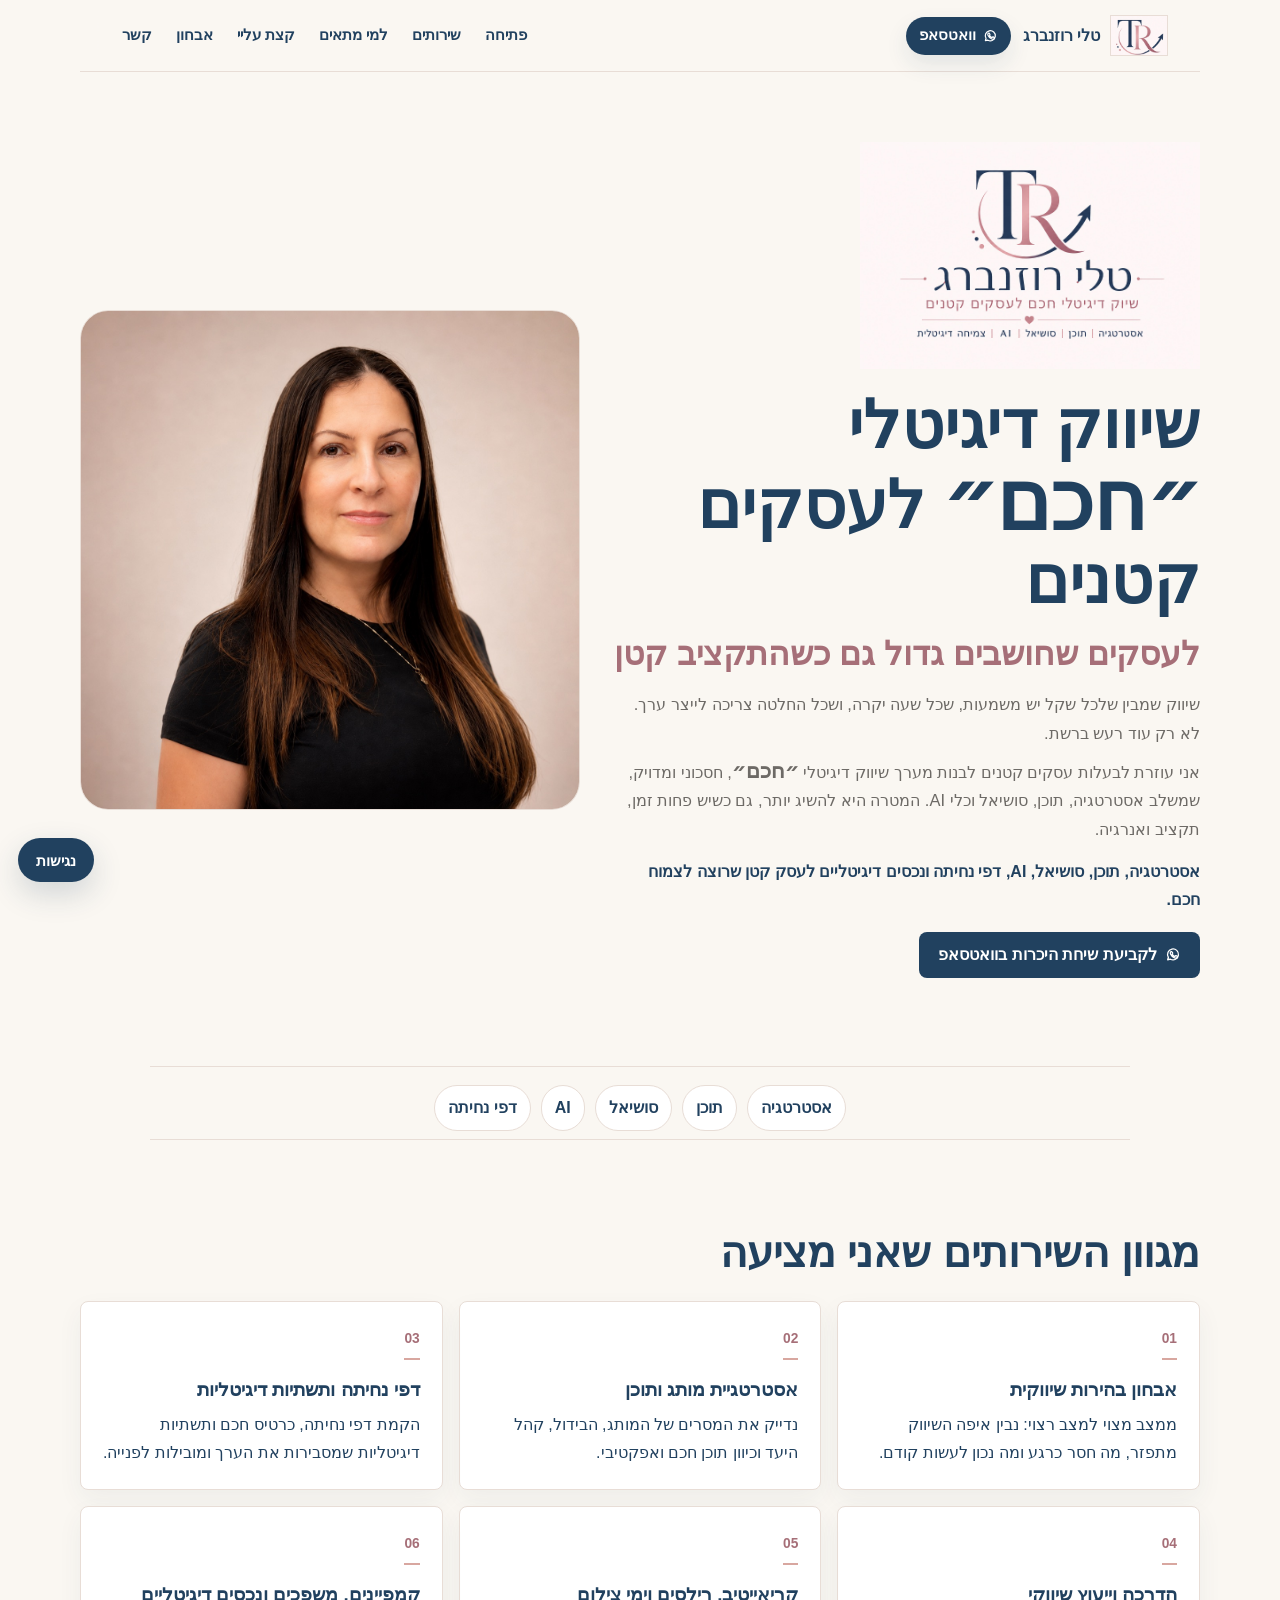
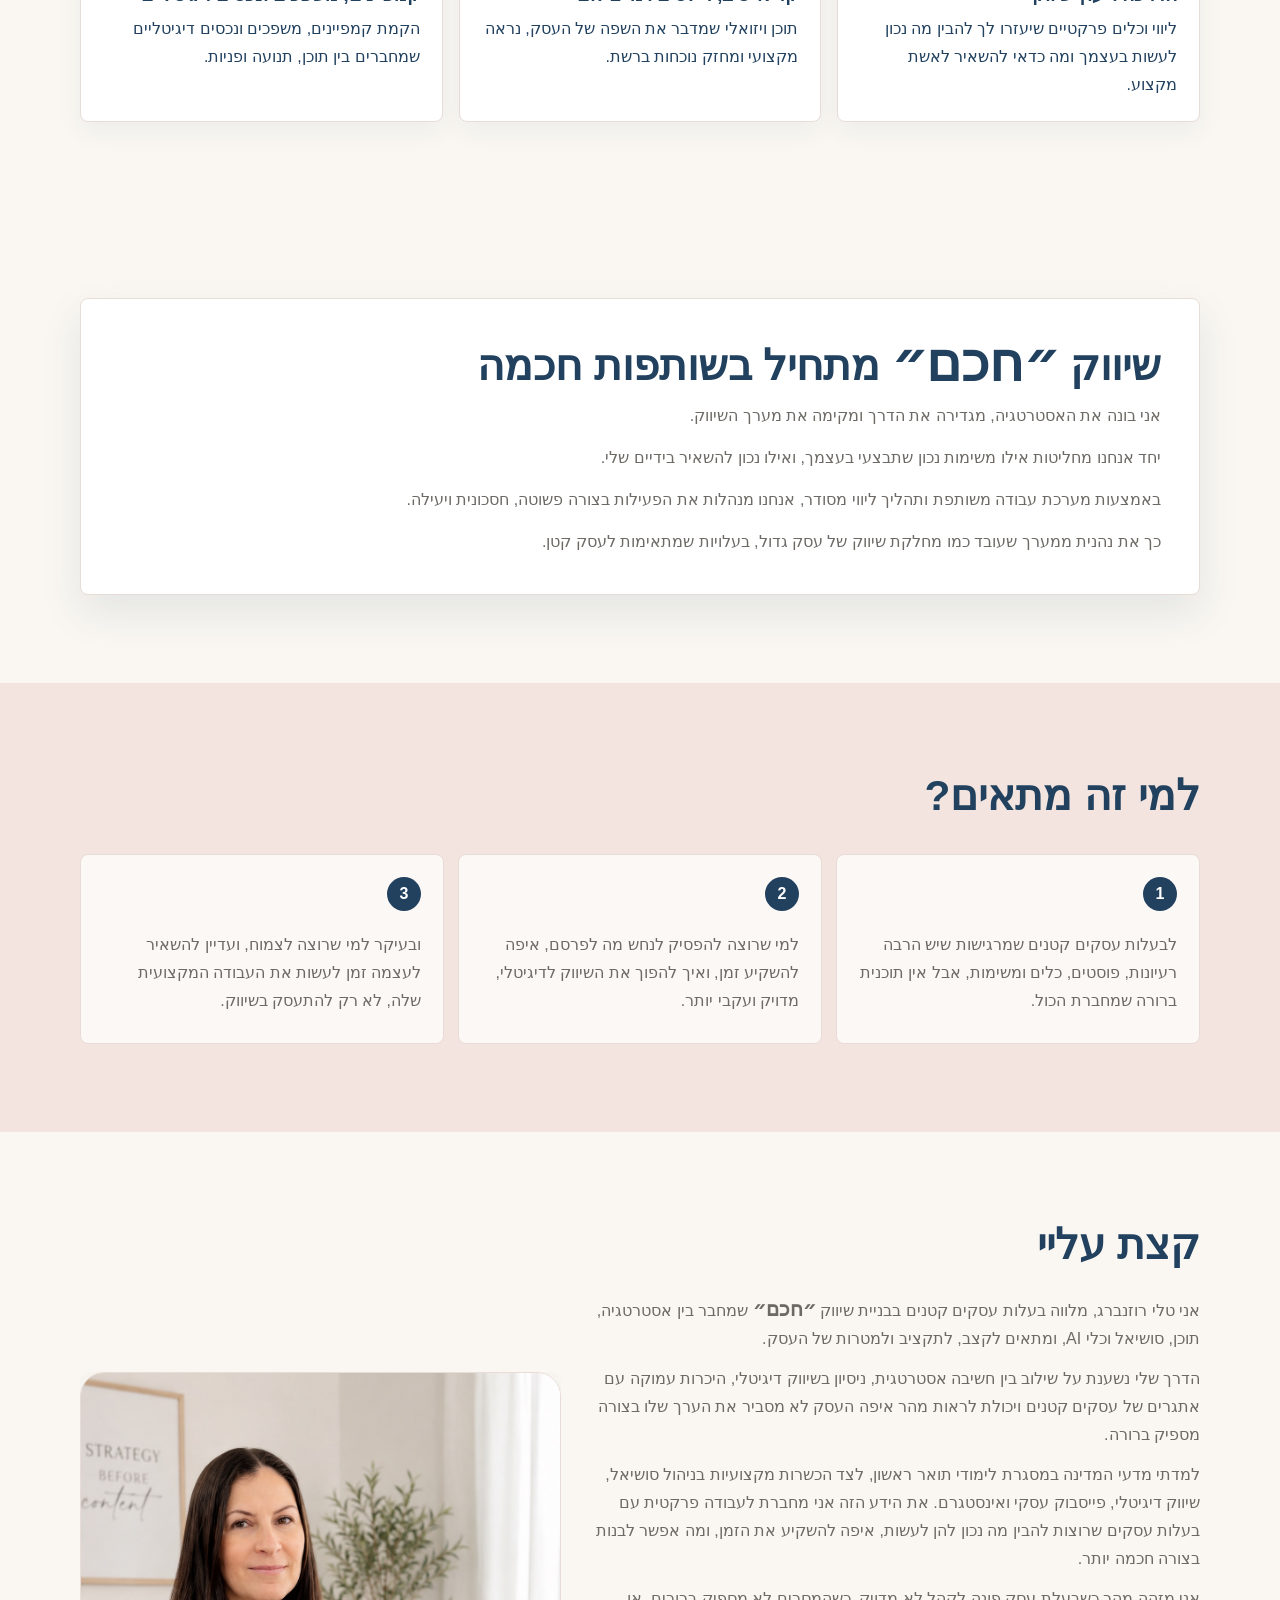
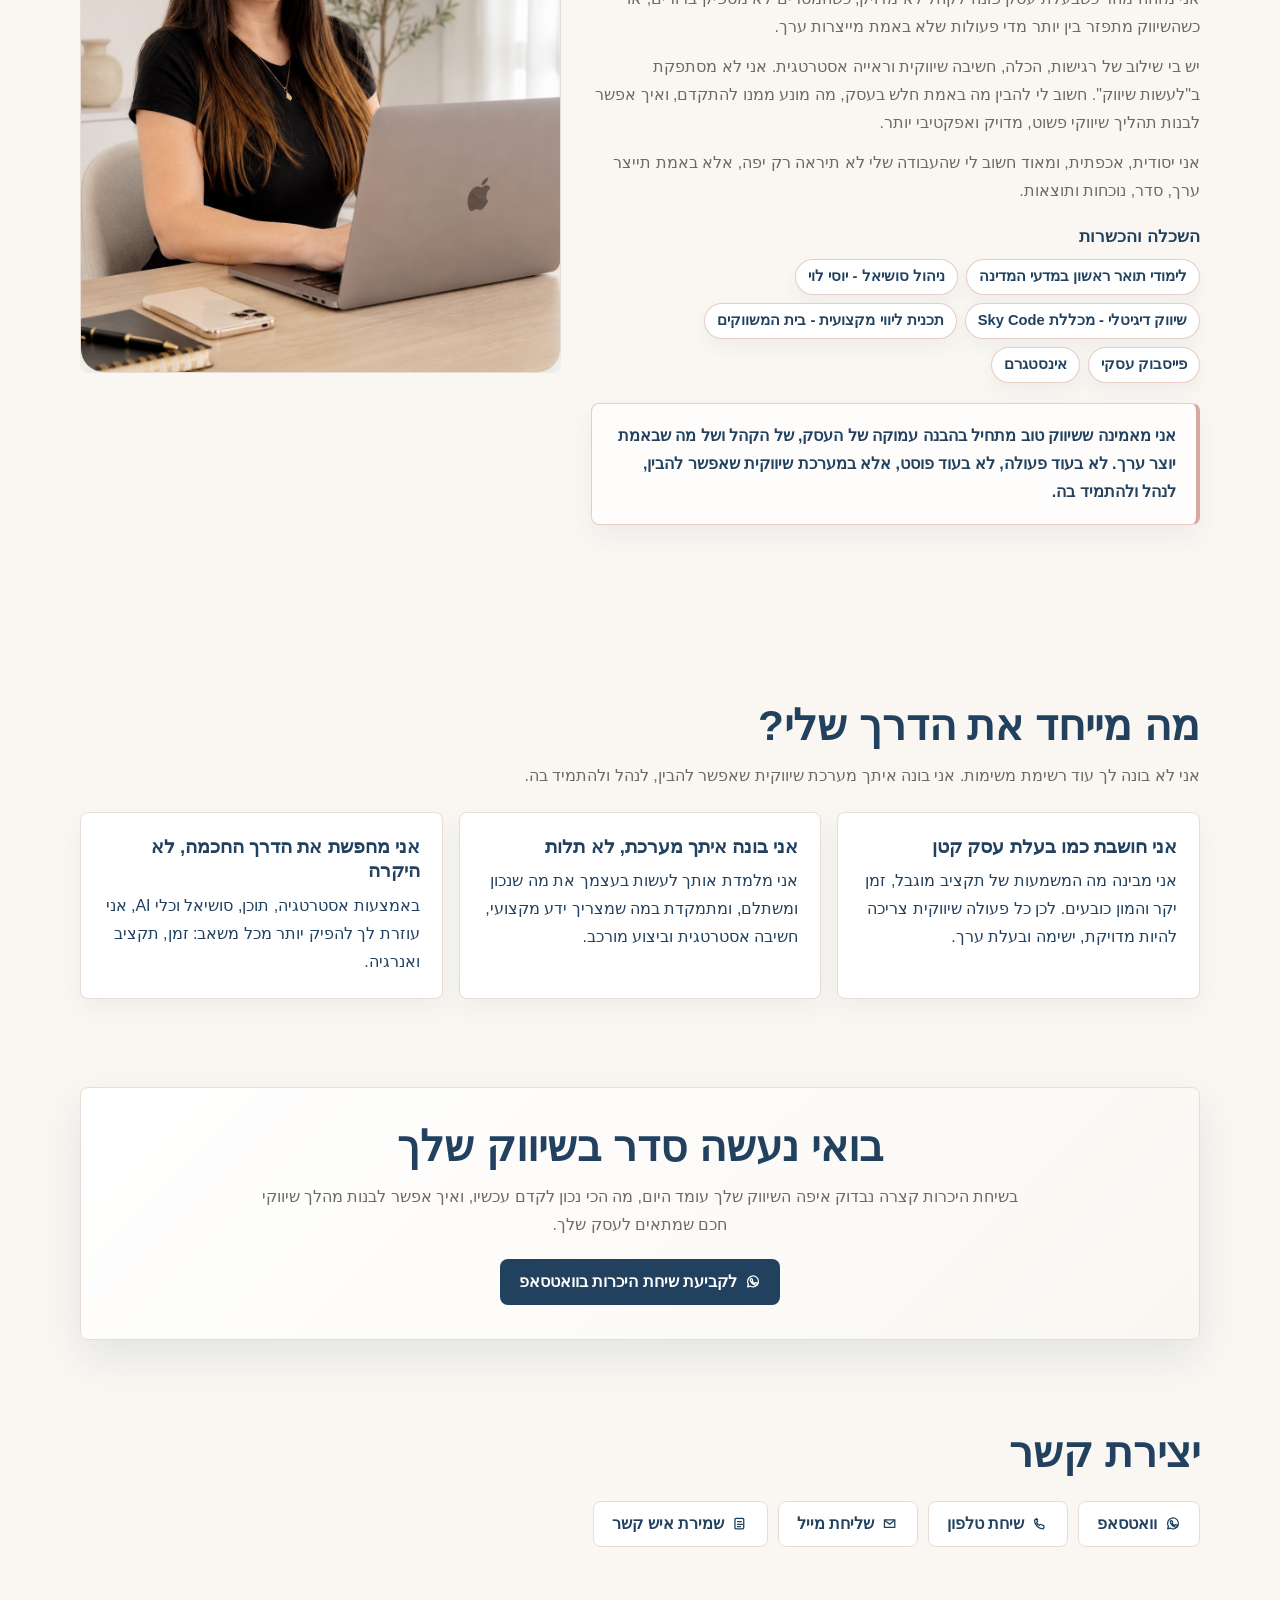
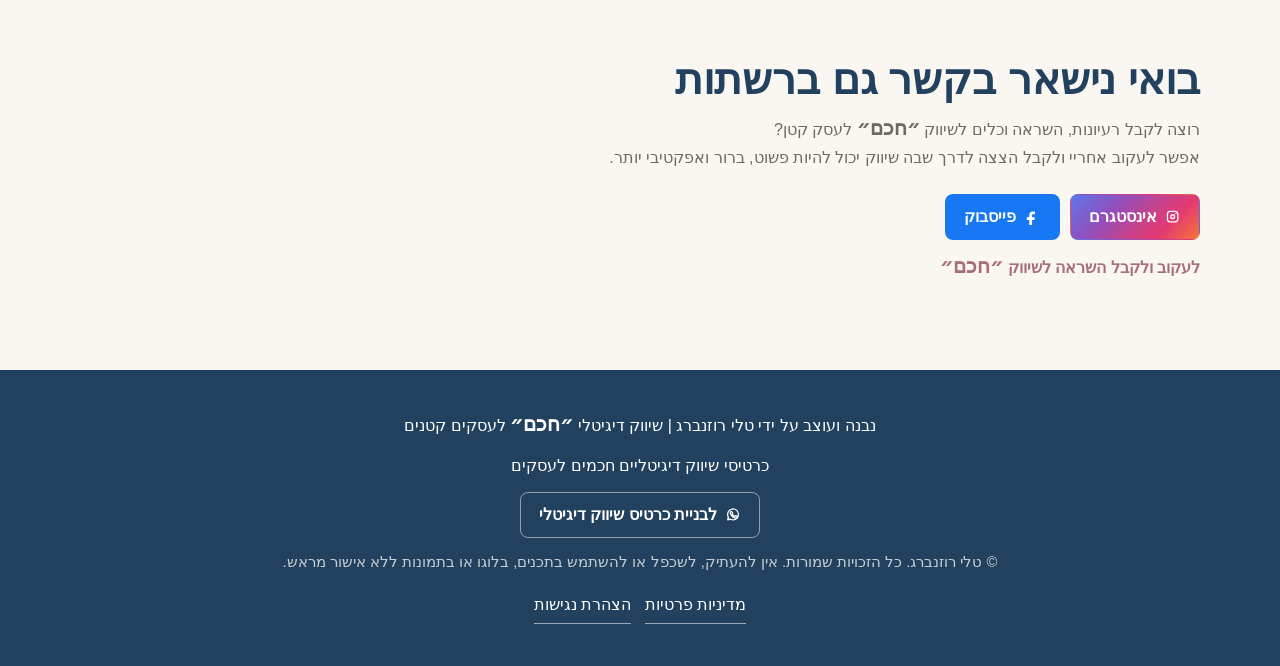
==== index.html @ 2913ed6e "Add files via upload" ====
<!doctype html>
<html lang="he" dir="rtl">
  <head>
    <meta charset="utf-8">
    <meta name="viewport" content="width=device-width, initial-scale=1">
    <title>טלי רוזנברג | שיווק דיגיטלי חכם לעסקים קטנים</title>
    <meta name="description" content="טלי רוזנברג מלווה בעלות עסקים קטנים בבניית שיווק דיגיטלי חכם, חסכוני ומדויק, שמשלב אסטרטגיה, תוכן, סושיאל, AI, דפי נחיתה ונכסים דיגיטליים. לעסקים שחושבים גדול גם כשהתקציב קטן.">
    <link rel="canonical" href="https://tali-digital-card.vercel.app">
    <link rel="icon" href="assets/symbol.jpeg" type="image/jpeg">
    <link rel="apple-touch-icon" href="assets/symbol.jpeg">
    <meta name="robots" content="index, follow">

    <meta property="og:title" content="טלי רוזנברג | שיווק דיגיטלי חכם לעסקים קטנים">
    <meta property="og:description" content="שיווק דיגיטלי חכם, חסכוני ומדויק לעסקים שחושבים גדול גם כשהתקציב קטן. אסטרטגיה, תוכן, סושיאל, AI ונכסים דיגיטליים.">
    <meta property="og:image" content="https://tali-digital-card.vercel.app/assets/workspace.jpeg">
    <meta property="og:url" content="https://tali-digital-card.vercel.app">
    <meta property="og:type" content="website">
    <meta property="og:locale" content="he_IL">

    <meta name="twitter:card" content="summary_large_image">
    <meta name="twitter:title" content="טלי רוזנברג | שיווק דיגיטלי חכם לעסקים קטנים">
    <meta name="twitter:description" content="שיווק דיגיטלי חכם, חסכוני ומדויק לעסקים שחושבים גדול גם כשהתקציב קטן. אסטרטגיה, תוכן, סושיאל, AI ונכסים דיגיטליים.">
    <meta name="twitter:image" content="https://tali-digital-card.vercel.app/assets/workspace.jpeg">

    <link rel="preload" as="image" href="assets/profile.jpeg">
    <link rel="stylesheet" href="style.css?v=20260707-about-smart-v6">

    <script type="application/ld+json">
      {
        "@context": "https://schema.org",
        "@type": "ProfessionalService",
        "name": "טלי רוזנברג",
        "description": "ליווי בעלות עסקים קטנים בבניית שיווק דיגיטלי חכם, חסכוני ומדויק, שמשלב אסטרטגיה, תוכן, סושיאל, AI, דפי נחיתה ונכסים דיגיטליים.",
        "url": "https://tali-digital-card.vercel.app",
        "telephone": "+972586287333",
        "email": "rozdigitalm@gmail.com",
        "areaServed": "ישראל",
        "serviceType": [
          "אבחון בהירות שיווקית",
          "אסטרטגיית מותג ותוכן",
          "תוכנית תוכן וניהול סושיאל",
          "דפי נחיתה ונכסים דיגיטליים",
          "הדרכה וייעוץ שיווקי",
          "קמפיינים ומשפכים שיווקיים"
        ],
        "sameAs": [
          "https://www.instagram.com/tali_digitali/",
          "https://www.facebook.com/profile.php?id=61583277183396&locale=he_IL"
        ]
      }
    </script>
  </head>
  <body>
    <svg class="icon-sprite" aria-hidden="true" focusable="false">
      <symbol id="icon-whatsapp" viewBox="0 0 24 24">
        <path d="M5.1 19.1l1-3.4A7.6 7.6 0 1 1 9 18.4l-3.9.7Z"></path>
        <path d="M9.4 8.2c.2-.5.4-.5.7-.5h.5c.2 0 .5 0 .7.5l.7 1.6c.1.3 0 .5-.1.7l-.4.5c-.1.2-.2.3 0 .6.3.5.8 1.2 1.4 1.7.7.6 1.3.9 1.8 1.1.3.1.4.1.6-.1l.7-.8c.2-.2.4-.2.7-.1l1.6.8c.3.1.5.3.5.5 0 .6-.3 1.4-.8 1.8-.5.4-1.5.8-3.3.1a9.8 9.8 0 0 1-5.5-5.1c-.8-1.7-.4-2.7-.1-3.2Z"></path>
      </symbol>
      <symbol id="icon-phone" viewBox="0 0 24 24">
        <path d="M7.4 4.8 9 8.3c.2.5.1 1-.2 1.3l-1 1c.8 1.7 2.1 3 3.8 3.8l1-1c.4-.4.9-.4 1.3-.2l3.5 1.6c.5.2.8.8.7 1.3l-.5 2.2c-.1.5-.6.9-1.1.9A12.6 12.6 0 0 1 4.8 7.5c0-.5.4-1 .9-1.1l2.2-.5c.6-.1 1.1.2 1.3.7Z"></path>
      </symbol>
      <symbol id="icon-mail" viewBox="0 0 24 24">
        <path d="M4.8 6.8h14.4v10.4H4.8z"></path>
        <path d="m5.2 7.3 6.8 5.4 6.8-5.4"></path>
      </symbol>
      <symbol id="icon-contact" viewBox="0 0 24 24">
        <path d="M7 4.8h9.2c.8 0 1.5.7 1.5 1.5v11.4c0 .8-.7 1.5-1.5 1.5H7c-.8 0-1.5-.7-1.5-1.5V6.3c0-.8.7-1.5 1.5-1.5Z"></path>
        <path d="M9 9.2h5.3M9 13h6.8M9 16.2h4.2"></path>
      </symbol>
      <symbol id="icon-instagram" viewBox="0 0 24 24">
        <path d="M8.2 4.8h7.6a3.4 3.4 0 0 1 3.4 3.4v7.6a3.4 3.4 0 0 1-3.4 3.4H8.2a3.4 3.4 0 0 1-3.4-3.4V8.2a3.4 3.4 0 0 1 3.4-3.4Z"></path>
        <path d="M9.4 12a2.6 2.6 0 1 0 5.2 0 2.6 2.6 0 0 0-5.2 0Z"></path>
        <path d="M16.6 7.6h.1"></path>
      </symbol>
      <symbol id="icon-facebook" viewBox="0 0 24 24">
        <path d="M14.5 8.3h2.1V5.1c-.4-.1-1.6-.2-3-.2-3 0-5 1.8-5 5.2v2.9H5.3v3.6h3.3v7h4v-7h3.3l.5-3.6h-3.8v-2.5c0-1 .3-1.7 1.9-1.7Z"></path>
      </symbol>
    </svg>

    <header class="site-header">
      <div class="header-brand-actions">
        <a class="brand" href="#home" aria-label="מעבר לפתיחה">
          <img src="assets/symbol.jpeg" alt="סמל המותג של טלי רוזנברג" width="64" height="45">
          <span>טלי רוזנברג</span>
        </a>
        <a class="header-whatsapp" href="https://wa.me/972586287333?text=היי%20טלי,%20אשמח%20לתאם%20אבחון%20בהירות%20שיווקית%20לעסק%20שלי" target="_blank" rel="noopener noreferrer" aria-label="שליחת הודעת וואטסאפ לטלי רוזנברג">
          <svg class="button-icon" aria-hidden="true"><use href="#icon-whatsapp"></use></svg>
          <span>וואטסאפ</span>
        </a>
      </div>
      <button class="menu-toggle" type="button" aria-expanded="false" aria-controls="main-nav">
        <span></span>
        <span></span>
        <span></span>
        <span class="sr-only">פתיחת תפריט</span>
      </button>
      <nav id="main-nav" class="main-nav" aria-label="ניווט ראשי">
        <a href="#home">פתיחה</a>
        <a href="#services">שירותים</a>
        <a href="#approach">למי מתאים</a>
        <a href="#fit">קצת עליי</a>
        <a href="#diagnosis">אבחון</a>
        <a href="#contact">קשר</a>
      </nav>
    </header>

    <main id="home">
      <section class="hero section">
        <div class="hero-content">
          <img class="hero-logo" src="assets/logo.jpeg" alt="לוגו טלי רוזנברג - שיווק דיגיטלי חכם לעסקים קטנים" width="900" height="600">
          <h1 class="sr-only">טלי רוזנברג | שיווק דיגיטלי חכם לעסקים קטנים</h1>
          <p class="hero-title" aria-hidden="true">שיווק דיגיטלי <span class="smart-word">״חכם״</span> לעסקים קטנים</p>
          <p class="hero-line">לעסקים שחושבים גדול גם כשהתקציב קטן</p>
          <div class="hero-text">
            <p>שיווק שמבין שלכל שקל יש משמעות, שכל שעה יקרה, ושכל החלטה צריכה לייצר ערך. לא רק עוד רעש ברשת.</p>
            <p>אני עוזרת לבעלות עסקים קטנים לבנות מערך שיווק דיגיטלי <span class="smart-word">״חכם״</span>, חסכוני ומדויק, שמשלב אסטרטגיה, תוכן, סושיאל וכלי AI. המטרה היא להשיג יותר, גם כשיש פחות זמן, תקציב ואנרגיה.</p>
          </div>
          <p class="hero-clarity">אסטרטגיה, תוכן, סושיאל, AI, דפי נחיתה ונכסים דיגיטליים לעסק קטן שרוצה לצמוח חכם.</p>
          <a class="button button-primary" href="https://wa.me/972586287333?text=היי%20טלי,%20אשמח%20לתאם%20אבחון%20בהירות%20שיווקית%20לעסק%20שלי" target="_blank" rel="noopener noreferrer" aria-label="לקביעת שיחת היכרות בוואטסאפ עם טלי רוזנברג">
            <svg class="button-icon" aria-hidden="true"><use href="#icon-whatsapp"></use></svg>
            <span>לקביעת שיחת היכרות בוואטסאפ</span>
          </a>
        </div>
        <figure class="hero-media">
          <img src="assets/profile.jpeg" alt="טלי רוזנברג, שיווק דיגיטלי חכם לעסקים קטנים" width="1254" height="1254">
        </figure>
      </section>

      <section class="expertise-strip" aria-label="תחומי מומחיות">
        <button type="button" class="tip" data-tip="מפת דרכים, אפיון ומיקוד לקהל היעד, למסרים ולמיתוג של העסק.">אסטרטגיה</button>
        <button type="button" class="tip" data-tip="רעיונות, כתיבה ותכנון תוכן שמחבר בין העסק לבין הלקוחות הנכונים.">תוכן</button>
        <button type="button" class="tip" data-tip="הקמה, ניהול, הדרכה ובניית נוכחות מקצועית ברשתות החברתיות.">סושיאל</button>
        <button type="button" class="tip" data-tip="שימוש בכלים חכמים לחיסכון בזמן, יצירת רעיונות וייעול תהליכי שיווק.">AI</button>
        <button type="button" class="tip" data-tip="הקמת עמודים ממוקדים שמסבירים את הערך ומובילים לפנייה.">דפי נחיתה</button>
      </section>

      <section id="services" class="section">
        <div class="section-heading">
          <h2>מגוון השירותים שאני מציעה</h2>
        </div>
        <div class="cards-grid services-grid">
          <article class="card">
            <span class="card-number">01</span>
            <h3>אבחון בהירות שיווקית</h3>
            <p>ממצב מצוי למצב רצוי: נבין איפה השיווק מתפזר, מה חסר כרגע ומה נכון לעשות קודם.</p>
          </article>
          <article class="card">
            <span class="card-number">02</span>
            <h3>אסטרטגיית מותג ותוכן</h3>
            <p>נדייק את המסרים של המותג, הבידול, קהל היעד וכיוון תוכן חכם ואפקטיבי.</p>
          </article>
          <article class="card">
            <span class="card-number">03</span>
            <h3>דפי נחיתה ותשתיות דיגיטליות</h3>
            <p>הקמת דפי נחיתה, כרטיס חכם ותשתיות דיגיטליות שמסבירות את הערך ומובילות לפנייה.</p>
          </article>
          <article class="card">
            <span class="card-number">04</span>
            <h3>הדרכה וייעוץ שיווקי</h3>
            <p>ליווי וכלים פרקטיים שיעזרו לך להבין מה נכון לעשות בעצמך ומה כדאי להשאיר לאשת מקצוע.</p>
          </article>
          <article class="card">
            <span class="card-number">05</span>
            <h3>קריאייטיב, רילסים וימי צילום</h3>
            <p>תוכן ויזואלי שמדבר את השפה של העסק, נראה מקצועי ומחזק נוכחות ברשת.</p>
          </article>
          <article class="card">
            <span class="card-number">06</span>
            <h3>קמפיינים, משפכים ונכסים דיגיטליים</h3>
            <p>הקמת קמפיינים, משפכים ונכסים דיגיטליים שמחברים בין תוכן, תנועה ופניות.</p>
          </article>
        </div>
      </section>

      <section id="digital-assets" class="section asset-section">
        <div class="asset-panel">
          <h2>שיווק <span class="smart-word">״חכם״</span> מתחיל בשותפות חכמה</h2>
          <div class="text-stack">
            <p>אני בונה את האסטרטגיה, מגדירה את הדרך ומקימה את מערך השיווק.</p>
            <p>יחד אנחנו מחליטות אילו משימות נכון שתבצעי בעצמך, ואילו נכון להשאיר בידיים שלי.</p>
            <p>באמצעות מערכת עבודה משותפת ותהליך ליווי מסודר, אנחנו מנהלות את הפעילות בצורה פשוטה, חסכונית ויעילה.</p>
            <p>כך את נהנית ממערך שעובד כמו מחלקת שיווק של עסק גדול, בעלויות שמתאימות לעסק קטן.</p>
          </div>
        </div>
      </section>

      <section id="approach" class="section muted-section">
        <div class="approach-intro">
          <h2>למי זה מתאים?</h2>
        </div>
        <div class="process-list">
          <article>
            <span>1</span>
            <p>לבעלות עסקים קטנים שמרגישות שיש הרבה רעיונות, פוסטים, כלים ומשימות, אבל אין תוכנית ברורה שמחברת הכול.</p>
          </article>
          <article>
            <span>2</span>
            <p>למי שרוצה להפסיק לנחש מה לפרסם, איפה להשקיע זמן, ואיך להפוך את השיווק לדיגיטלי, מדויק ועקבי יותר.</p>
          </article>
          <article>
            <span>3</span>
            <p>ובעיקר למי שרוצה לצמוח, ועדיין להשאיר לעצמה זמן לעשות את העבודה המקצועית שלה, לא רק להתעסק בשיווק.</p>
          </article>
        </div>
      </section>

      <section id="fit" class="section split-section">
        <div class="split-copy">
          <h2>קצת עליי</h2>
          <div class="about-copy">
            <p>אני טלי רוזנברג, מלווה בעלות עסקים קטנים בבניית שיווק <span class="smart-word">״חכם״</span> שמחבר בין אסטרטגיה, תוכן, סושיאל וכלי AI, ומתאים לקצב, לתקציב ולמטרות של העסק.</p>
            <p>הדרך שלי נשענת על שילוב בין חשיבה אסטרטגית, ניסיון בשיווק דיגיטלי, היכרות עמוקה עם אתגרים של עסקים קטנים ויכולת לראות מהר איפה העסק לא מסביר את הערך שלו בצורה מספיק ברורה.</p>
            <p>למדתי מדעי המדינה במסגרת לימודי תואר ראשון, לצד הכשרות מקצועיות בניהול סושיאל, שיווק דיגיטלי, פייסבוק עסקי ואינסטגרם. את הידע הזה אני מחברת לעבודה פרקטית עם בעלות עסקים שרוצות להבין מה נכון להן לעשות, איפה להשקיע את הזמן, ומה אפשר לבנות בצורה חכמה יותר.</p>
            <p>אני מזהה מהר כשבעלת עסק פונה לקהל לא מדויק, כשהמסרים לא מספיק ברורים, או כשהשיווק מתפזר בין יותר מדי פעולות שלא באמת מייצרות ערך.</p>
            <p>יש בי שילוב של רגישות, הכלה, חשיבה שיווקית וראייה אסטרטגית. אני לא מסתפקת ב"לעשות שיווק". חשוב לי להבין מה באמת חלש בעסק, מה מונע ממנו להתקדם, ואיך אפשר לבנות תהליך שיווקי פשוט, מדויק ואפקטיבי יותר.</p>
            <p>אני יסודית, אכפתית, ומאוד חשוב לי שהעבודה שלי לא תיראה רק יפה, אלא באמת תייצר ערך, סדר, נוכחות ותוצאות.</p>
          </div>
          <div class="education-block" aria-label="השכלה והכשרות">
            <h3>השכלה והכשרות</h3>
            <div class="education-badges">
              <span>לימודי תואר ראשון במדעי המדינה</span>
              <span>ניהול סושיאל - יוסי לוי</span>
              <span>שיווק דיגיטלי - מכללת Sky Code</span>
              <span>תכנית ליווי מקצועית - בית המשווקים</span>
              <span>פייסבוק עסקי</span>
              <span>אינסטגרם</span>
            </div>
          </div>
          <blockquote class="quote-box">
            <p>אני מאמינה ששיווק טוב מתחיל בהבנה עמוקה של העסק, של הקהל ושל מה שבאמת יוצר ערך. לא בעוד פעולה, לא בעוד פוסט, אלא במערכת שיווקית שאפשר להבין, לנהל ולהתמיד בה.</p>
          </blockquote>
        </div>
        <figure class="workspace-media">
          <img src="assets/workspace.jpeg" alt="טלי רוזנברג בעבודה על שיווק דיגיטלי חכם לעסקים קטנים" width="1086" height="1448">
        </figure>
      </section>

      <section id="difference" class="section">
        <div class="section-heading">
          <h2>מה מייחד את הדרך שלי?</h2>
          <p>אני לא בונה לך עוד רשימת משימות. אני בונה איתך מערכת שיווקית שאפשר להבין, לנהל ולהתמיד בה.</p>
        </div>
        <div class="cards-grid">
          <article class="card">
            <h3>אני חושבת כמו בעלת עסק קטן</h3>
            <p>אני מבינה מה המשמעות של תקציב מוגבל, זמן יקר והמון כובעים. לכן כל פעולה שיווקית צריכה להיות מדויקת, ישימה ובעלת ערך.</p>
          </article>
          <article class="card">
            <h3>אני בונה איתך מערכת, לא תלות</h3>
            <p>אני מלמדת אותך לעשות בעצמך את מה שנכון ומשתלם, ומתמקדת במה שמצריך ידע מקצועי, חשיבה אסטרטגית וביצוע מורכב.</p>
          </article>
          <article class="card">
            <h3>אני מחפשת את הדרך החכמה, לא היקרה</h3>
            <p>באמצעות אסטרטגיה, תוכן, סושיאל וכלי AI, אני עוזרת לך להפיק יותר מכל משאב: זמן, תקציב ואנרגיה.</p>
          </article>
        </div>
      </section>

      <section id="diagnosis" class="section cta-section">
        <div>
          <h2>בואי נעשה סדר בשיווק שלך</h2>
          <p>בשיחת היכרות קצרה נבדוק איפה השיווק שלך עומד היום, מה הכי נכון לקדם עכשיו, ואיך אפשר לבנות מהלך שיווקי חכם שמתאים לעסק שלך.</p>
        </div>
        <a class="button button-primary" href="https://wa.me/972586287333?text=היי%20טלי,%20אשמח%20לתאם%20אבחון%20בהירות%20שיווקית%20לעסק%20שלי" target="_blank" rel="noopener noreferrer" aria-label="לקביעת שיחת היכרות בוואטסאפ עם טלי רוזנברג">
          <svg class="button-icon" aria-hidden="true"><use href="#icon-whatsapp"></use></svg>
          <span>לקביעת שיחת היכרות בוואטסאפ</span>
        </a>
      </section>

      <section id="contact" class="section contact-section">
        <div class="section-heading">
          <h2>יצירת קשר</h2>
        </div>
        <div class="contact-actions">
          <a class="button button-secondary" href="https://wa.me/972586287333?text=היי%20טלי,%20אשמח%20לתאם%20אבחון%20בהירות%20שיווקית%20לעסק%20שלי" target="_blank" rel="noopener noreferrer" aria-label="שליחת הודעת וואטסאפ לטלי רוזנברג">
            <svg class="button-icon" aria-hidden="true"><use href="#icon-whatsapp"></use></svg>
            <span>וואטסאפ</span>
          </a>
          <a class="button button-secondary" href="tel:+972586287333" aria-label="שיחת טלפון עם טלי רוזנברג">
            <svg class="button-icon" aria-hidden="true"><use href="#icon-phone"></use></svg>
            <span>שיחת טלפון</span>
          </a>
          <a class="button button-secondary" href="mailto:rozdigitalm@gmail.com" aria-label="שליחת מייל לטלי רוזנברג">
            <svg class="button-icon" aria-hidden="true"><use href="#icon-mail"></use></svg>
            <span>שליחת מייל</span>
          </a>
          <a class="button button-secondary" href="assets/contact.vcf" download aria-label="שמירת איש הקשר של טלי רוזנברג">
            <svg class="button-icon" aria-hidden="true"><use href="#icon-contact"></use></svg>
            <span>שמירת איש קשר</span>
          </a>
        </div>
      </section>

      <section id="social" class="section social-section">
        <div class="section-heading">
          <h2>בואי נישאר בקשר גם ברשתות</h2>
          <p>רוצה לקבל רעיונות, השראה וכלים לשיווק <span class="smart-word">״חכם״</span> לעסק קטן?</p>
          <p>אפשר לעקוב אחריי ולקבל הצצה לדרך שבה שיווק יכול להיות פשוט, ברור ואפקטיבי יותר.</p>
        </div>
        <div class="contact-actions">
          <a class="button button-social button-instagram" href="https://www.instagram.com/tali_digitali/" target="_blank" rel="noopener noreferrer" aria-label="פתיחת עמוד האינסטגרם של טלי רוזנברג">
            <svg class="button-icon" aria-hidden="true"><use href="#icon-instagram"></use></svg>
            <span>אינסטגרם</span>
          </a>
          <a class="button button-social button-facebook" href="https://www.facebook.com/profile.php?id=61583277183396&locale=he_IL" target="_blank" rel="noopener noreferrer" aria-label="פתיחת עמוד הפייסבוק של טלי רוזנברג">
            <svg class="button-icon" aria-hidden="true"><use href="#icon-facebook"></use></svg>
            <span>פייסבוק</span>
          </a>
        </div>
        <p class="social-note">לעקוב ולקבל השראה לשיווק <span class="smart-word">״חכם״</span></p>
      </section>
    </main>

    <footer class="site-footer">
      <div class="footer-inner">
        <p>נבנה ועוצב על ידי טלי רוזנברג | שיווק דיגיטלי <span class="smart-word">״חכם״</span> לעסקים קטנים</p>
        <p>כרטיסי שיווק דיגיטליים חכמים לעסקים</p>
        <a class="button button-outline" href="https://wa.me/message/R774GIXF2DOGP1" target="_blank" rel="noopener noreferrer" aria-label="פנייה בוואטסאפ לבניית כרטיס שיווק דיגיטלי">
          <svg class="button-icon" aria-hidden="true"><use href="#icon-whatsapp"></use></svg>
          <span>לבניית כרטיס שיווק דיגיטלי</span>
        </a>
        <p class="rights">© טלי רוזנברג. כל הזכויות שמורות. אין להעתיק, לשכפל או להשתמש בתכנים, בלוגו או בתמונות ללא אישור מראש.</p>
        <div class="footer-links">
          <button type="button" data-modal="privacy">מדיניות פרטיות</button>
          <button type="button" data-modal="accessibility">הצהרת נגישות</button>
        </div>
      </div>
    </footer>

    <button class="accessibility-floating-button" type="button" data-modal="accessibility" aria-label="פתיחת אפשרויות נגישות">נגישות</button>

    <dialog id="privacy" class="info-dialog">
      <button type="button" class="dialog-close" aria-label="סגירה">×</button>
      <h2>מדיניות פרטיות</h2>
      <p>העמוד אינו אוסף פרטים אישיים ואינו מפעיל טפסים. יצירת קשר מתבצעת דרך קישורים חיצוניים כגון וואטסאפ, בכפוף למדיניות הפרטיות של השירותים האלה.</p>
    </dialog>

    <dialog id="accessibility" class="info-dialog">
      <button type="button" class="dialog-close" aria-label="סגירה">×</button>
      <h2>הצהרת נגישות</h2>
      <p>העמוד נבנה עם מבנה סמנטי, טקסט חלופי לתמונות, ניגודיות צבעים, ניווט מקלדת ותצוגה מותאמת למובייל. אם נדרשת התאמה נוספת, ניתן לפנות דרך וואטסאפ.</p>
    </dialog>

    <script src="script.js?v=20260707-about-smart-v6" defer></script>
  </body>
</html>
---- style.css ----
:root {
  --color-bg: #faf7f2;
  --color-surface: #ffffff;
  --color-primary: #21415f;
  --color-primary-dark: #18324a;
  --color-primary-soft: #2f5878;
  --color-accent: #d8a7a0;
  --color-accent-soft: #f3e4df;
  --color-text: #21415f;
  --color-muted: #6d6a66;
  --color-border: #e8ddd6;
  --color-gold: #c7a76c;
  --shadow: 0 18px 42px rgba(33, 65, 95, 0.1);
  --radius: 8px;
}

@font-face {
  font-family: "Cafe";
  src: local("Cafe"), local("Cafe Regular"), local("Cafe-Regular");
  font-display: swap;
}

* {
  box-sizing: border-box;
}

html {
  scroll-behavior: smooth;
  scroll-padding-top: 94px;
}

body {
  margin: 0;
  background: var(--color-bg);
  color: var(--color-text);
  font-family: Arial, "Helvetica Neue", sans-serif;
  font-size: 16px;
  line-height: 1.75;
  overflow-x: clip;
}

img {
  display: block;
  max-width: 100%;
  height: auto;
}

a {
  color: inherit;
}

button,
a {
  -webkit-tap-highlight-color: transparent;
}

.sr-only {
  position: absolute;
  width: 1px;
  height: 1px;
  padding: 0;
  margin: -1px;
  overflow: hidden;
  clip: rect(0, 0, 0, 0);
  white-space: nowrap;
  border: 0;
}

.icon-sprite {
  position: absolute;
  width: 0;
  height: 0;
  overflow: hidden;
}

.site-header {
  position: sticky;
  top: 0;
  z-index: 9999;
  display: flex;
  align-items: center;
  justify-content: space-between;
  min-height: 72px;
  width: min(1120px, 100%);
  margin-inline: auto;
  padding: 12px clamp(16px, 4vw, 32px);
  background: rgba(250, 247, 242, 0.92);
  border-bottom: 1px solid var(--color-border);
  -webkit-backdrop-filter: blur(14px);
  backdrop-filter: blur(14px);
  transition: background-color 0.24s ease, box-shadow 0.24s ease, border-color 0.24s ease;
}

.site-header.is-scrolled {
  background: rgba(250, 247, 242, 0.97);
  border-color: rgba(216, 167, 160, 0.58);
  box-shadow: 0 10px 28px rgba(33, 65, 95, 0.08);
}

#home,
section {
  scroll-margin-top: 94px;
}

.header-brand-actions {
  display: inline-flex;
  align-items: center;
  gap: 12px;
  min-width: 0;
}

.brand {
  display: inline-flex;
  align-items: center;
  gap: 10px;
  color: var(--color-primary);
  font-weight: 700;
  text-decoration: none;
  transition: transform 0.24s ease;
}

.brand:hover,
.brand:focus-visible {
  transform: scale(1.02);
  outline: none;
}

.brand img {
  width: 58px;
  aspect-ratio: 64 / 45;
  border: 1px solid var(--color-border);
  object-fit: cover;
}

.header-whatsapp {
  display: inline-flex;
  align-items: center;
  justify-content: center;
  min-height: 38px;
  padding: 8px 12px;
  background: var(--color-primary);
  color: var(--color-surface);
  border: 1px solid rgba(33, 65, 95, 0.12);
  border-radius: 999px;
  box-shadow: 0 10px 22px rgba(33, 65, 95, 0.1);
  font-size: 0.92rem;
  font-weight: 700;
  line-height: 1;
  text-decoration: none;
  transition: transform 0.2s ease, box-shadow 0.2s ease, background-color 0.2s ease;
}

.header-whatsapp:hover,
.header-whatsapp:focus-visible {
  transform: translateY(-1px);
  box-shadow: 0 14px 28px rgba(33, 65, 95, 0.14);
  outline: 2px solid var(--color-accent);
  outline-offset: 3px;
}

.header-whatsapp .button-icon {
  margin-inline-end: 0.36em;
}

.menu-toggle {
  display: inline-grid;
  gap: 5px;
  width: 44px;
  height: 44px;
  place-content: center;
  background: var(--color-surface);
  border: 1px solid var(--color-border);
  border-radius: var(--radius);
  color: var(--color-primary);
  cursor: pointer;
}

.menu-toggle span:not(.sr-only) {
  display: block;
  width: 20px;
  height: 2px;
  background: var(--color-primary);
}

.main-nav {
  position: absolute;
  inset: 72px 16px auto 16px;
  display: none;
  padding: 12px;
  background: var(--color-surface);
  border: 1px solid var(--color-border);
  box-shadow: var(--shadow);
}

.main-nav.is-open {
  display: grid;
}

.main-nav a {
  padding: 12px;
  color: var(--color-primary);
  font-weight: 700;
  text-decoration: none;
  border-radius: var(--radius);
  transition: background-color 0.2s ease, color 0.2s ease;
}

.main-nav a:hover,
.main-nav a:focus-visible,
.main-nav a.is-active {
  background: var(--color-accent-soft);
  outline: none;
}

.section {
  width: min(1120px, calc(100% - 32px));
  margin-inline: auto;
  padding: clamp(52px, 8vw, 88px) 0;
}

.hero {
  display: grid;
  gap: 34px;
  align-items: center;
  padding-top: clamp(32px, 6vw, 70px);
}

.hero-content {
  display: grid;
  gap: 14px;
}

.hero-logo {
  width: min(340px, 82vw);
  margin-bottom: 6px;
}

h1,
h2,
h3,
p {
  margin-top: 0;
}

h1 {
  max-width: 760px;
  margin-bottom: 0;
  color: var(--color-primary);
  font-size: clamp(2rem, 6vw, 4.1rem);
  line-height: 1.12;
  letter-spacing: 0;
}

.hero-title {
  max-width: 760px;
  margin-bottom: 0;
  color: var(--color-primary);
  font-size: clamp(2rem, 6vw, 4.1rem);
  font-weight: 700;
  line-height: 1.12;
  letter-spacing: 0;
}

h2 {
  margin-bottom: 10px;
  color: var(--color-primary);
  font-size: clamp(1.65rem, 3.8vw, 2.65rem);
  line-height: 1.2;
  letter-spacing: 0;
}

h3 {
  margin-bottom: 8px;
  color: var(--color-primary);
  font-size: 1.16rem;
  line-height: 1.32;
  letter-spacing: 0;
}

.smart-word {
  display: inline-block;
  font-family: "Cafe", Georgia, "Times New Roman", serif;
  font-size: 1.25em;
  font-weight: 700;
  line-height: 1;
  color: inherit;
  vertical-align: -0.02em;
  white-space: nowrap;
}

.hero-line {
  margin-bottom: 0;
  color: #a66f78;
  font-size: clamp(1.32rem, 4vw, 2.05rem);
  font-weight: 700;
  line-height: 1.35;
}

.hero-text {
  display: grid;
  gap: 10px;
  max-width: 690px;
  color: var(--color-muted);
  font-size: 1.03rem;
}

.hero-text p {
  margin-bottom: 0;
}

.hero-clarity {
  max-width: 690px;
  margin-bottom: 4px;
  color: var(--color-primary);
  font-weight: 700;
}

.hero-media {
  margin: 0;
  overflow: hidden;
  border-radius: 28px;
}

.hero-media img,
.workspace-media img {
  width: 100%;
  border: 1px solid var(--color-border);
  box-shadow: var(--shadow);
  object-fit: cover;
  transition: transform 0.55s cubic-bezier(0.22, 1, 0.36, 1), box-shadow 0.3s ease;
}

.hero-media img {
  aspect-ratio: 1;
  border-radius: 28px;
  object-position: center center;
}

.workspace-media img {
  border-radius: 24px;
  object-position: center center;
}

.button {
  position: relative;
  overflow: hidden;
  display: inline-flex;
  align-items: center;
  justify-content: center;
  min-height: 46px;
  width: fit-content;
  max-width: 100%;
  padding: 10px 18px;
  border: 1px solid transparent;
  border-radius: var(--radius);
  font-weight: 700;
  line-height: 1.35;
  text-align: center;
  text-decoration: none;
  transition: transform 0.2s ease, box-shadow 0.2s ease, background-color 0.2s ease, border-color 0.2s ease;
}

.button > * {
  position: relative;
  z-index: 1;
}

.button-icon {
  width: 1.08em;
  height: 1.08em;
  flex: 0 0 auto;
  margin-inline-start: 0;
  margin-inline-end: 0.45em;
  fill: none;
  stroke: currentColor;
  stroke-width: 1.8;
  stroke-linecap: round;
  stroke-linejoin: round;
}

.button-icon use {
  pointer-events: none;
}

.button:hover,
.button:focus-visible {
  transform: translateY(-2px);
  box-shadow: 0 12px 24px rgba(33, 65, 95, 0.14);
  outline: none;
}

.button:active {
  transform: scale(0.98);
}

.button-primary {
  background: var(--color-primary);
  color: var(--color-surface);
}

.button-primary::after {
  content: "";
  position: absolute;
  inset: -40% auto -40% -55%;
  width: 42%;
  background: linear-gradient(90deg, transparent, rgba(255, 255, 255, 0.22), transparent);
  transform: skewX(-18deg);
  animation: button-shimmer 6s ease-in-out infinite;
  pointer-events: none;
}

.button-secondary {
  background: var(--color-surface);
  color: var(--color-primary);
  border-color: var(--color-border);
}

.button-social {
  color: var(--color-surface);
  border-color: transparent;
}

.button-instagram {
  background:
    linear-gradient(135deg, rgba(255, 255, 255, 0.16), rgba(255, 255, 255, 0)),
    linear-gradient(135deg, #405de6 0%, #833ab4 32%, #c13584 56%, #e1306c 74%, #f77737 100%);
}

.button-facebook {
  background: #1877f2;
}

.button-social:hover,
.button-social:focus-visible {
  box-shadow: 0 14px 30px rgba(33, 65, 95, 0.18);
}

.button-facebook .button-icon {
  fill: currentColor;
  stroke: none;
}

.button-outline {
  color: var(--color-surface);
  border-color: rgba(255, 255, 255, 0.5);
}

.expertise-strip {
  position: relative;
  display: flex;
  flex-wrap: wrap;
  justify-content: center;
  gap: 10px;
  width: min(980px, calc(100% - 32px));
  margin: 0 auto;
  padding: 18px 0 8px;
  border-block: 1px solid var(--color-border);
}

.tip {
  position: relative;
  min-height: 42px;
  padding: 8px 13px;
  background: var(--color-surface);
  color: var(--color-primary);
  border: 1px solid var(--color-border);
  border-radius: 999px;
  font: inherit;
  font-weight: 700;
  cursor: pointer;
  transition: transform 0.2s ease, background-color 0.2s ease, border-color 0.2s ease, box-shadow 0.2s ease;
}

.tip::after {
  content: attr(data-tip);
  position: absolute;
  right: 50%;
  bottom: calc(100% + 10px);
  z-index: 5;
  width: min(280px, 76vw);
  padding: 10px 12px;
  background: var(--color-primary);
  color: var(--color-surface);
  border-radius: var(--radius);
  box-shadow: var(--shadow);
  font-size: 0.9rem;
  font-weight: 400;
  line-height: 1.5;
  opacity: 0;
  pointer-events: none;
  transform: translateX(50%) translateY(6px);
  transition: opacity 0.18s ease, transform 0.18s ease;
}

.tip:hover::after,
.tip:focus-visible::after,
.tip.is-active::after {
  opacity: 1;
  transform: translateX(50%) translateY(0);
}

.tip:hover,
.tip:focus-visible,
.tip.is-active {
  transform: translateY(-2px);
  background: var(--color-accent-soft);
  border-color: rgba(216, 167, 160, 0.72);
  box-shadow: 0 10px 22px rgba(33, 65, 95, 0.08);
  outline: none;
}

.section-heading,
.approach-intro {
  max-width: 780px;
  margin-bottom: 22px;
}

.section-heading p,
.approach-intro p,
.split-copy p,
.cta-section p,
.social-note {
  color: var(--color-muted);
}

.section-lead {
  color: var(--color-primary);
  font-size: 1.18rem;
  font-weight: 700;
}

.cards-grid {
  display: grid;
  gap: 16px;
}

.card {
  min-height: 176px;
  padding: 22px;
  background: var(--color-surface);
  border: 1px solid var(--color-border);
  border-radius: var(--radius);
  box-shadow: 0 10px 26px rgba(33, 65, 95, 0.055);
  transition: transform 0.24s ease, border-color 0.24s ease, box-shadow 0.24s ease;
}

.card p,
.section-heading p,
.split-copy p,
.cta-section p,
.asset-panel p,
.social-note {
  margin-bottom: 0;
}

.card-number {
  display: inline-block;
  margin-bottom: 18px;
  padding-bottom: 7px;
  color: #a66f78;
  border-bottom: 2px solid var(--color-accent);
  font-size: 0.86rem;
  font-weight: 700;
  transition: color 0.24s ease, border-color 0.24s ease;
}

.asset-panel {
  padding: clamp(24px, 5vw, 38px);
  background: var(--color-surface);
  border: 1px solid var(--color-border);
  border-radius: var(--radius);
  box-shadow: var(--shadow);
}

.asset-panel p {
  max-width: 900px;
  color: var(--color-muted);
}

.text-stack {
  display: grid;
  gap: 14px;
  max-width: 860px;
  color: var(--color-muted);
}

.text-stack p {
  margin-bottom: 0;
}

.muted-section {
  width: 100%;
  max-width: none;
  padding-inline: max(16px, calc((100vw - 1120px) / 2));
  background: var(--color-accent-soft);
}

.approach-intro {
  display: grid;
  gap: 10px;
  max-width: 720px;
}

.process-list {
  display: grid;
  gap: 14px;
}

.process-list article {
  display: grid;
  align-content: start;
  gap: 10px;
  min-height: 190px;
  padding: 22px;
  background: rgba(255, 255, 255, 0.74);
  border: 1px solid var(--color-border);
  border-radius: var(--radius);
}

.process-list span {
  display: inline-grid;
  width: 34px;
  height: 34px;
  place-content: center;
  margin-bottom: 10px;
  background: var(--color-primary);
  color: var(--color-surface);
  border-radius: 50%;
  font-weight: 700;
}

.process-list p {
  margin-bottom: 0;
  color: var(--color-muted);
}

.split-section {
  display: grid;
  gap: 30px;
  align-items: center;
}

.split-copy {
  display: grid;
  gap: 16px;
  max-width: 720px;
}

.about-copy {
  display: grid;
  gap: 12px;
}

.about-copy p {
  margin-bottom: 0;
}

.education-block {
  display: grid;
  gap: 12px;
  margin-top: 4px;
}

.education-block h3 {
  margin-bottom: 0;
  font-size: 1.08rem;
}

.education-badges {
  display: flex;
  flex-wrap: wrap;
  gap: 8px;
}

.education-badges span {
  display: inline-flex;
  align-items: center;
  min-height: 34px;
  padding: 7px 12px;
  background: var(--color-surface);
  color: var(--color-primary);
  border: 1px solid rgba(216, 167, 160, 0.58);
  border-radius: 999px;
  box-shadow: 0 8px 18px rgba(33, 65, 95, 0.05);
  font-size: 0.92rem;
  font-weight: 700;
  line-height: 1.35;
}

.quote-box {
  margin: 4px 0 0;
  padding: 18px 20px;
  background: rgba(255, 255, 255, 0.72);
  border: 1px solid rgba(216, 167, 160, 0.58);
  border-inline-start: 4px solid var(--color-accent);
  border-radius: var(--radius);
  box-shadow: 0 12px 26px rgba(33, 65, 95, 0.06);
}

.quote-box p {
  margin-bottom: 0;
  color: var(--color-primary);
  font-weight: 700;
}

.workspace-media {
  margin: 0;
  overflow: hidden;
  border-radius: var(--radius);
}

.workspace-media img {
  aspect-ratio: 4 / 5;
}

.cta-section {
  display: grid;
  gap: 20px;
  align-items: center;
  justify-items: center;
  padding-inline: 24px;
  background: linear-gradient(135deg, var(--color-surface), var(--color-bg));
  border: 1px solid var(--color-border);
  border-radius: var(--radius);
  box-shadow: var(--shadow);
  text-align: center;
}

.cta-section > div {
  max-width: 780px;
}

.contact-actions {
  display: flex;
  flex-wrap: wrap;
  gap: 10px;
}

.social-section {
  padding-top: 20px;
}

.social-note {
  margin-top: 14px;
  color: #a66f78;
  font-weight: 700;
}

.site-footer {
  padding: 42px 16px;
  background: var(--color-primary);
  color: var(--color-surface);
  text-align: center;
}

.footer-inner {
  width: min(900px, 100%);
  margin-inline: auto;
  display: grid;
  justify-items: center;
  gap: 12px;
}

.footer-inner p {
  margin-bottom: 0;
}

.rights {
  max-width: 760px;
  color: rgba(255, 255, 255, 0.74);
  font-size: 0.92rem;
}

.footer-links {
  display: flex;
  flex-wrap: wrap;
  justify-content: center;
  gap: 14px;
}

.footer-links button {
  padding: 4px 0;
  background: none;
  color: var(--color-surface);
  border: 0;
  border-bottom: 1px solid rgba(255, 255, 255, 0.55);
  font: inherit;
  cursor: pointer;
  transition: color 0.2s ease, border-color 0.2s ease;
}

.footer-links button:hover,
.footer-links button:focus-visible {
  color: var(--color-accent-soft);
  border-color: var(--color-accent-soft);
  outline: none;
}

.accessibility-floating-button {
  position: fixed;
  left: max(18px, env(safe-area-inset-left));
  bottom: max(18px, env(safe-area-inset-bottom));
  z-index: 99999;
  min-height: 44px;
  padding: 12px 18px;
  background: var(--color-primary);
  color: var(--color-surface);
  border: 0;
  border-radius: 999px;
  box-shadow: 0 12px 30px rgba(33, 65, 95, 0.18);
  font: inherit;
  font-size: 15px;
  font-weight: 700;
  line-height: 1;
  cursor: pointer;
  transition: transform 0.2s ease, box-shadow 0.2s ease, background-color 0.2s ease;
}

.accessibility-floating-button:hover,
.accessibility-floating-button:focus-visible {
  transform: translateY(-2px);
  box-shadow: 0 16px 36px rgba(33, 65, 95, 0.22);
  outline: 2px solid var(--color-accent);
  outline-offset: 3px;
}

.reveal {
  opacity: 0;
  transform: translateY(22px);
  transition:
    opacity 0.65s cubic-bezier(0.22, 1, 0.36, 1),
    transform 0.65s cubic-bezier(0.22, 1, 0.36, 1);
}

.reveal.reveal-visible {
  opacity: 1;
  transform: translateY(0);
}

.stagger-item {
  --stagger-delay: 0ms;
}

.reveal.stagger-item:not(.reveal-visible) {
  transition-delay: var(--stagger-delay);
}

.hero-media.reveal {
  transform: scale(0.98);
}

.hero-media.reveal.reveal-visible {
  transform: scale(1);
}

@keyframes button-shimmer {
  0%,
  68% {
    transform: translateX(0) skewX(-18deg);
  }

  82%,
  100% {
    transform: translateX(360%) skewX(-18deg);
  }
}

.info-dialog {
  width: min(560px, calc(100% - 32px));
  padding: 28px;
  color: var(--color-primary);
  background: var(--color-surface);
  border: 1px solid var(--color-border);
  border-radius: var(--radius);
  box-shadow: var(--shadow);
}

.info-dialog::backdrop {
  background: rgba(33, 65, 95, 0.42);
}

.dialog-close {
  position: absolute;
  top: 10px;
  left: 10px;
  width: 38px;
  height: 38px;
  background: var(--color-bg);
  color: var(--color-primary);
  border: 1px solid var(--color-border);
  border-radius: 50%;
  font-size: 1.4rem;
  cursor: pointer;
}

@media (min-width: 720px) {
  .menu-toggle {
    display: none;
  }

  .main-nav {
    position: static;
    display: flex;
    align-items: center;
    gap: 4px;
    padding: 0;
    background: transparent;
    border: 0;
    box-shadow: none;
  }

  .main-nav a {
    padding: 8px 10px;
    font-size: 0.95rem;
  }

  .hero {
    grid-template-columns: minmax(0, 1.08fr) minmax(280px, 0.92fr);
  }

  .cards-grid {
    grid-template-columns: repeat(3, minmax(0, 1fr));
  }

  .process-list {
    grid-template-columns: repeat(3, minmax(0, 1fr));
  }

  .split-section {
    grid-template-columns: minmax(0, 0.95fr) minmax(300px, 0.75fr);
  }

  .cta-section {
    padding: 34px;
  }
}

@media (max-width: 420px) {
  .brand span {
    font-size: 0.95rem;
  }

  .button {
    width: 100%;
  }

  .contact-actions {
    display: grid;
  }
}

@media (max-width: 480px) {
  .accessibility-floating-button {
    left: max(12px, env(safe-area-inset-left));
    bottom: max(12px, env(safe-area-inset-bottom));
    min-height: 42px;
    padding: 11px 15px;
    font-size: 14px;
  }
}

@media (max-width: 719px) {
  .site-header {
    position: sticky;
    justify-content: center;
    padding-inline: 64px;
  }

  .header-brand-actions {
    justify-content: center;
    gap: 8px;
  }

  .brand {
    justify-content: center;
    text-align: center;
  }

  .brand img {
    width: 58px;
  }

  .header-whatsapp {
    width: 38px;
    min-height: 38px;
    padding: 0;
  }

  .header-whatsapp span {
    display: none;
  }

  .header-whatsapp .button-icon {
    margin: 0;
  }

  .menu-toggle {
    position: absolute;
    left: 16px;
    top: 50%;
    transform: translateY(-50%);
  }

  .tip::after {
    position: fixed;
    top: 86px;
    right: 50%;
    bottom: auto;
    width: min(320px, calc(100vw - 32px));
    transform: translateX(50%) translateY(-6px);
  }

  .tip:hover::after,
  .tip:focus-visible::after,
  .tip.is-active::after {
    transform: translateX(50%) translateY(0);
  }
}

@media (hover: hover) {
  .card:hover {
    transform: translateY(-4px);
    border-color: rgba(216, 167, 160, 0.82);
    box-shadow: 0 16px 34px rgba(33, 65, 95, 0.1);
  }

  .card:hover .card-number {
    color: var(--color-primary);
    border-color: var(--color-primary);
  }

  .hero-media:hover img,
  .workspace-media:hover img {
    transform: scale(1.015);
    box-shadow: 0 22px 48px rgba(33, 65, 95, 0.14);
  }
}

@media (prefers-reduced-motion: reduce) {
  * {
    animation-duration: 0.01ms !important;
    animation-iteration-count: 1 !important;
    scroll-behavior: auto !important;
    transition-duration: 0.01ms !important;
  }

  .reveal {
    opacity: 1;
    transform: none;
  }
}
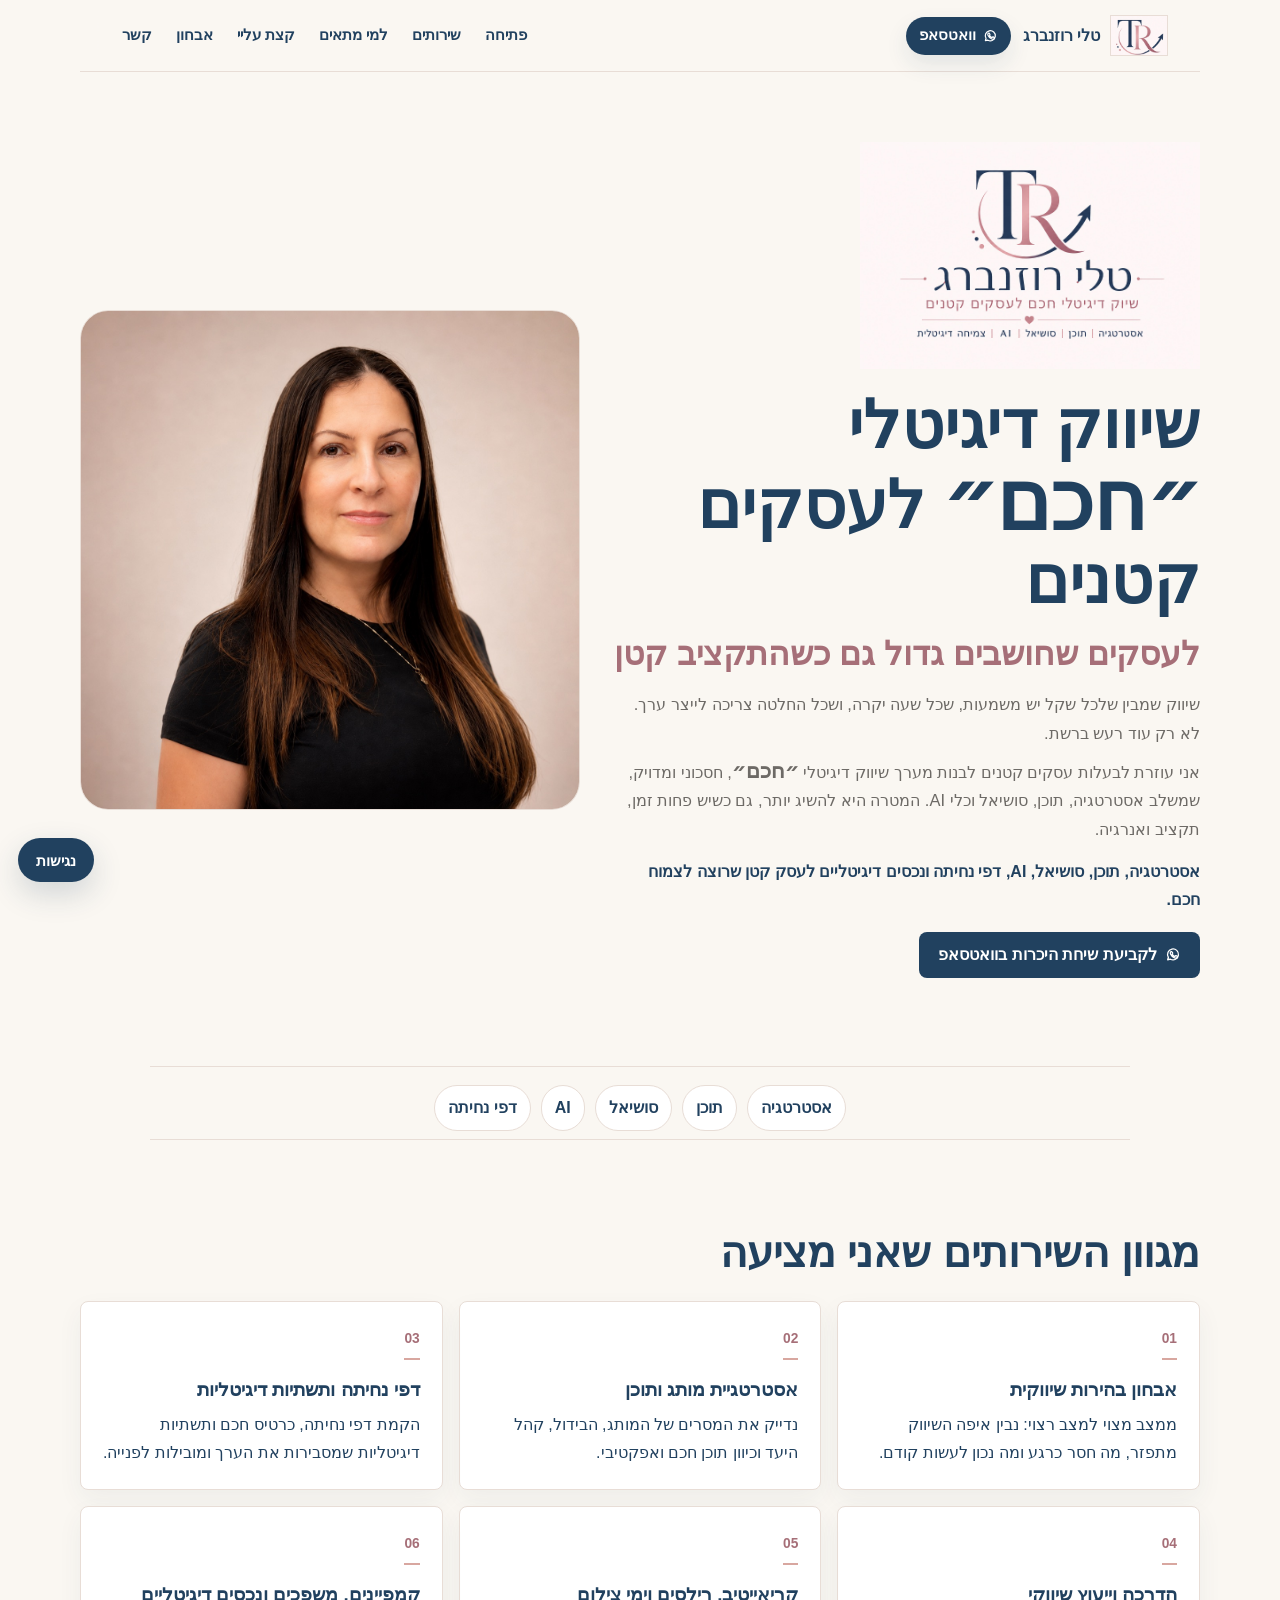
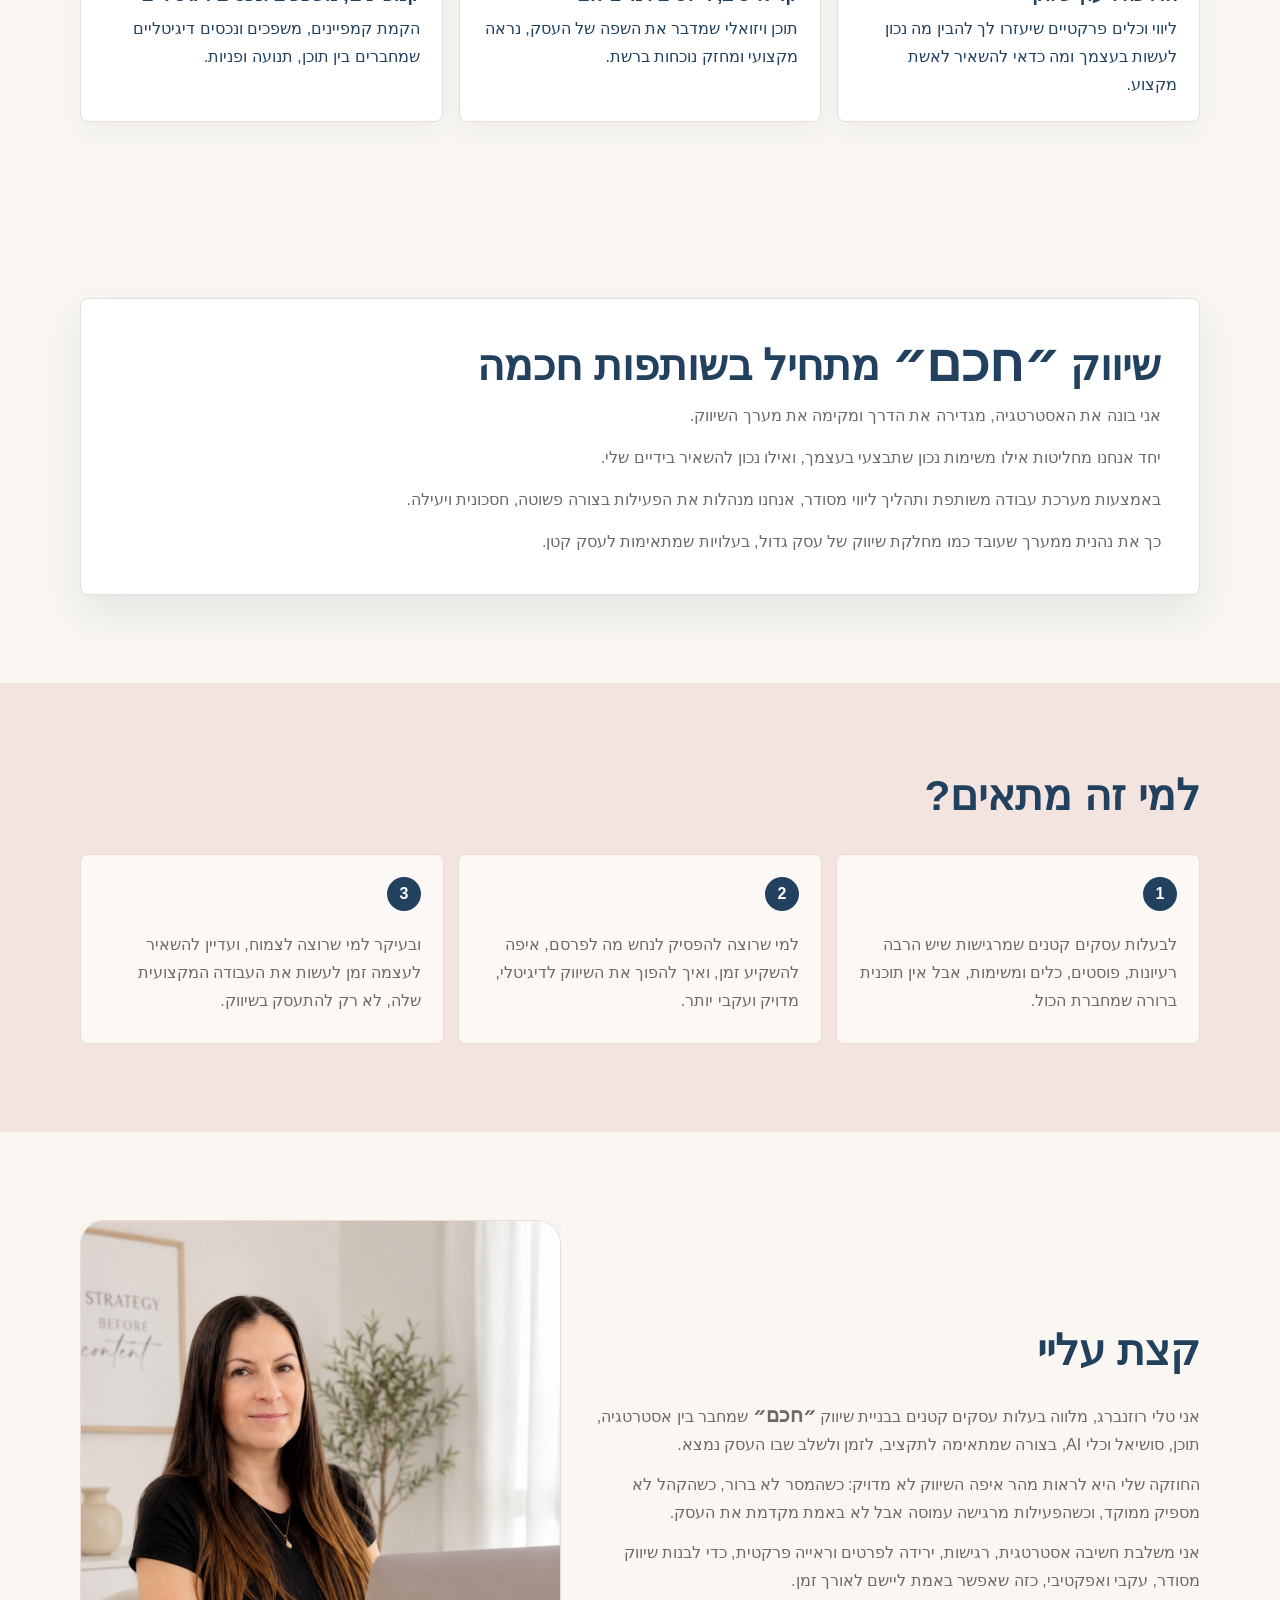
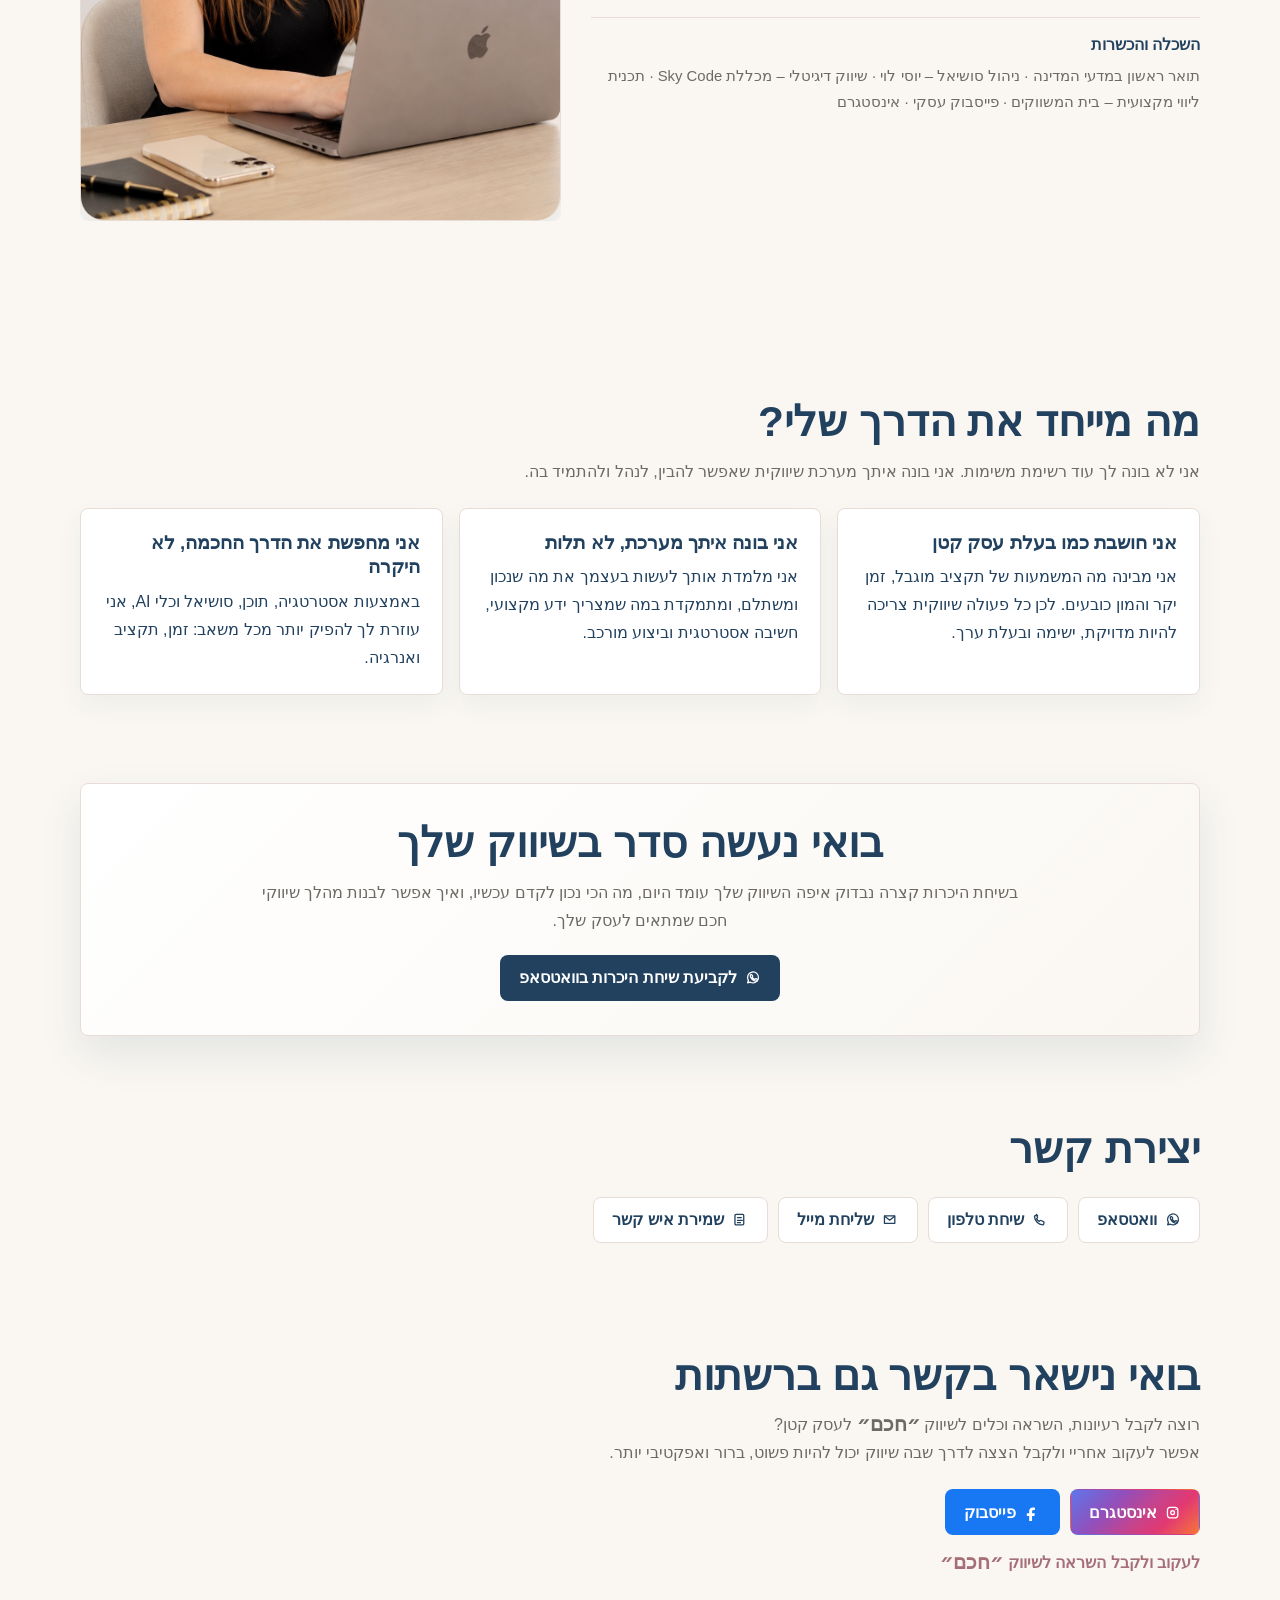
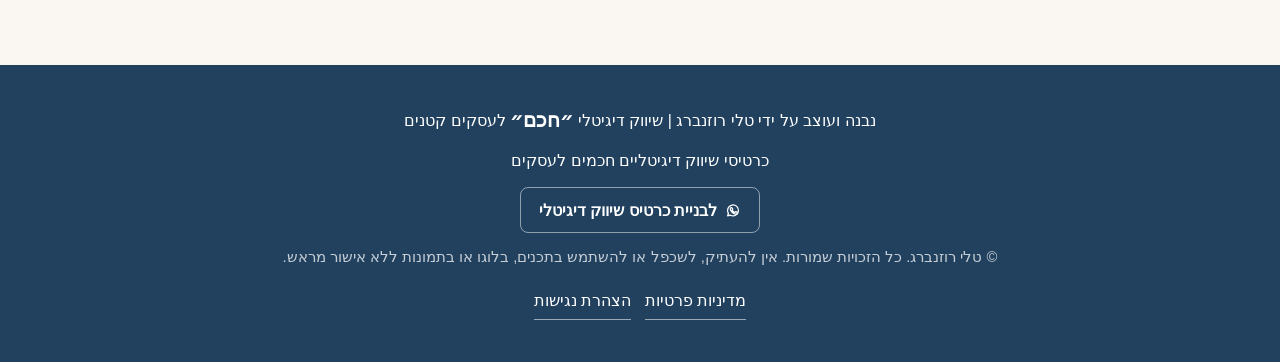
==== commit 23c9d3eb: "Add files via upload" ====
--- a/index.html
+++ b/index.html
@@ -208,27 +208,14 @@
         <div class="split-copy">
           <h2>קצת עליי</h2>
           <div class="about-copy">
-            <p>אני טלי רוזנברג, מלווה בעלות עסקים קטנים בבניית שיווק <span class="smart-word">״חכם״</span> שמחבר בין אסטרטגיה, תוכן, סושיאל וכלי AI, ומתאים לקצב, לתקציב ולמטרות של העסק.</p>
-            <p>הדרך שלי נשענת על שילוב בין חשיבה אסטרטגית, ניסיון בשיווק דיגיטלי, היכרות עמוקה עם אתגרים של עסקים קטנים ויכולת לראות מהר איפה העסק לא מסביר את הערך שלו בצורה מספיק ברורה.</p>
-            <p>למדתי מדעי המדינה במסגרת לימודי תואר ראשון, לצד הכשרות מקצועיות בניהול סושיאל, שיווק דיגיטלי, פייסבוק עסקי ואינסטגרם. את הידע הזה אני מחברת לעבודה פרקטית עם בעלות עסקים שרוצות להבין מה נכון להן לעשות, איפה להשקיע את הזמן, ומה אפשר לבנות בצורה חכמה יותר.</p>
-            <p>אני מזהה מהר כשבעלת עסק פונה לקהל לא מדויק, כשהמסרים לא מספיק ברורים, או כשהשיווק מתפזר בין יותר מדי פעולות שלא באמת מייצרות ערך.</p>
-            <p>יש בי שילוב של רגישות, הכלה, חשיבה שיווקית וראייה אסטרטגית. אני לא מסתפקת ב"לעשות שיווק". חשוב לי להבין מה באמת חלש בעסק, מה מונע ממנו להתקדם, ואיך אפשר לבנות תהליך שיווקי פשוט, מדויק ואפקטיבי יותר.</p>
-            <p>אני יסודית, אכפתית, ומאוד חשוב לי שהעבודה שלי לא תיראה רק יפה, אלא באמת תייצר ערך, סדר, נוכחות ותוצאות.</p>
+            <p>אני טלי רוזנברג, מלווה בעלות עסקים קטנים בבניית שיווק <span class="smart-word">״חכם״</span> שמחבר בין אסטרטגיה, תוכן, סושיאל וכלי AI, בצורה שמתאימה לתקציב, לזמן ולשלב שבו העסק נמצא.</p>
+            <p>החוזקה שלי היא לראות מהר איפה השיווק לא מדויק: כשהמסר לא ברור, כשהקהל לא מספיק ממוקד, וכשהפעילות מרגישה עמוסה אבל לא באמת מקדמת את העסק.</p>
+            <p>אני משלבת חשיבה אסטרטגית, רגישות, ירידה לפרטים וראייה פרקטית, כדי לבנות שיווק מסודר, עקבי ואפקטיבי, כזה שאפשר באמת ליישם לאורך זמן.</p>
           </div>
           <div class="education-block" aria-label="השכלה והכשרות">
             <h3>השכלה והכשרות</h3>
-            <div class="education-badges">
-              <span>לימודי תואר ראשון במדעי המדינה</span>
-              <span>ניהול סושיאל - יוסי לוי</span>
-              <span>שיווק דיגיטלי - מכללת Sky Code</span>
-              <span>תכנית ליווי מקצועית - בית המשווקים</span>
-              <span>פייסבוק עסקי</span>
-              <span>אינסטגרם</span>
-            </div>
+            <p class="education-line">תואר ראשון במדעי המדינה · ניהול סושיאל – יוסי לוי · שיווק דיגיטלי – מכללת Sky Code · תכנית ליווי מקצועית – בית המשווקים · פייסבוק עסקי · אינסטגרם</p>
           </div>
-          <blockquote class="quote-box">
-            <p>אני מאמינה ששיווק טוב מתחיל בהבנה עמוקה של העסק, של הקהל ושל מה שבאמת יוצר ערך. לא בעוד פעולה, לא בעוד פוסט, אלא במערכת שיווקית שאפשר להבין, לנהל ולהתמיד בה.</p>
-          </blockquote>
         </div>
         <figure class="workspace-media">
           <img src="assets/workspace.jpeg" alt="טלי רוזנברג בעבודה על שיווק דיגיטלי חכם לעסקים קטנים" width="1086" height="1448">
--- a/style.css
+++ b/style.css
@@ -657,50 +657,24 @@
 
 .education-block {
   display: grid;
-  gap: 12px;
-  margin-top: 4px;
+  gap: 8px;
+  margin-top: 6px;
+  padding-top: 16px;
+  border-top: 1px solid var(--color-border);
 }
 
 .education-block h3 {
   margin-bottom: 0;
-  font-size: 1.08rem;
-}
-
-.education-badges {
-  display: flex;
-  flex-wrap: wrap;
-  gap: 8px;
-}
-
-.education-badges span {
-  display: inline-flex;
-  align-items: center;
-  min-height: 34px;
-  padding: 7px 12px;
-  background: var(--color-surface);
-  color: var(--color-primary);
-  border: 1px solid rgba(216, 167, 160, 0.58);
-  border-radius: 999px;
-  box-shadow: 0 8px 18px rgba(33, 65, 95, 0.05);
-  font-size: 0.92rem;
-  font-weight: 700;
+  color: var(--color-primary);
+  font-size: 0.98rem;
   line-height: 1.35;
 }
 
-.quote-box {
-  margin: 4px 0 0;
-  padding: 18px 20px;
-  background: rgba(255, 255, 255, 0.72);
-  border: 1px solid rgba(216, 167, 160, 0.58);
-  border-inline-start: 4px solid var(--color-accent);
-  border-radius: var(--radius);
-  box-shadow: 0 12px 26px rgba(33, 65, 95, 0.06);
-}
-
-.quote-box p {
+.education-line {
   margin-bottom: 0;
-  color: var(--color-primary);
-  font-weight: 700;
+  color: var(--color-muted);
+  font-size: 0.93rem;
+  line-height: 1.75;
 }
 
 .workspace-media {
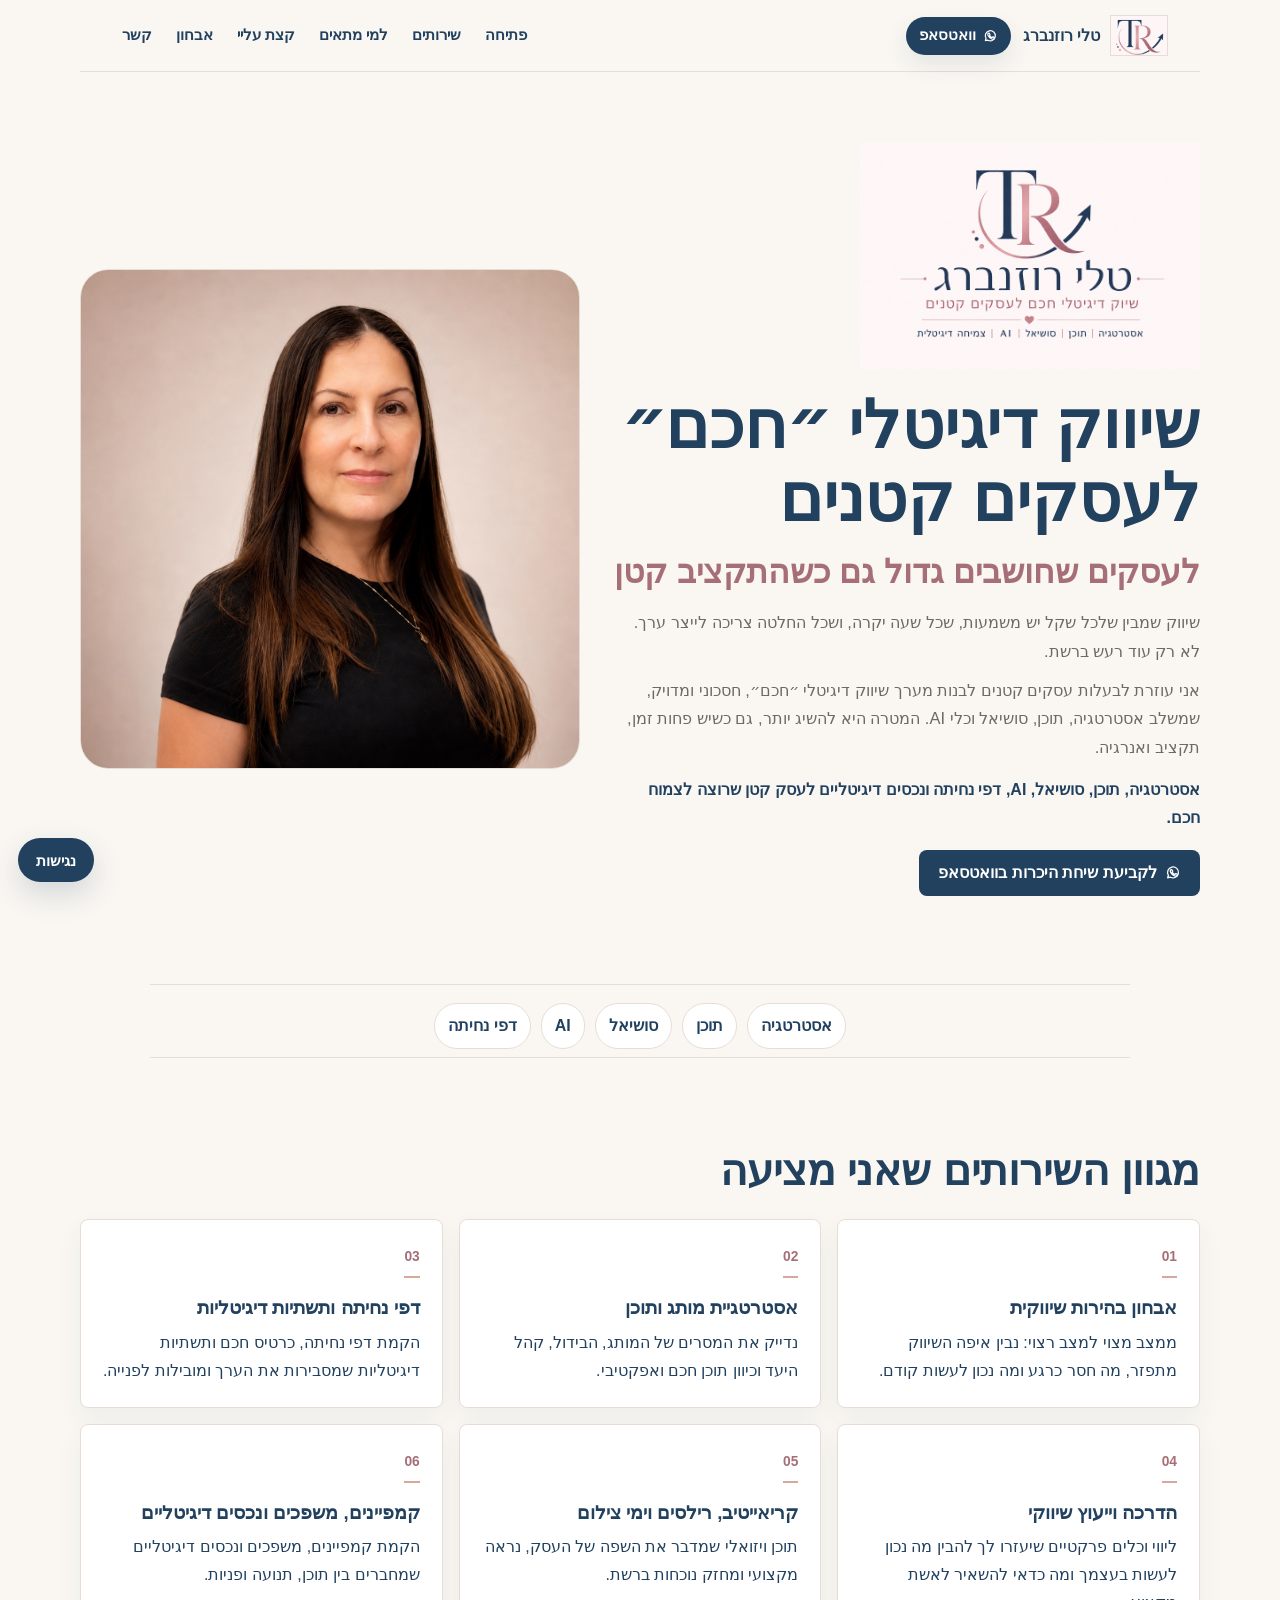
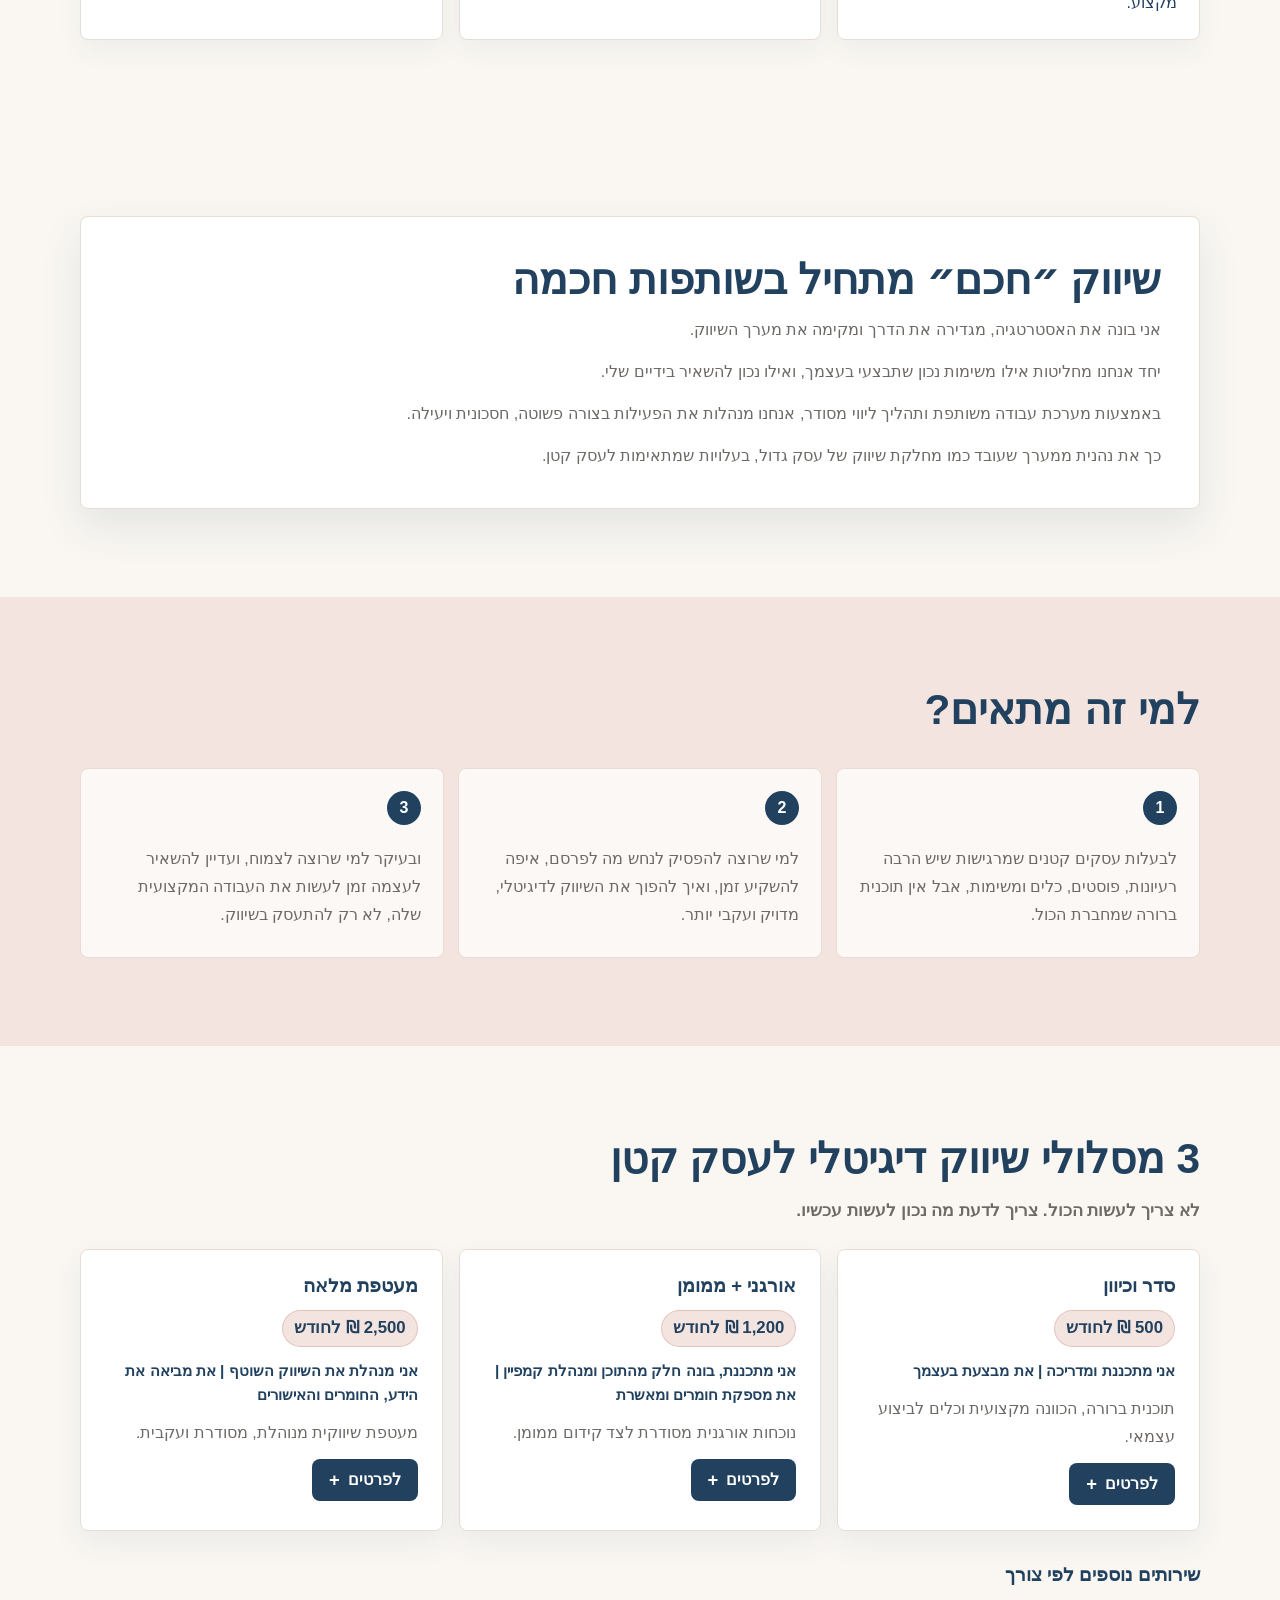
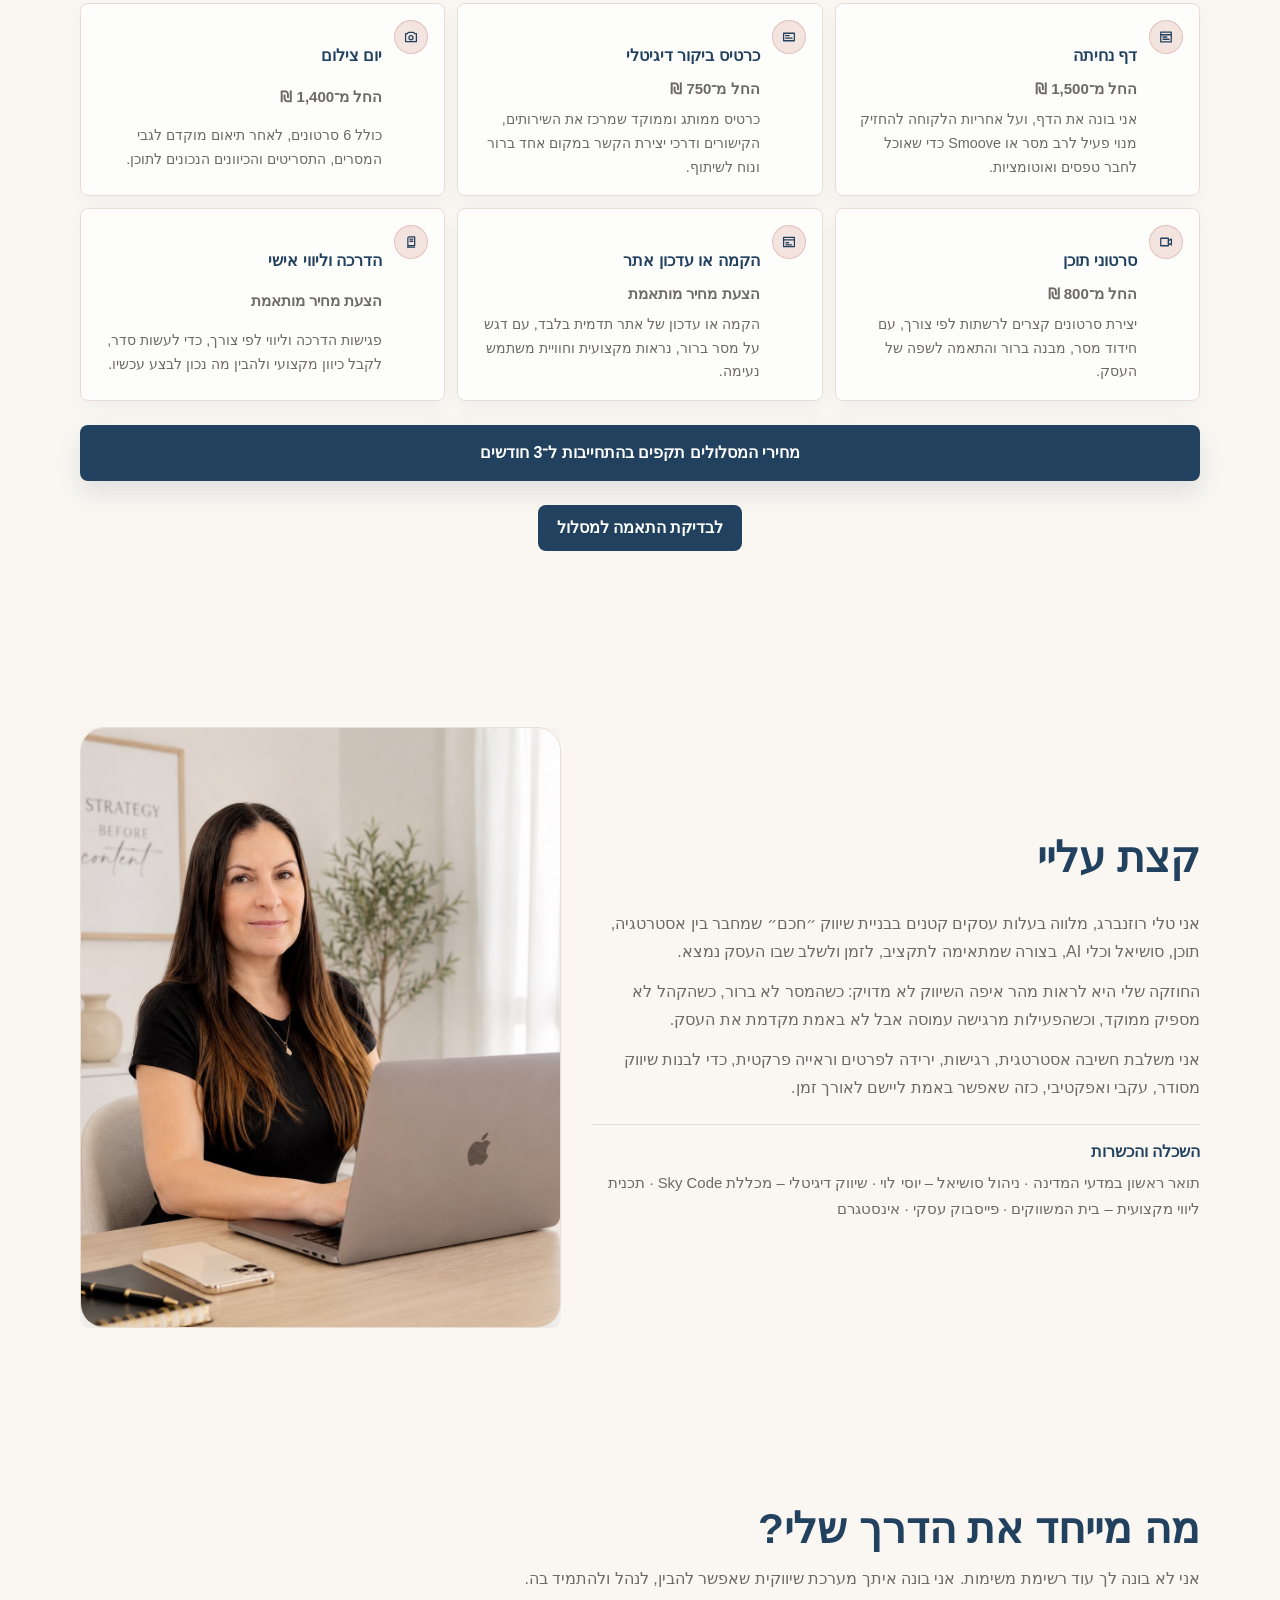
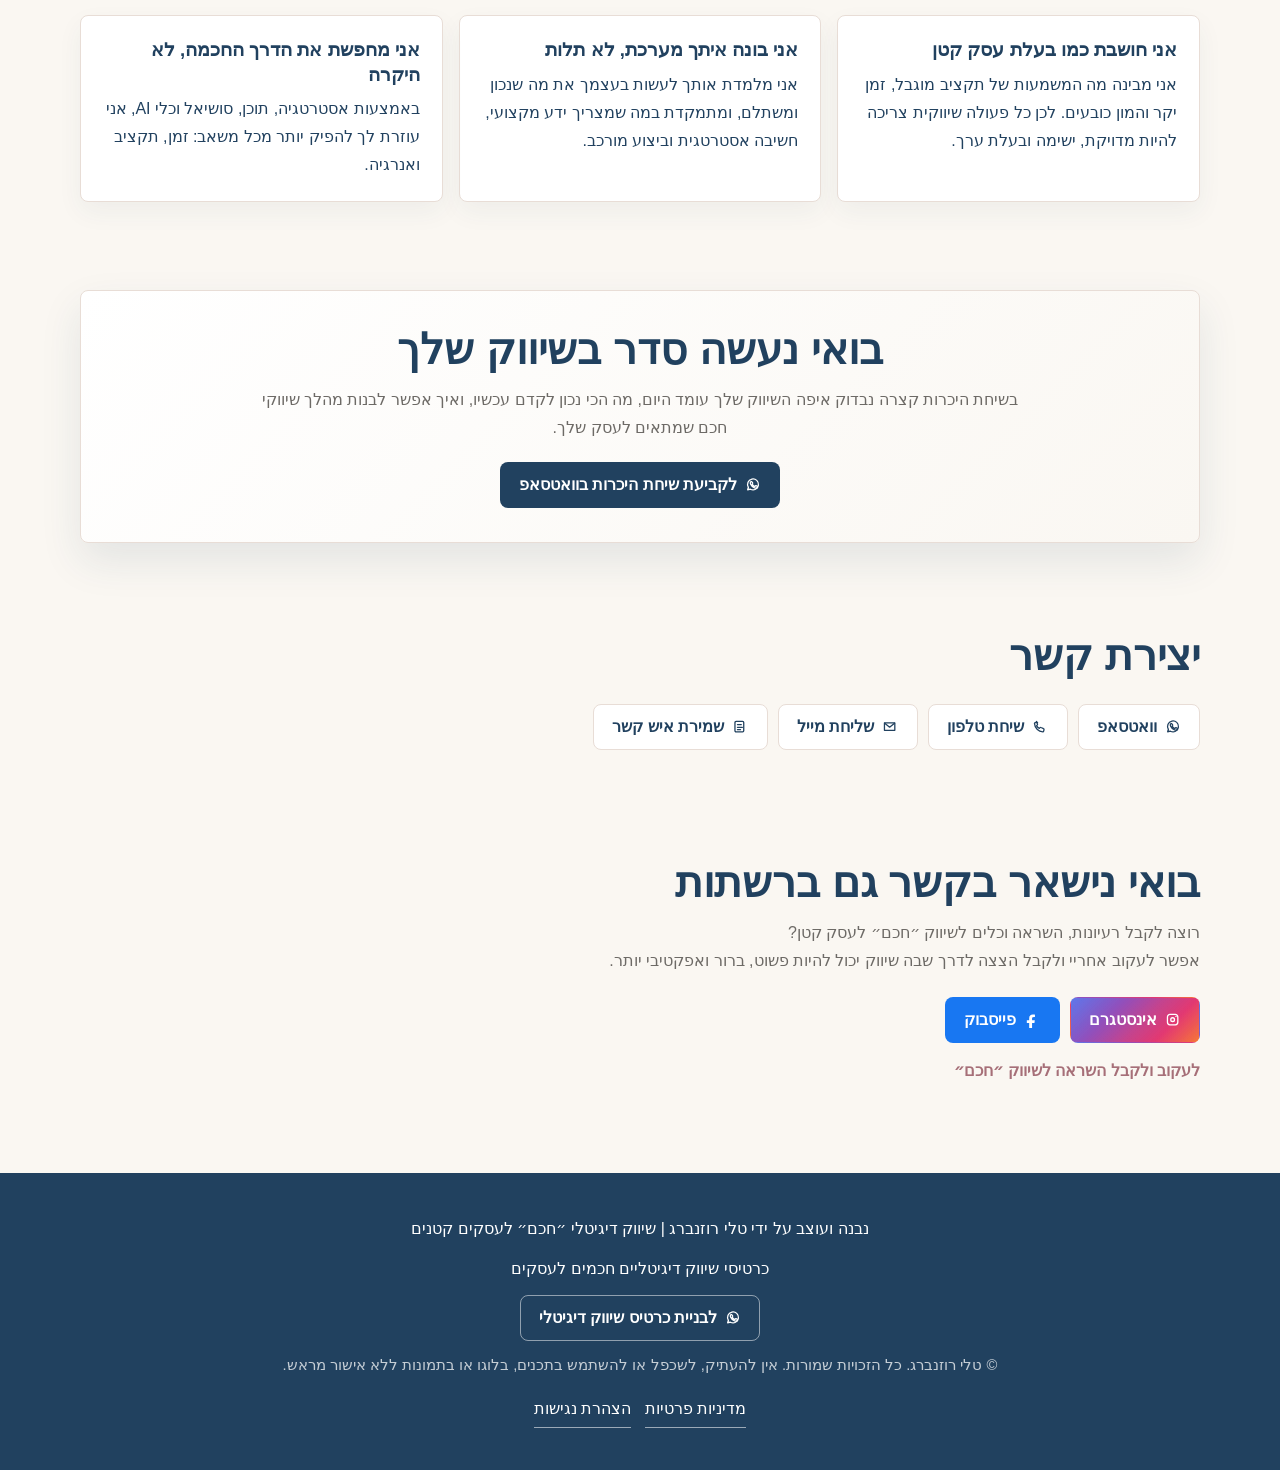
==== commit 7168dcdf: "feat: update digital card marketing plans" ====
--- a/index.html
+++ b/index.html
@@ -23,7 +23,7 @@
     <meta name="twitter:image" content="https://tali-digital-card.vercel.app/assets/workspace.jpeg">
 
     <link rel="preload" as="image" href="assets/profile.jpeg">
-    <link rel="stylesheet" href="style.css?v=20260707-about-smart-v6">
+    <link rel="stylesheet" href="style.css?v=20260802-plans-position-v8">
 
     <script type="application/ld+json">
       {
@@ -75,6 +75,30 @@
       <symbol id="icon-facebook" viewBox="0 0 24 24">
         <path d="M14.5 8.3h2.1V5.1c-.4-.1-1.6-.2-3-.2-3 0-5 1.8-5 5.2v2.9H5.3v3.6h3.3v7h4v-7h3.3l.5-3.6h-3.8v-2.5c0-1 .3-1.7 1.9-1.7Z"></path>
       </symbol>
+      <symbol id="icon-landing" viewBox="0 0 24 24">
+        <path d="M5 5.5h14v13H5z"></path>
+        <path d="M5 9h14M8 12h5M8 15h8"></path>
+      </symbol>
+      <symbol id="icon-card" viewBox="0 0 24 24">
+        <path d="M4.8 7h14.4v10H4.8z"></path>
+        <path d="M7.4 10.3h4.8M7.4 13.5h8.7"></path>
+      </symbol>
+      <symbol id="icon-camera" viewBox="0 0 24 24">
+        <path d="M7.2 7.5 8.4 5.8h7.2l1.2 1.7h2.4v10.7H4.8V7.5z"></path>
+        <path d="M9.3 13a2.7 2.7 0 1 0 5.4 0 2.7 2.7 0 0 0-5.4 0Z"></path>
+      </symbol>
+      <symbol id="icon-video" viewBox="0 0 24 24">
+        <path d="M5 7h10.2v10H5z"></path>
+        <path d="m15.2 10.2 4-2.1v7.8l-4-2.1z"></path>
+      </symbol>
+      <symbol id="icon-site" viewBox="0 0 24 24">
+        <path d="M4.8 5.8h14.4v12.4H4.8z"></path>
+        <path d="M4.8 9.2h14.4M8 13h3.5M8 15.8h7.4"></path>
+      </symbol>
+      <symbol id="icon-guide" viewBox="0 0 24 24">
+        <path d="M7.8 18.8V7.1a2 2 0 0 1 2-2h7.1v11.7H9.8a2 2 0 0 0-2 2Z"></path>
+        <path d="M7.8 18.8h9.1M10.6 8.3h3.8M10.6 11h3.8"></path>
+      </symbol>
     </svg>
 
     <header class="site-header">
@@ -204,6 +228,144 @@
         </div>
       </section>
 
+      <section id="plans" class="section plans-section" aria-labelledby="plans-title">
+        <div class="section-heading plans-heading">
+          <h2 id="plans-title">3 מסלולי שיווק דיגיטלי לעסק קטן</h2>
+          <p>לא צריך לעשות הכול. צריך לדעת מה נכון לעשות עכשיו.</p>
+        </div>
+
+        <div class="plans-grid">
+          <article class="marketing-plan-card">
+            <div class="plan-card-main">
+              <h3>סדר וכיוון</h3>
+              <p class="plan-price">500 ₪ לחודש</p>
+              <p class="plan-responsibility">אני מתכננת ומדריכה | את מבצעת בעצמך</p>
+              <p class="plan-summary">תוכנית ברורה, הכוונה מקצועית וכלים לביצוע עצמאי.</p>
+              <button class="plan-toggle" type="button" aria-expanded="false" aria-controls="plan-details-1">
+                <span>לפרטים</span>
+              </button>
+            </div>
+            <div id="plan-details-1" class="plan-details" aria-hidden="true">
+              <ul>
+                <li>תוכנית תוכן חודשית</li>
+                <li>כיווני תוכן מפורטים לפוסטים, רילסים וסטוריז</li>
+                <li>הדרכת 1:1 חודשית</li>
+                <li>משוב על תכנים נבחרים</li>
+                <li>פגישת מעקב חודשית</li>
+                <li>שילוב כלי AI לחיסכון בזמן</li>
+              </ul>
+              <div class="plan-fit">
+                <h4>מתאים למי?</h4>
+                <p>לבעלת עסק שרוצה תוכנית ברורה, הכוונה מקצועית וכלים לביצוע עצמאי.</p>
+              </div>
+            </div>
+          </article>
+
+          <article class="marketing-plan-card">
+            <div class="plan-card-main">
+              <h3>אורגני + ממומן</h3>
+              <p class="plan-price">1,200 ₪ לחודש</p>
+              <p class="plan-responsibility">אני מתכננת, בונה חלק מהתוכן ומנהלת קמפיין | את מספקת חומרים ומאשרת</p>
+              <p class="plan-summary">נוכחות אורגנית מסודרת לצד קידום ממומן.</p>
+              <button class="plan-toggle" type="button" aria-expanded="false" aria-controls="plan-details-2">
+                <span>לפרטים</span>
+              </button>
+            </div>
+            <div id="plan-details-2" class="plan-details" aria-hidden="true">
+              <ul>
+                <li>תוכנית תוכן חודשית</li>
+                <li>2 פוסטים בחודש</li>
+                <li>2 רילסים בחודש</li>
+                <li>8 סטוריז בחודש</li>
+                <li>הקמה וניהול קמפיין ממומן</li>
+                <li>מעקב ביצועים ושיפור</li>
+                <li>פגישת ליווי חודשית</li>
+              </ul>
+              <div class="plan-fit">
+                <h4>מתאים למי?</h4>
+                <p>לבעלת עסק שרוצה לשלב בין פעילות אורגנית מסודרת לבין קידום ממומן.</p>
+              </div>
+            </div>
+          </article>
+
+          <article class="marketing-plan-card">
+            <div class="plan-card-main">
+              <h3>מעטפת מלאה</h3>
+              <p class="plan-price">2,500 ₪ לחודש</p>
+              <p class="plan-responsibility">אני מנהלת את השיווק השוטף | את מביאה את הידע, החומרים והאישורים</p>
+              <p class="plan-summary">מעטפת שיווקית מנוהלת, מסודרת ועקבית.</p>
+              <button class="plan-toggle" type="button" aria-expanded="false" aria-controls="plan-details-3">
+                <span>לפרטים</span>
+              </button>
+            </div>
+            <div id="plan-details-3" class="plan-details" aria-hidden="true">
+              <ul>
+                <li>תוכנית שיווק ואסטרטגיה חודשית</li>
+                <li>4 פוסטים בחודש</li>
+                <li>4 רילסים בחודש</li>
+                <li>12 סטוריז בחודש</li>
+                <li>הקמה וניהול קמפיין ממומן</li>
+                <li>מעקב, ניתוח ושיפור מתמיד</li>
+                <li>דוח חודשי</li>
+                <li>פגישת ליווי חודשית</li>
+                <li>ליווי שוטף בוואטסאפ</li>
+              </ul>
+              <div class="plan-fit">
+                <h4>מתאים למי?</h4>
+                <p>לבעלת עסק שרוצה מעטפת שיווקית מנוהלת, מסודרת ועקבית.</p>
+              </div>
+            </div>
+          </article>
+        </div>
+
+        <div class="extra-services">
+          <h3>שירותים נוספים לפי צורך</h3>
+          <div class="extra-services-grid">
+            <article class="extra-service-card">
+              <svg class="extra-service-icon" aria-hidden="true"><use href="#icon-landing"></use></svg>
+              <h4>דף נחיתה</h4>
+              <p class="extra-service-price">החל מ־1,500 ₪</p>
+              <p class="extra-service-detail">אני בונה את הדף, ועל אחריות הלקוחה להחזיק מנוי פעיל לרב מסר או Smoove כדי שאוכל לחבר טפסים ואוטומציות.</p>
+            </article>
+            <article class="extra-service-card">
+              <svg class="extra-service-icon" aria-hidden="true"><use href="#icon-card"></use></svg>
+              <h4>כרטיס ביקור דיגיטלי</h4>
+              <p class="extra-service-price">החל מ־750 ₪</p>
+              <p class="extra-service-detail">כרטיס ממותג וממוקד שמרכז את השירותים, הקישורים ודרכי יצירת הקשר במקום אחד ברור ונוח לשיתוף.</p>
+            </article>
+            <article class="extra-service-card">
+              <svg class="extra-service-icon" aria-hidden="true"><use href="#icon-camera"></use></svg>
+              <h4>יום צילום</h4>
+              <p class="extra-service-price">החל מ־1,400 ₪</p>
+              <p class="extra-service-detail">כולל 6 סרטונים, לאחר תיאום מוקדם לגבי המסרים, התסריטים והכיוונים הנכונים לתוכן.</p>
+            </article>
+            <article class="extra-service-card">
+              <svg class="extra-service-icon" aria-hidden="true"><use href="#icon-video"></use></svg>
+              <h4>סרטוני תוכן</h4>
+              <p class="extra-service-price">החל מ־800 ₪</p>
+              <p class="extra-service-detail">יצירת סרטונים קצרים לרשתות לפי צורך, עם חידוד מסר, מבנה ברור והתאמה לשפה של העסק.</p>
+            </article>
+            <article class="extra-service-card">
+              <svg class="extra-service-icon" aria-hidden="true"><use href="#icon-site"></use></svg>
+              <h4>הקמה או עדכון אתר</h4>
+              <p class="extra-service-price">הצעת מחיר מותאמת</p>
+              <p class="extra-service-detail">הקמה או עדכון של אתר תדמית בלבד, עם דגש על מסר ברור, נראות מקצועית וחוויית משתמש נעימה.</p>
+            </article>
+            <article class="extra-service-card">
+              <svg class="extra-service-icon" aria-hidden="true"><use href="#icon-guide"></use></svg>
+              <h4>הדרכה וליווי אישי</h4>
+              <p class="extra-service-price">הצעת מחיר מותאמת</p>
+              <p class="extra-service-detail">פגישות הדרכה וליווי לפי צורך, כדי לעשות סדר, לקבל כיוון מקצועי ולהבין מה נכון לבצע עכשיו.</p>
+            </article>
+          </div>
+        </div>
+
+        <p class="plans-note">מחירי המסלולים תקפים בהתחייבות ל־3 חודשים</p>
+        <div class="plans-cta">
+          <a class="button button-primary" href="#contact">לבדיקת התאמה למסלול</a>
+        </div>
+      </section>
+
       <section id="fit" class="section split-section">
         <div class="split-copy">
           <h2>קצת עליי</h2>
@@ -328,6 +490,6 @@
       <p>העמוד נבנה עם מבנה סמנטי, טקסט חלופי לתמונות, ניגודיות צבעים, ניווט מקלדת ותצוגה מותאמת למובייל. אם נדרשת התאמה נוספת, ניתן לפנות דרך וואטסאפ.</p>
     </dialog>
 
-    <script src="script.js?v=20260707-about-smart-v6" defer></script>
+    <script src="script.js?v=20260802-plans-position-v8" defer></script>
   </body>
 </html>
--- a/style.css
+++ b/style.css
@@ -12,12 +12,6 @@
   --color-gold: #c7a76c;
   --shadow: 0 18px 42px rgba(33, 65, 95, 0.1);
   --radius: 8px;
-}
-
-@font-face {
-  font-family: "Cafe";
-  src: local("Cafe"), local("Cafe Regular"), local("Cafe-Regular");
-  font-display: swap;
 }
 
 * {
@@ -278,13 +272,13 @@
 }
 
 .smart-word {
-  display: inline-block;
-  font-family: "Cafe", Georgia, "Times New Roman", serif;
-  font-size: 1.25em;
-  font-weight: 700;
-  line-height: 1;
+  display: inline;
+  font-family: inherit;
+  font-size: inherit;
+  font-weight: inherit;
+  line-height: inherit;
   color: inherit;
-  vertical-align: -0.02em;
+  vertical-align: baseline;
   white-space: nowrap;
 }
 
@@ -562,6 +556,231 @@
   font-size: 0.86rem;
   font-weight: 700;
   transition: color 0.24s ease, border-color 0.24s ease;
+}
+
+.plans-section {
+  display: grid;
+  gap: 24px;
+}
+
+.plans-heading {
+  margin-bottom: 0;
+}
+
+.plans-heading p {
+  color: var(--color-muted);
+  font-size: 1.08rem;
+  font-weight: 700;
+}
+
+.plans-grid {
+  display: grid;
+  gap: 16px;
+}
+
+.marketing-plan-card {
+  display: flex;
+  flex-direction: column;
+  min-height: 100%;
+  background: var(--color-surface);
+  border: 1px solid var(--color-border);
+  border-radius: var(--radius);
+  box-shadow: 0 12px 30px rgba(33, 65, 95, 0.07);
+  overflow: hidden;
+  transition: transform 0.24s ease, border-color 0.24s ease, box-shadow 0.24s ease;
+}
+
+.plan-card-main {
+  display: grid;
+  gap: 12px;
+  padding: 24px;
+}
+
+.marketing-plan-card h3,
+.extra-services h3,
+.extra-service-card h4,
+.plan-fit h4 {
+  margin-bottom: 0;
+}
+
+.plan-price {
+  width: fit-content;
+  margin-bottom: 0;
+  padding: 6px 11px;
+  background: var(--color-accent-soft);
+  color: var(--color-primary);
+  border: 1px solid rgba(216, 167, 160, 0.54);
+  border-radius: 999px;
+  font-size: 1.05rem;
+  font-weight: 700;
+  line-height: 1.35;
+}
+
+.plan-responsibility {
+  margin-bottom: 0;
+  color: var(--color-primary);
+  font-size: 0.96rem;
+  font-weight: 700;
+  line-height: 1.55;
+}
+
+.plan-summary,
+.plan-details,
+.extra-service-card p {
+  color: var(--color-muted);
+}
+
+.plan-summary {
+  margin-bottom: 0;
+}
+
+.plan-toggle {
+  display: inline-flex;
+  align-items: center;
+  justify-content: center;
+  justify-self: start;
+  min-height: 42px;
+  margin-top: auto;
+  padding: 9px 16px;
+  background: var(--color-primary);
+  color: var(--color-surface);
+  border: 1px solid transparent;
+  border-radius: var(--radius);
+  font: inherit;
+  font-weight: 700;
+  line-height: 1.35;
+  cursor: pointer;
+  transition: transform 0.2s ease, box-shadow 0.2s ease, background-color 0.2s ease;
+}
+
+.plan-toggle::after {
+  content: "+";
+  margin-inline-start: 8px;
+  font-size: 1.15rem;
+  line-height: 1;
+}
+
+.marketing-plan-card.is-open .plan-toggle::after {
+  content: "−";
+}
+
+.plan-toggle:hover,
+.plan-toggle:focus-visible {
+  transform: translateY(-2px);
+  box-shadow: 0 12px 24px rgba(33, 65, 95, 0.14);
+  outline: 2px solid var(--color-accent);
+  outline-offset: 3px;
+}
+
+.plan-details {
+  max-height: 0;
+  overflow: hidden;
+  border-top: 1px solid transparent;
+  opacity: 0;
+  transition:
+    max-height 0.34s cubic-bezier(0.22, 1, 0.36, 1),
+    opacity 0.24s ease,
+    border-color 0.24s ease;
+}
+
+.marketing-plan-card.is-open .plan-details {
+  border-color: var(--color-border);
+  opacity: 1;
+}
+
+.plan-details ul {
+  display: grid;
+  gap: 7px;
+  margin: 0;
+  padding: 18px 24px 0 0;
+}
+
+.plan-details li {
+  padding-inline-start: 4px;
+}
+
+.plan-fit {
+  display: grid;
+  gap: 6px;
+  margin: 18px 24px 24px;
+  padding: 14px;
+  background: var(--color-bg);
+  border: 1px solid var(--color-border);
+  border-radius: var(--radius);
+}
+
+.plan-fit p {
+  margin-bottom: 0;
+}
+
+.extra-services {
+  display: grid;
+  gap: 16px;
+  margin-top: 8px;
+}
+
+.extra-services-grid {
+  display: grid;
+  gap: 12px;
+}
+
+.extra-service-card {
+  display: grid;
+  grid-template-columns: auto minmax(0, 1fr);
+  gap: 6px 12px;
+  align-items: start;
+  padding: 16px;
+  background: rgba(255, 255, 255, 0.74);
+  border: 1px solid var(--color-border);
+  border-radius: var(--radius);
+  box-shadow: 0 8px 18px rgba(33, 65, 95, 0.045);
+}
+
+.extra-service-icon {
+  grid-row: span 3;
+  width: 34px;
+  height: 34px;
+  padding: 7px;
+  background: var(--color-accent-soft);
+  color: var(--color-primary);
+  border: 1px solid rgba(216, 167, 160, 0.58);
+  border-radius: 50%;
+  fill: none;
+  stroke: currentColor;
+  stroke-width: 1.7;
+  stroke-linecap: round;
+  stroke-linejoin: round;
+}
+
+.extra-service-price {
+  margin-bottom: 0;
+  font-size: 0.94rem;
+  font-weight: 700;
+}
+
+.extra-service-detail {
+  grid-column: 2;
+  margin-bottom: 0;
+  color: var(--color-muted);
+  font-size: 0.9rem;
+  font-weight: 400;
+  line-height: 1.65;
+}
+
+.plans-note {
+  margin-bottom: 0;
+  padding: 14px 18px;
+  background: var(--color-primary);
+  color: var(--color-surface);
+  border-radius: var(--radius);
+  box-shadow: 0 12px 26px rgba(33, 65, 95, 0.12);
+  font-weight: 700;
+  text-align: center;
+}
+
+.plans-cta {
+  display: flex;
+  justify-content: center;
 }
 
 .asset-panel {
@@ -896,6 +1115,15 @@
     grid-template-columns: repeat(3, minmax(0, 1fr));
   }
 
+  .plans-grid {
+    grid-template-columns: repeat(3, minmax(0, 1fr));
+    align-items: stretch;
+  }
+
+  .extra-services-grid {
+    grid-template-columns: repeat(3, minmax(0, 1fr));
+  }
+
   .process-list {
     grid-template-columns: repeat(3, minmax(0, 1fr));
   }
@@ -920,6 +1148,15 @@
 
   .contact-actions {
     display: grid;
+  }
+
+  .plan-toggle,
+  .plans-cta .button {
+    width: 100%;
+  }
+
+  .extra-service-card {
+    grid-template-columns: auto minmax(0, 1fr);
   }
 }
 
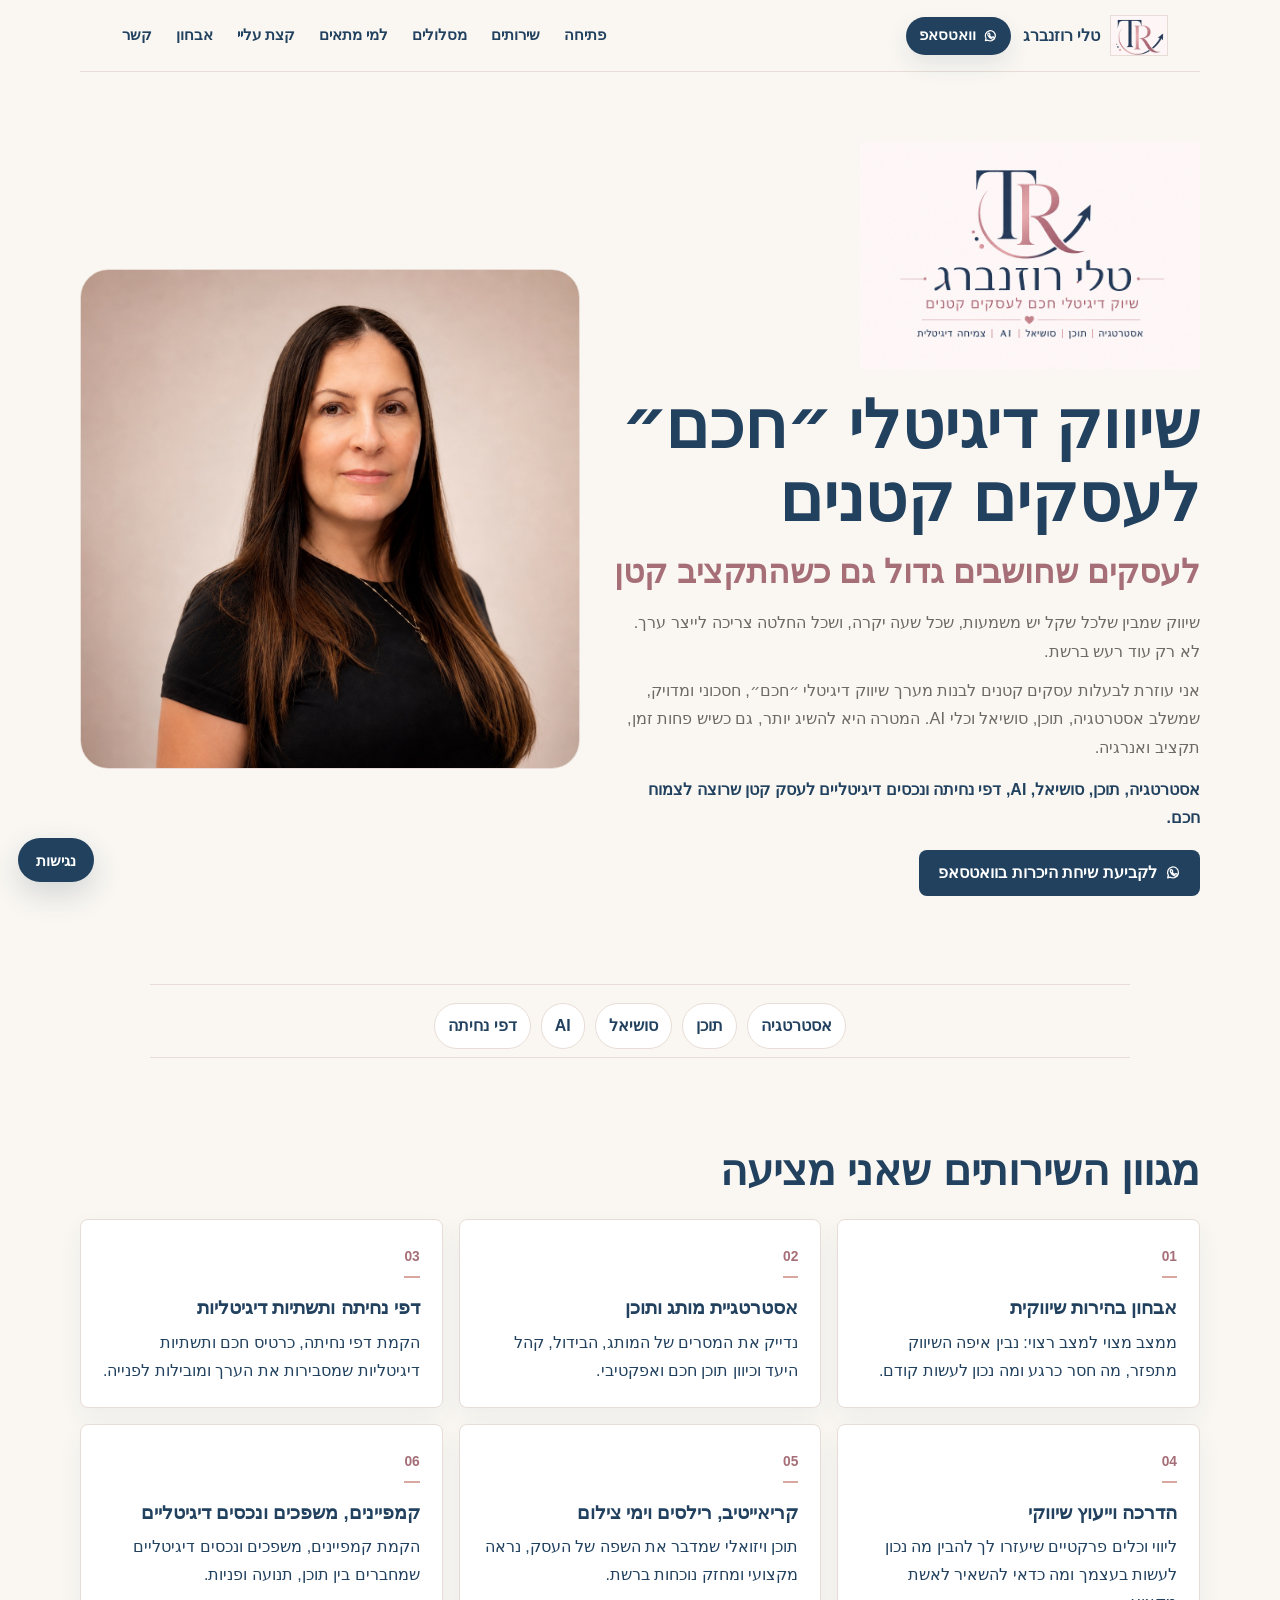
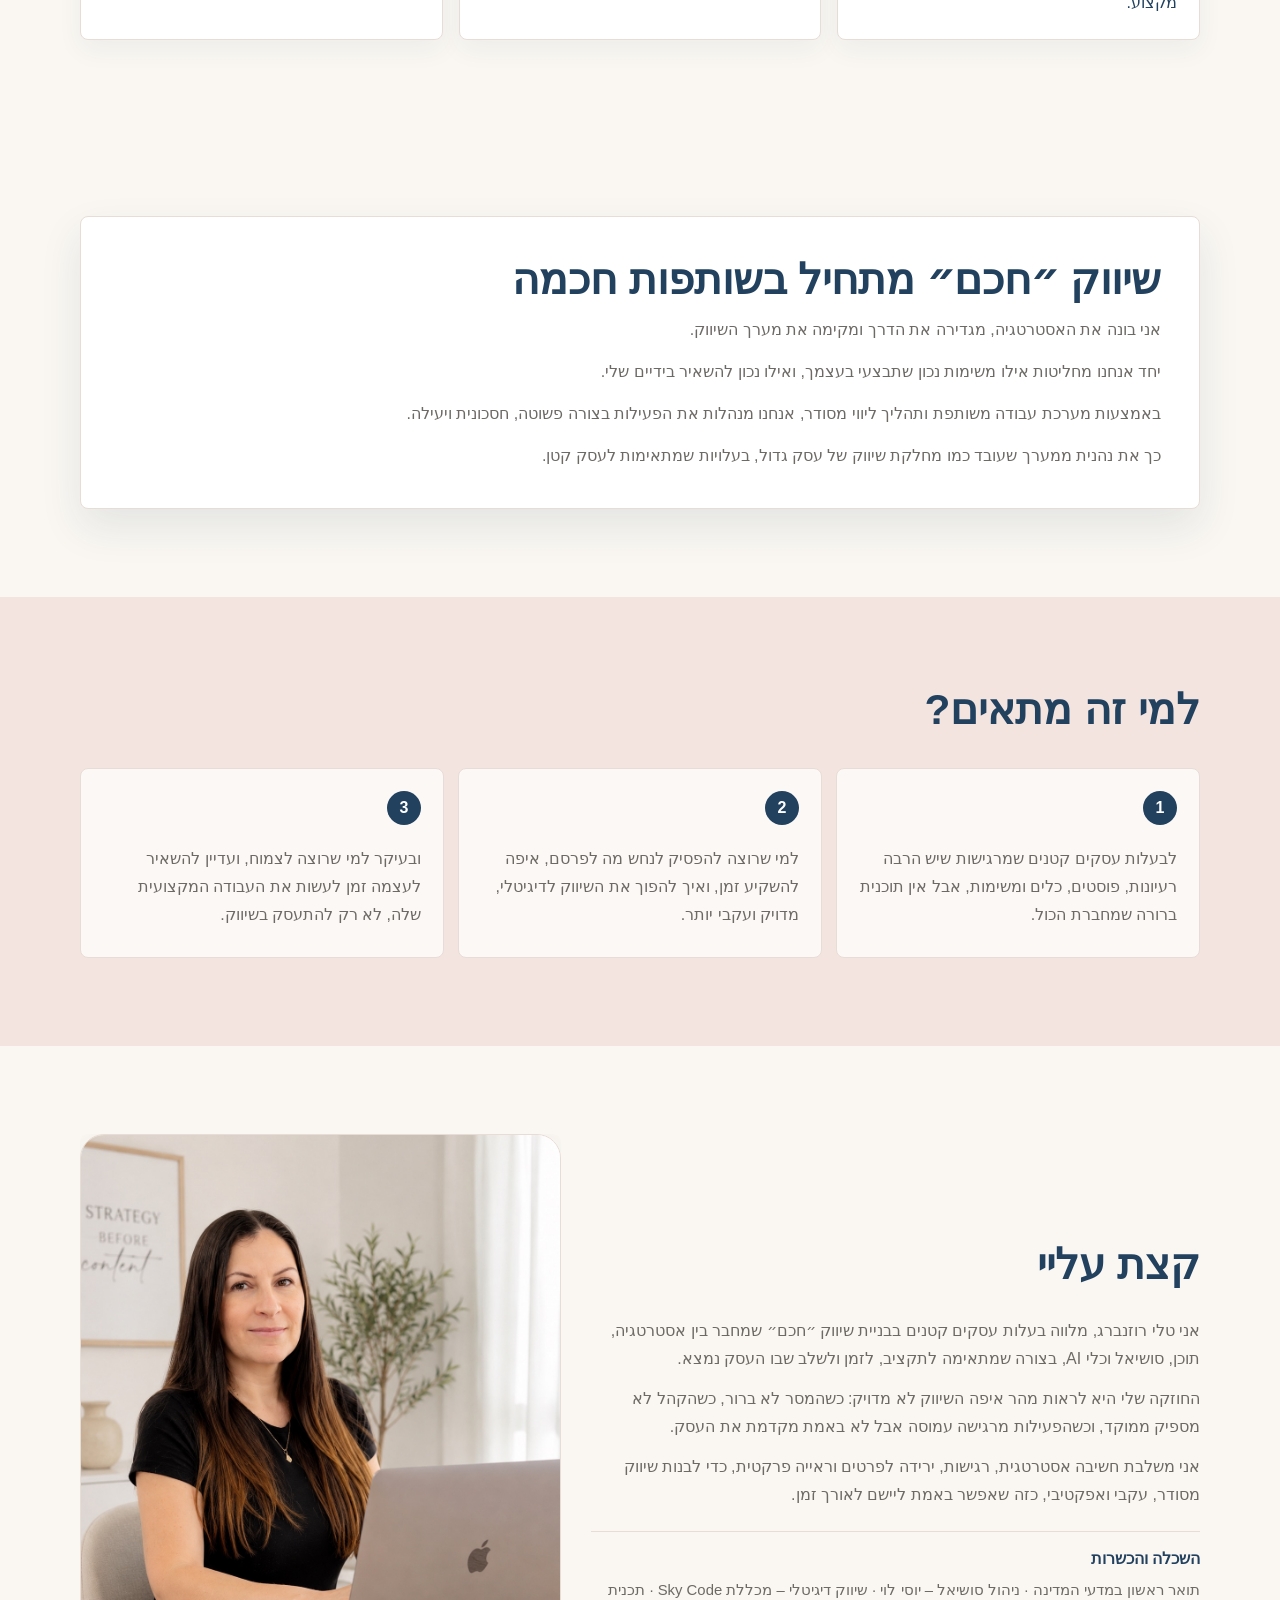
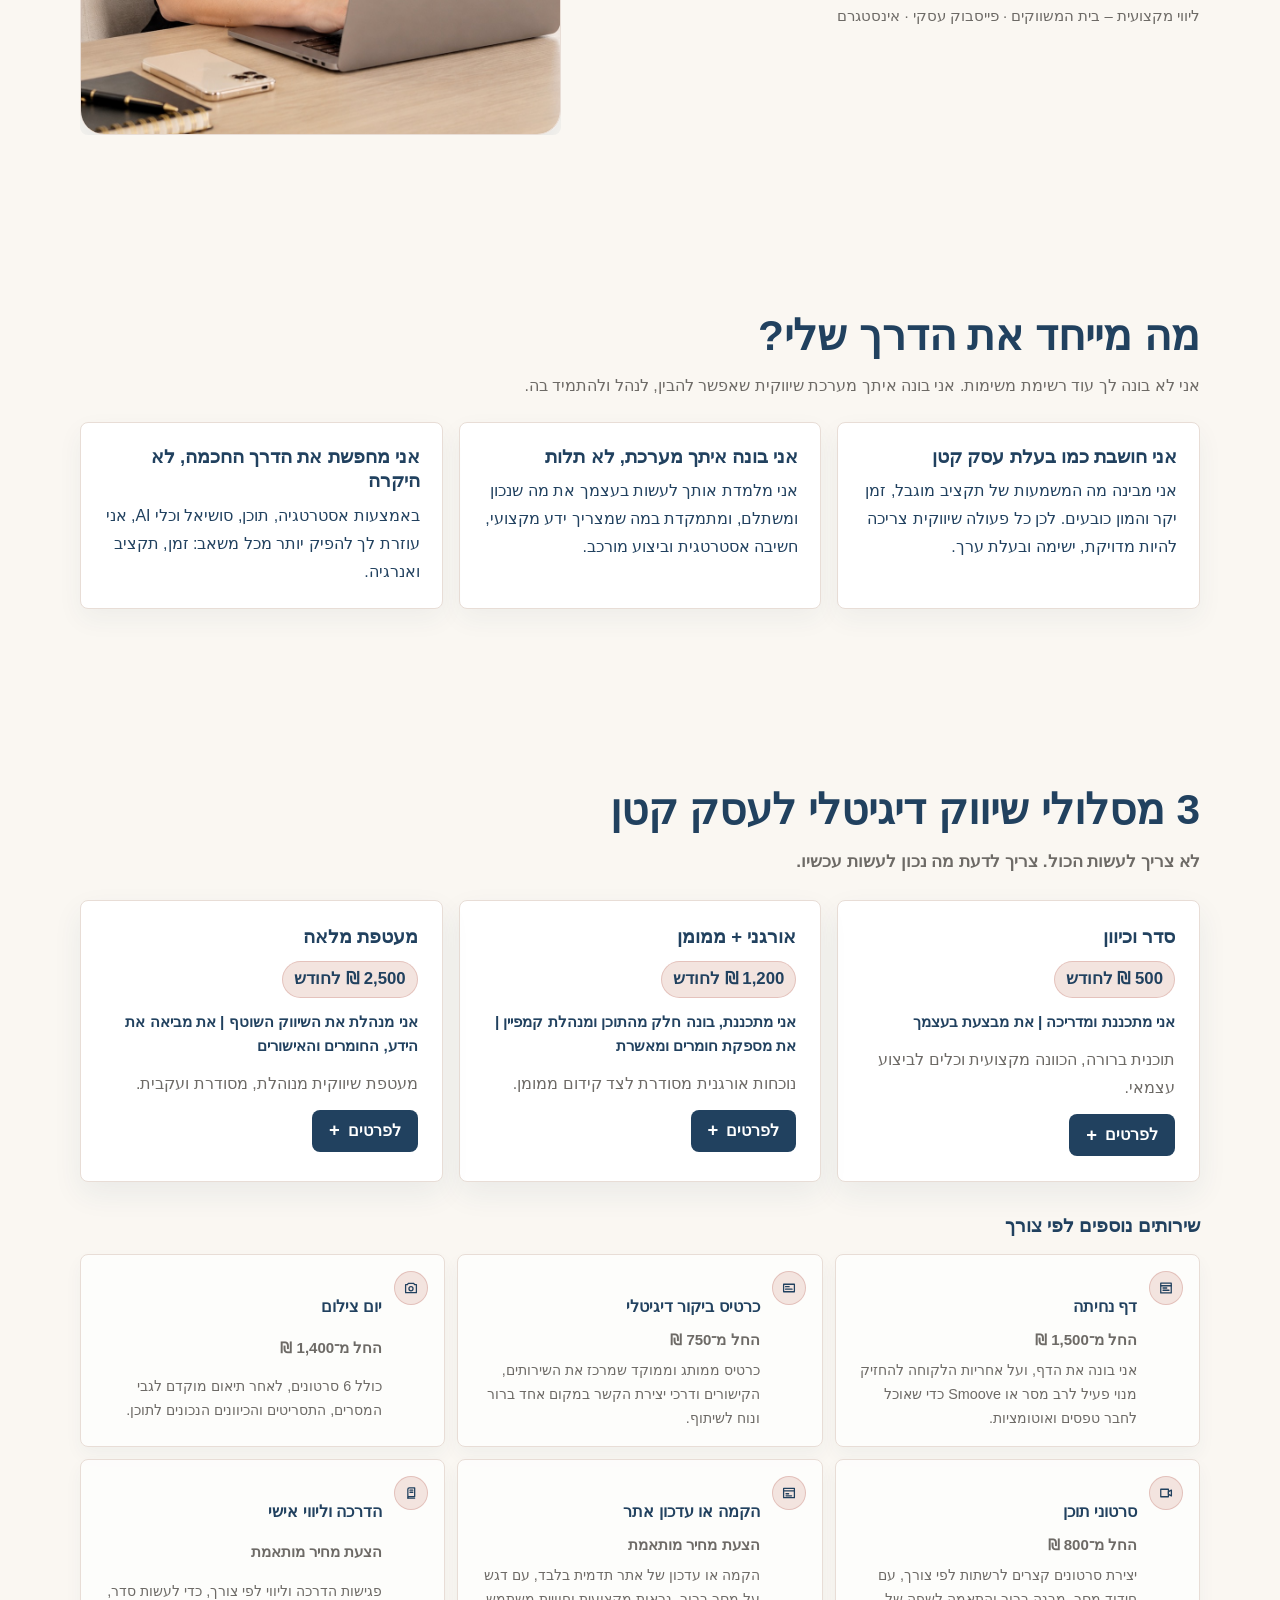
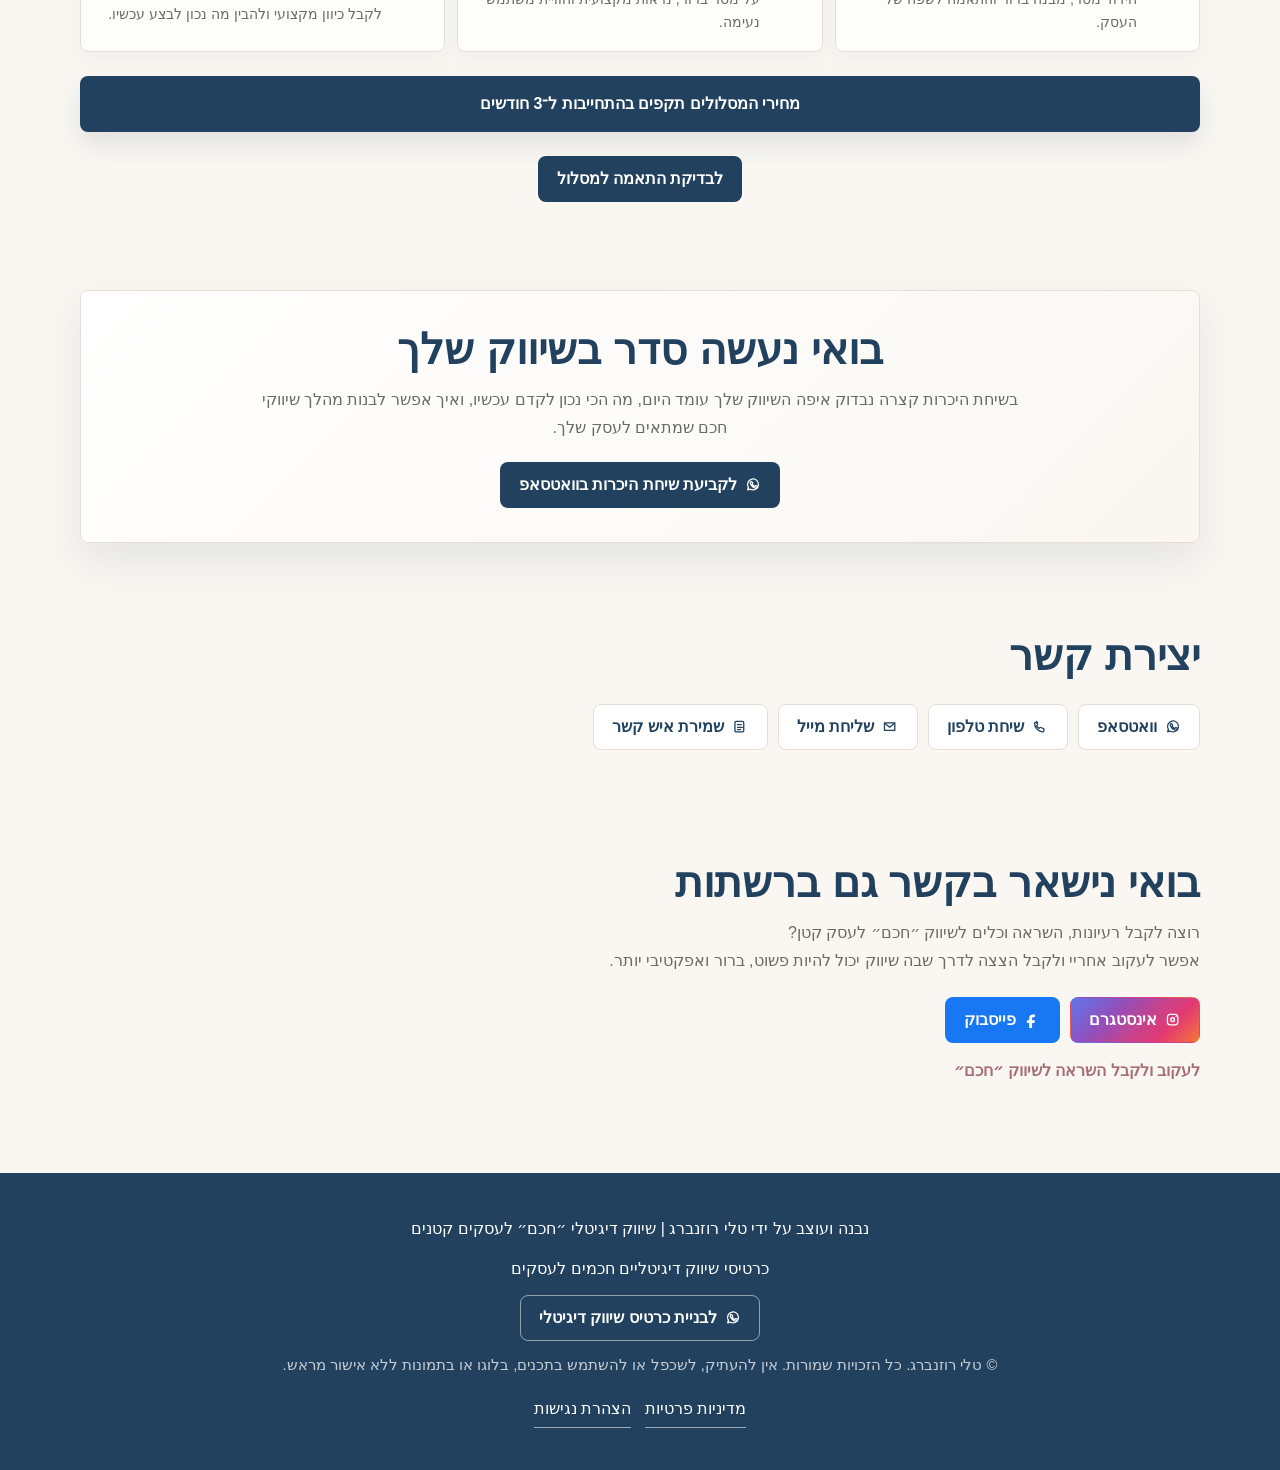
==== commit 7151d9c9: "feat: reposition plans section" ====
--- a/index.html
+++ b/index.html
@@ -121,6 +121,7 @@
       <nav id="main-nav" class="main-nav" aria-label="ניווט ראשי">
         <a href="#home">פתיחה</a>
         <a href="#services">שירותים</a>
+        <a href="#plans">מסלולים</a>
         <a href="#approach">למי מתאים</a>
         <a href="#fit">קצת עליי</a>
         <a href="#diagnosis">אבחון</a>
@@ -224,6 +225,45 @@
           <article>
             <span>3</span>
             <p>ובעיקר למי שרוצה לצמוח, ועדיין להשאיר לעצמה זמן לעשות את העבודה המקצועית שלה, לא רק להתעסק בשיווק.</p>
+          </article>
+        </div>
+      </section>
+
+      <section id="fit" class="section split-section">
+        <div class="split-copy">
+          <h2>קצת עליי</h2>
+          <div class="about-copy">
+            <p>אני טלי רוזנברג, מלווה בעלות עסקים קטנים בבניית שיווק <span class="smart-word">״חכם״</span> שמחבר בין אסטרטגיה, תוכן, סושיאל וכלי AI, בצורה שמתאימה לתקציב, לזמן ולשלב שבו העסק נמצא.</p>
+            <p>החוזקה שלי היא לראות מהר איפה השיווק לא מדויק: כשהמסר לא ברור, כשהקהל לא מספיק ממוקד, וכשהפעילות מרגישה עמוסה אבל לא באמת מקדמת את העסק.</p>
+            <p>אני משלבת חשיבה אסטרטגית, רגישות, ירידה לפרטים וראייה פרקטית, כדי לבנות שיווק מסודר, עקבי ואפקטיבי, כזה שאפשר באמת ליישם לאורך זמן.</p>
+          </div>
+          <div class="education-block" aria-label="השכלה והכשרות">
+            <h3>השכלה והכשרות</h3>
+            <p class="education-line">תואר ראשון במדעי המדינה · ניהול סושיאל – יוסי לוי · שיווק דיגיטלי – מכללת Sky Code · תכנית ליווי מקצועית – בית המשווקים · פייסבוק עסקי · אינסטגרם</p>
+          </div>
+        </div>
+        <figure class="workspace-media">
+          <img src="assets/workspace.jpeg" alt="טלי רוזנברג בעבודה על שיווק דיגיטלי חכם לעסקים קטנים" width="1086" height="1448">
+        </figure>
+      </section>
+
+      <section id="difference" class="section">
+        <div class="section-heading">
+          <h2>מה מייחד את הדרך שלי?</h2>
+          <p>אני לא בונה לך עוד רשימת משימות. אני בונה איתך מערכת שיווקית שאפשר להבין, לנהל ולהתמיד בה.</p>
+        </div>
+        <div class="cards-grid">
+          <article class="card">
+            <h3>אני חושבת כמו בעלת עסק קטן</h3>
+            <p>אני מבינה מה המשמעות של תקציב מוגבל, זמן יקר והמון כובעים. לכן כל פעולה שיווקית צריכה להיות מדויקת, ישימה ובעלת ערך.</p>
+          </article>
+          <article class="card">
+            <h3>אני בונה איתך מערכת, לא תלות</h3>
+            <p>אני מלמדת אותך לעשות בעצמך את מה שנכון ומשתלם, ומתמקדת במה שמצריך ידע מקצועי, חשיבה אסטרטגית וביצוע מורכב.</p>
+          </article>
+          <article class="card">
+            <h3>אני מחפשת את הדרך החכמה, לא היקרה</h3>
+            <p>באמצעות אסטרטגיה, תוכן, סושיאל וכלי AI, אני עוזרת לך להפיק יותר מכל משאב: זמן, תקציב ואנרגיה.</p>
           </article>
         </div>
       </section>
@@ -366,45 +406,6 @@
         </div>
       </section>
 
-      <section id="fit" class="section split-section">
-        <div class="split-copy">
-          <h2>קצת עליי</h2>
-          <div class="about-copy">
-            <p>אני טלי רוזנברג, מלווה בעלות עסקים קטנים בבניית שיווק <span class="smart-word">״חכם״</span> שמחבר בין אסטרטגיה, תוכן, סושיאל וכלי AI, בצורה שמתאימה לתקציב, לזמן ולשלב שבו העסק נמצא.</p>
-            <p>החוזקה שלי היא לראות מהר איפה השיווק לא מדויק: כשהמסר לא ברור, כשהקהל לא מספיק ממוקד, וכשהפעילות מרגישה עמוסה אבל לא באמת מקדמת את העסק.</p>
-            <p>אני משלבת חשיבה אסטרטגית, רגישות, ירידה לפרטים וראייה פרקטית, כדי לבנות שיווק מסודר, עקבי ואפקטיבי, כזה שאפשר באמת ליישם לאורך זמן.</p>
-          </div>
-          <div class="education-block" aria-label="השכלה והכשרות">
-            <h3>השכלה והכשרות</h3>
-            <p class="education-line">תואר ראשון במדעי המדינה · ניהול סושיאל – יוסי לוי · שיווק דיגיטלי – מכללת Sky Code · תכנית ליווי מקצועית – בית המשווקים · פייסבוק עסקי · אינסטגרם</p>
-          </div>
-        </div>
-        <figure class="workspace-media">
-          <img src="assets/workspace.jpeg" alt="טלי רוזנברג בעבודה על שיווק דיגיטלי חכם לעסקים קטנים" width="1086" height="1448">
-        </figure>
-      </section>
-
-      <section id="difference" class="section">
-        <div class="section-heading">
-          <h2>מה מייחד את הדרך שלי?</h2>
-          <p>אני לא בונה לך עוד רשימת משימות. אני בונה איתך מערכת שיווקית שאפשר להבין, לנהל ולהתמיד בה.</p>
-        </div>
-        <div class="cards-grid">
-          <article class="card">
-            <h3>אני חושבת כמו בעלת עסק קטן</h3>
-            <p>אני מבינה מה המשמעות של תקציב מוגבל, זמן יקר והמון כובעים. לכן כל פעולה שיווקית צריכה להיות מדויקת, ישימה ובעלת ערך.</p>
-          </article>
-          <article class="card">
-            <h3>אני בונה איתך מערכת, לא תלות</h3>
-            <p>אני מלמדת אותך לעשות בעצמך את מה שנכון ומשתלם, ומתמקדת במה שמצריך ידע מקצועי, חשיבה אסטרטגית וביצוע מורכב.</p>
-          </article>
-          <article class="card">
-            <h3>אני מחפשת את הדרך החכמה, לא היקרה</h3>
-            <p>באמצעות אסטרטגיה, תוכן, סושיאל וכלי AI, אני עוזרת לך להפיק יותר מכל משאב: זמן, תקציב ואנרגיה.</p>
-          </article>
-        </div>
-      </section>
-
       <section id="diagnosis" class="section cta-section">
         <div>
           <h2>בואי נעשה סדר בשיווק שלך</h2>
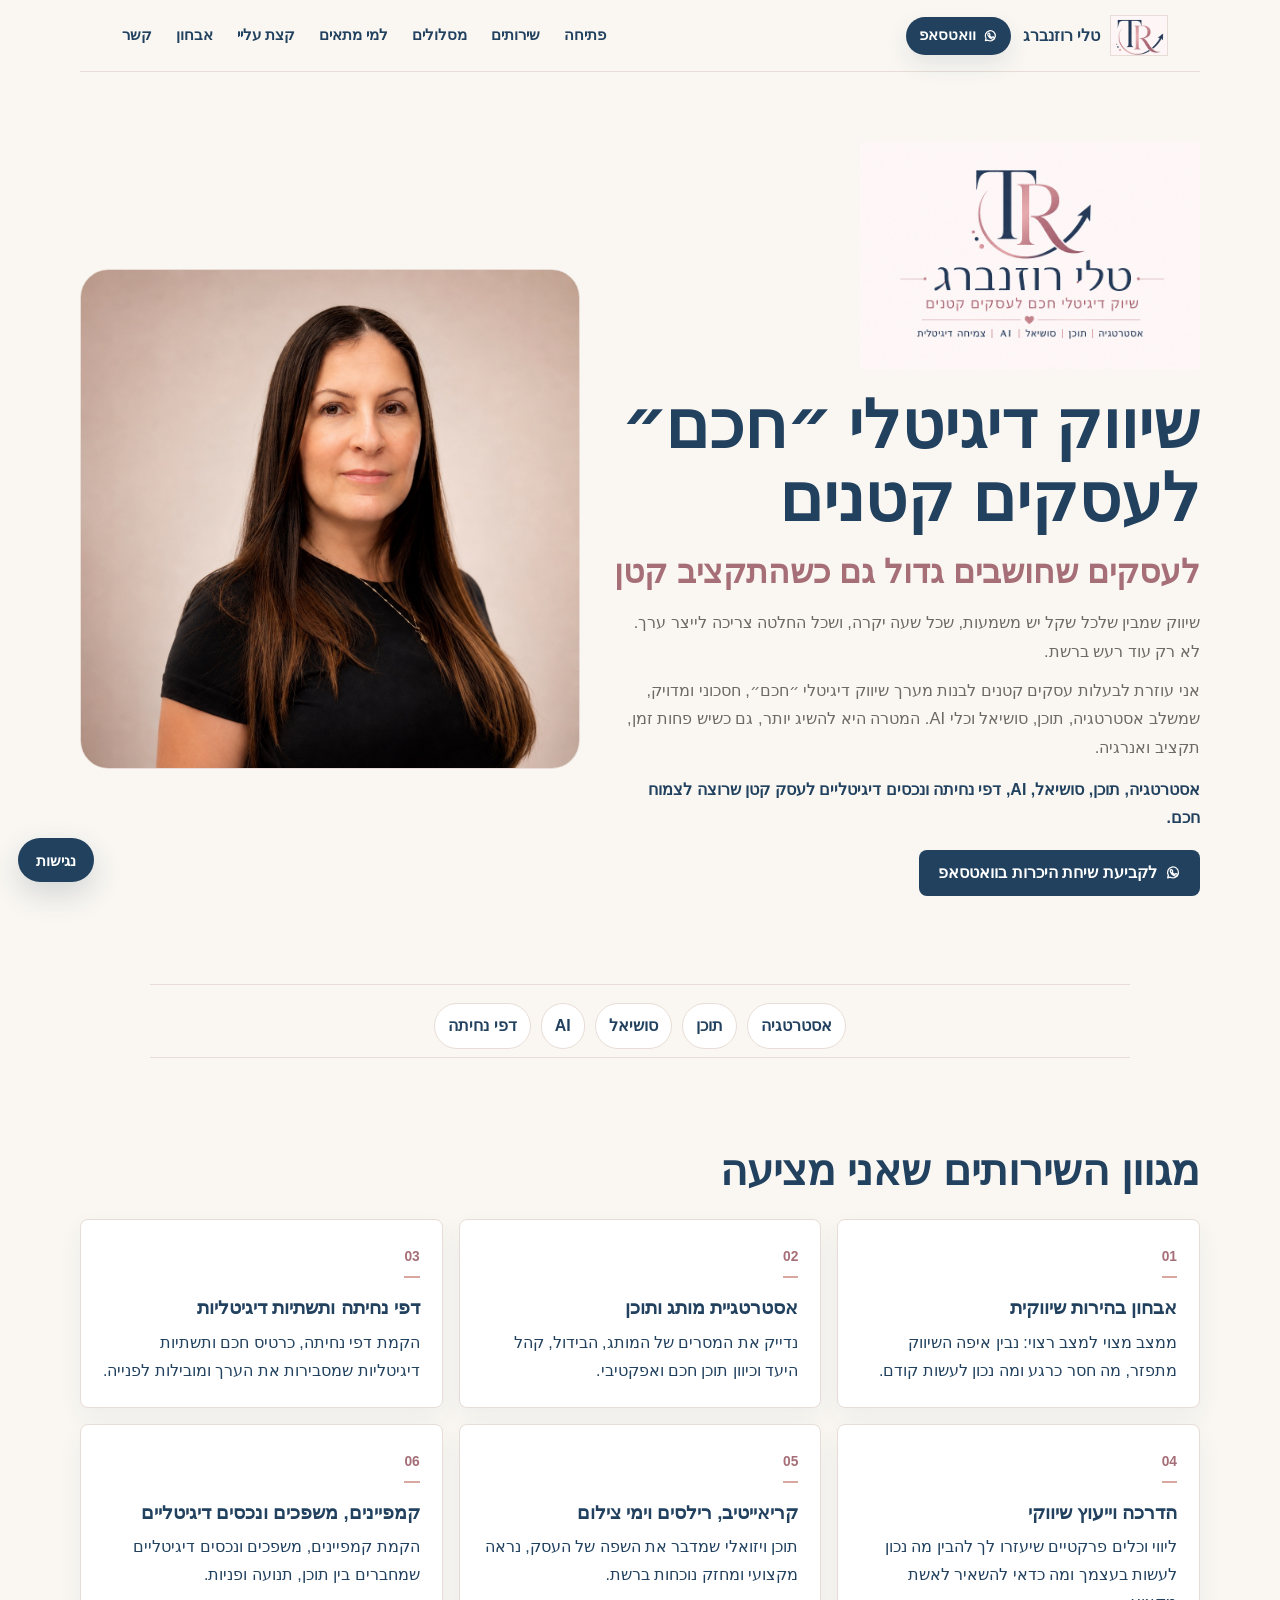
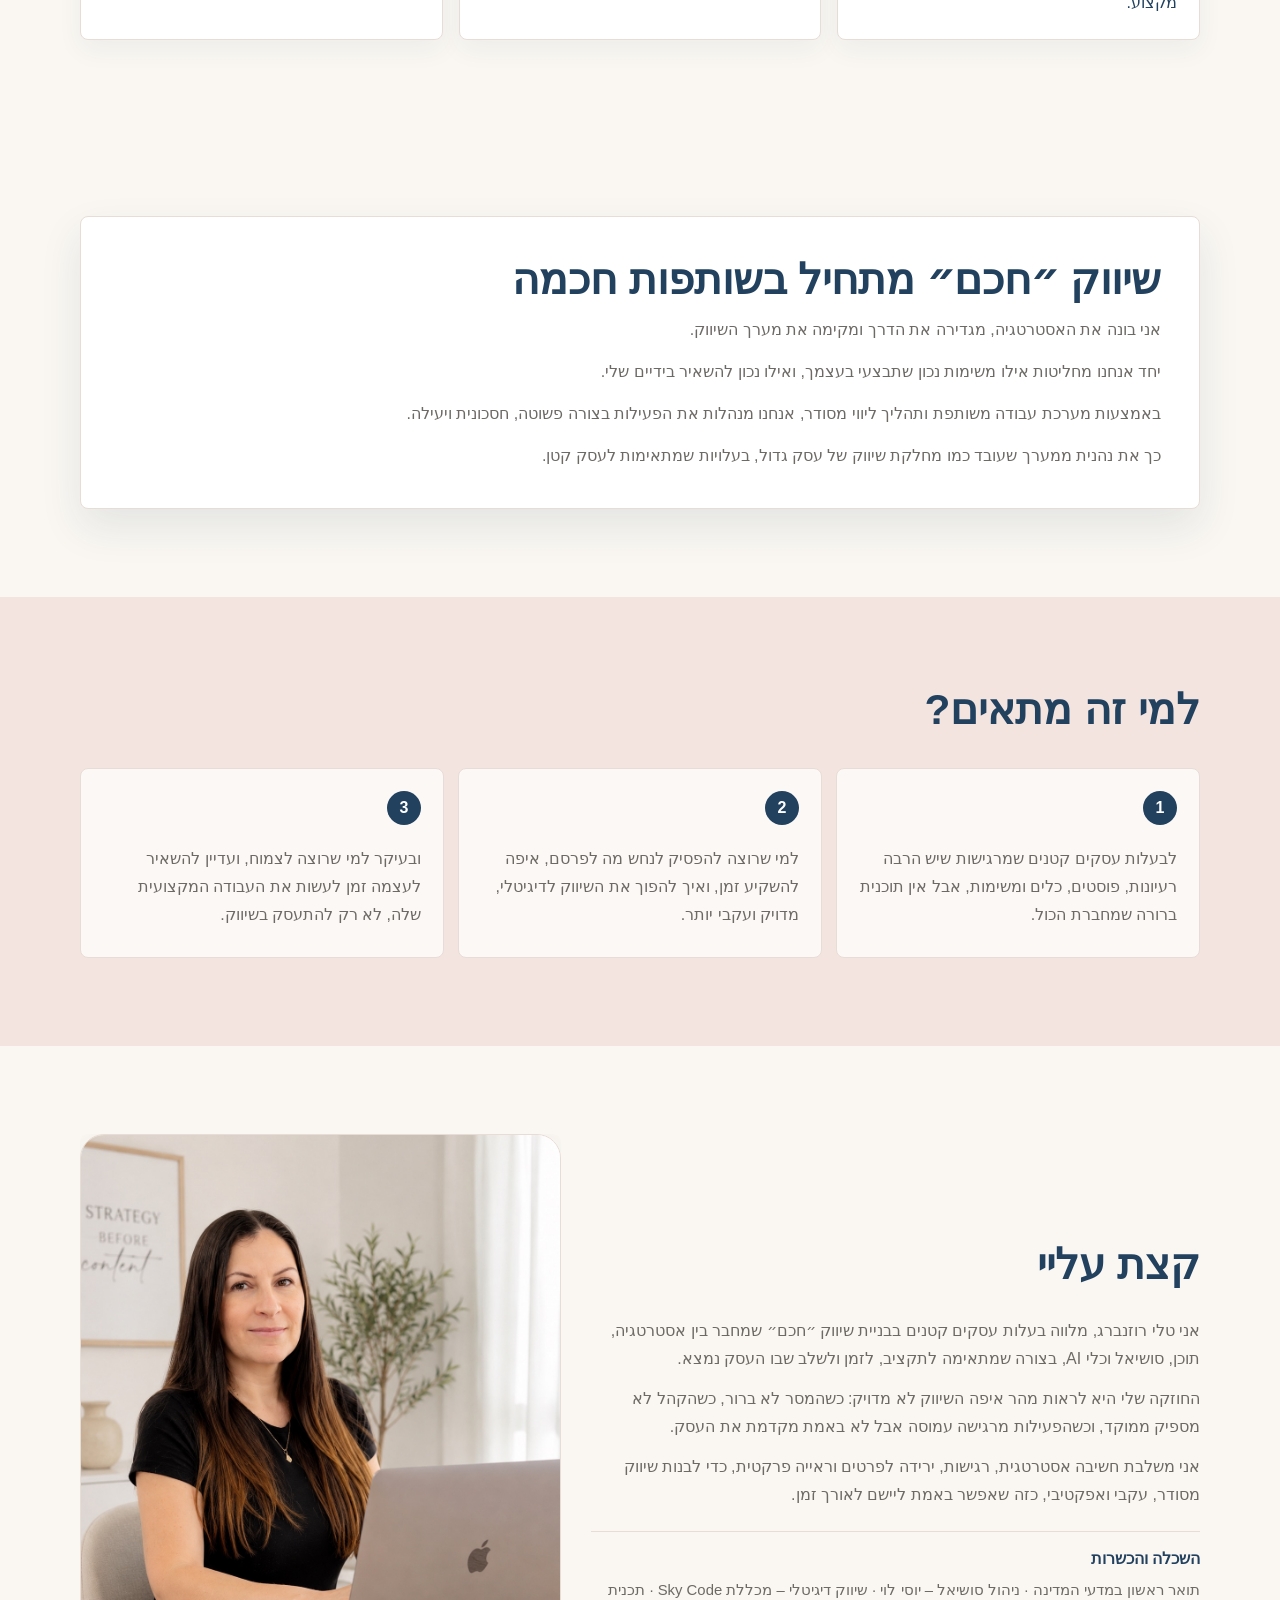
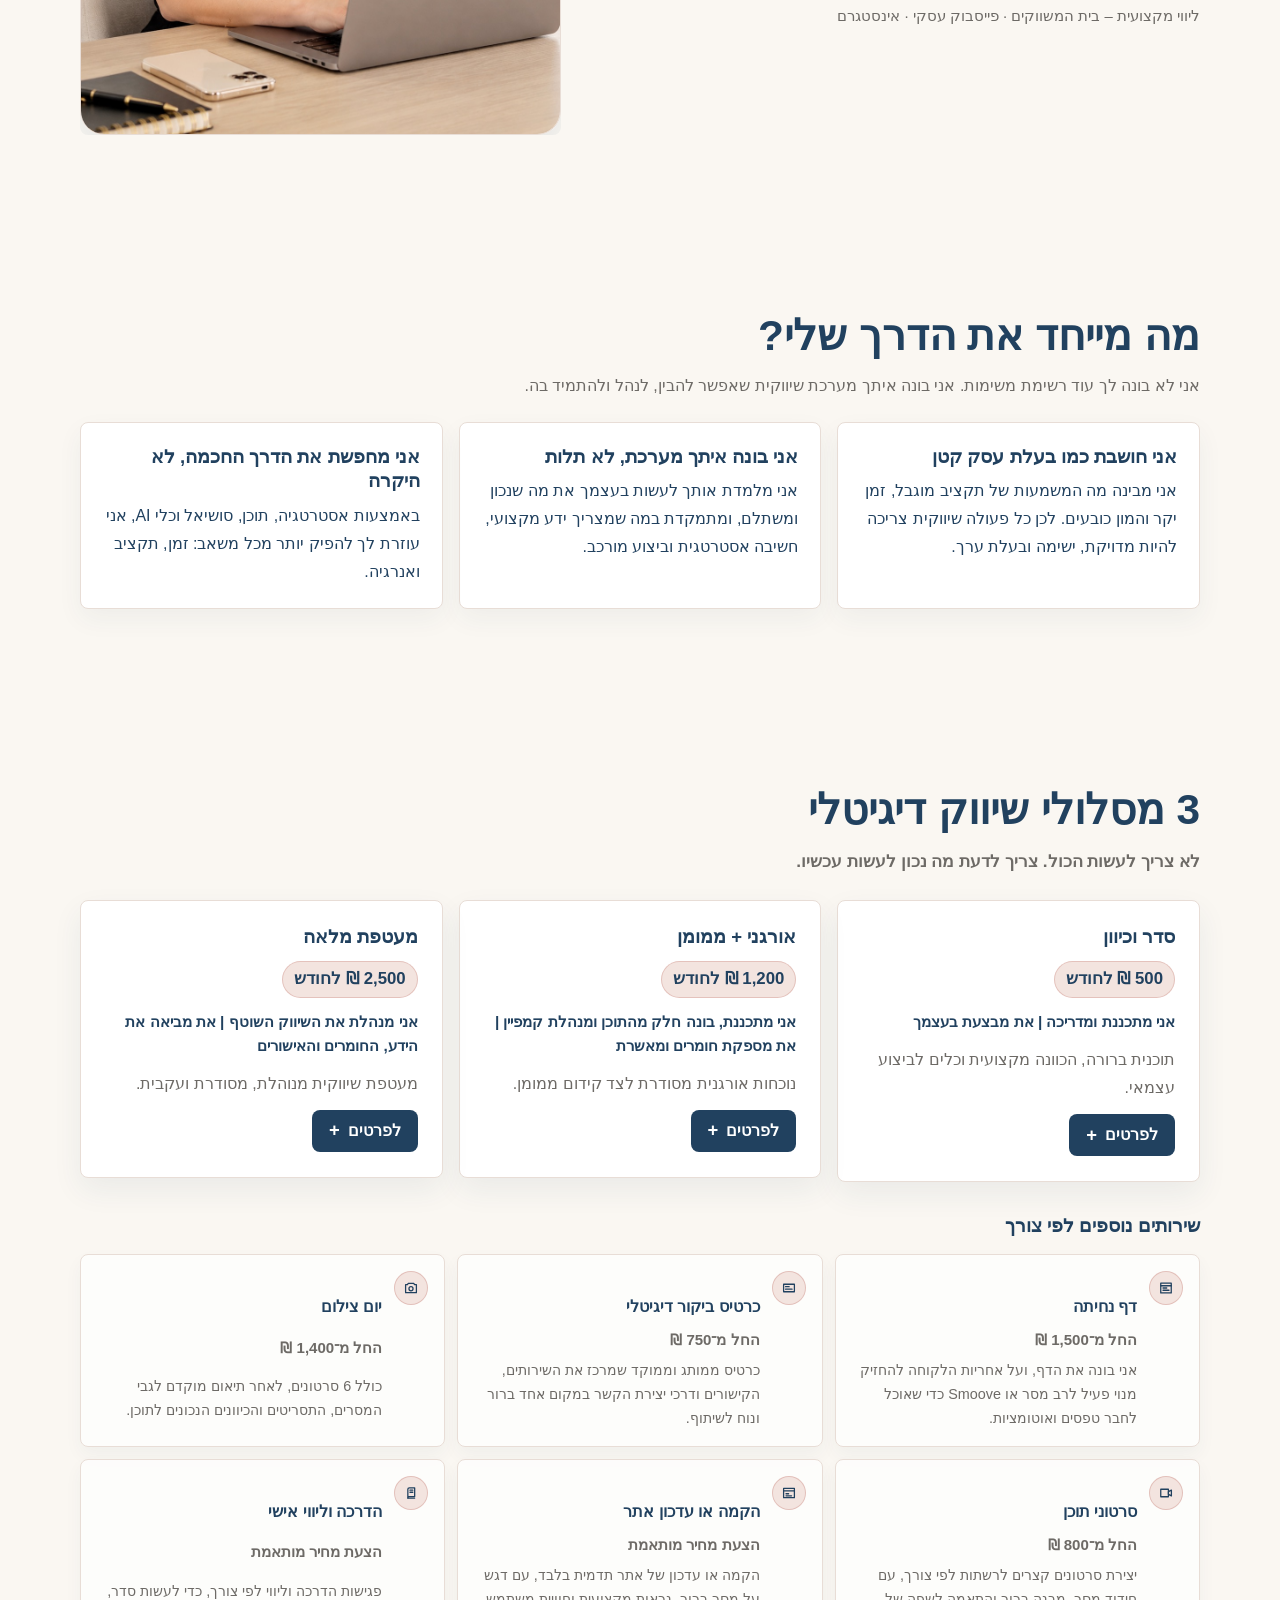
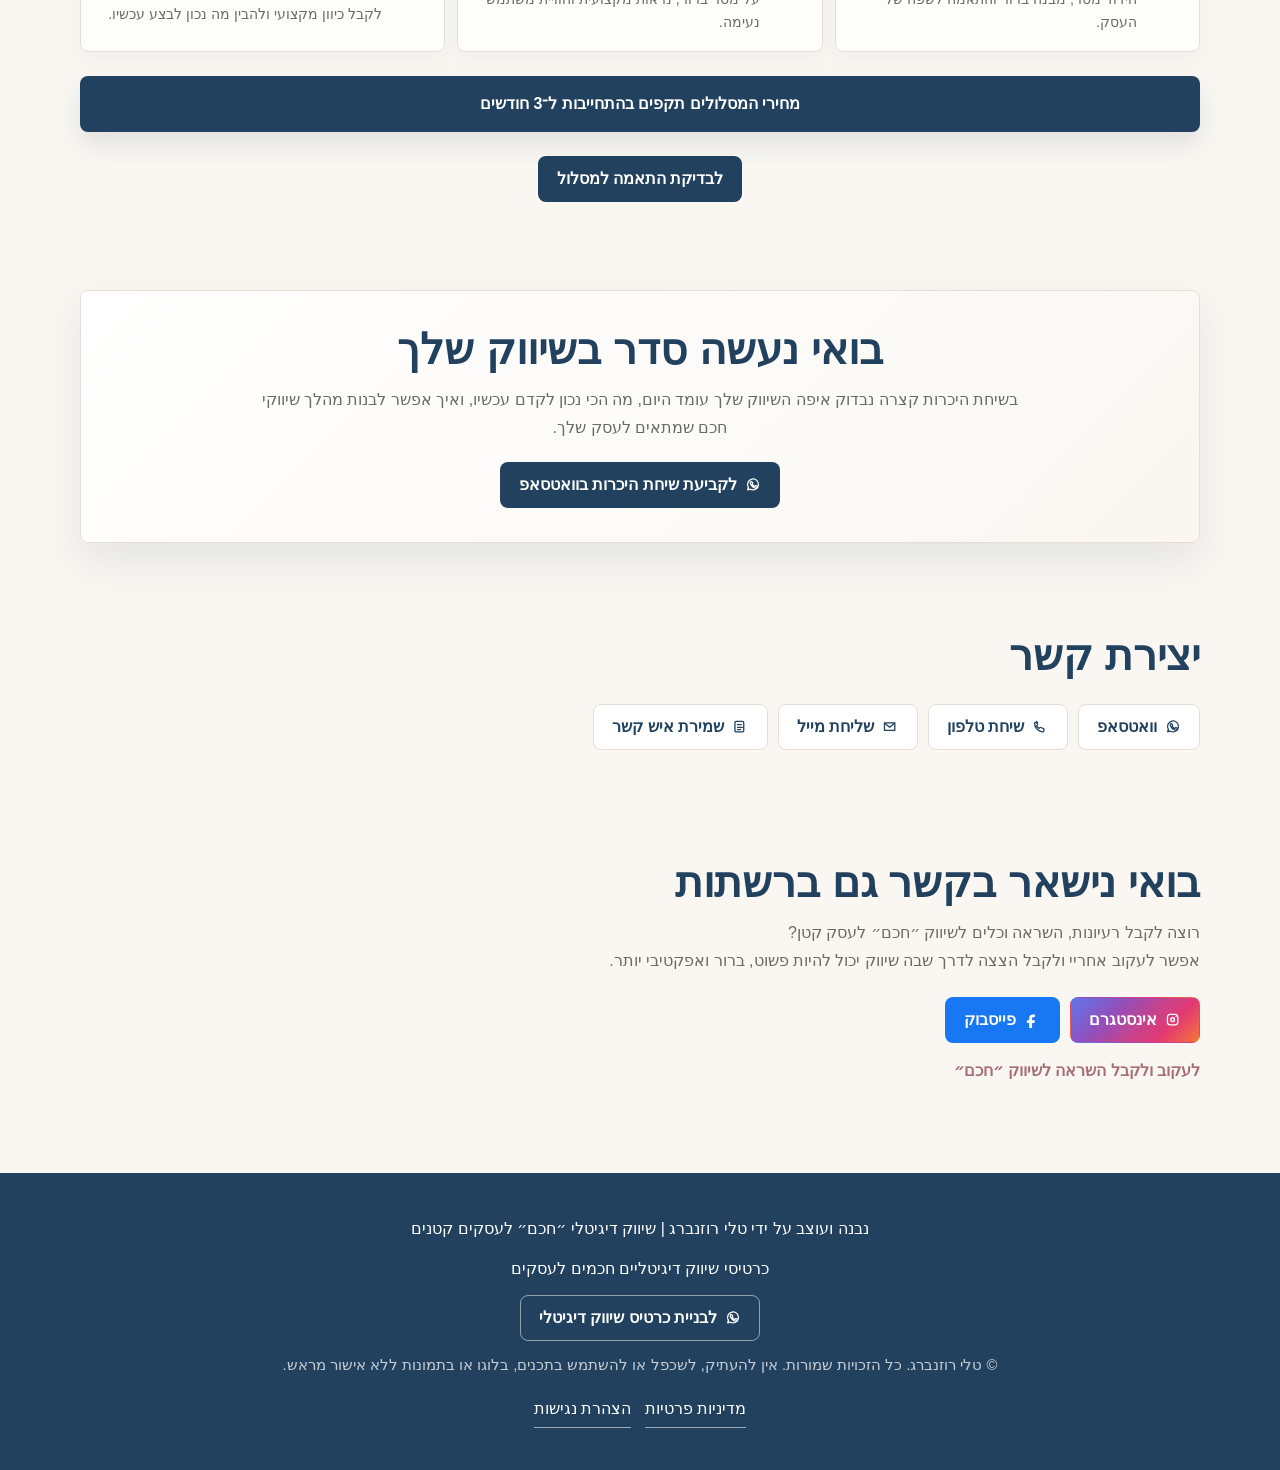
==== commit 41556eda: "fix: update plans heading and cache bust css" ====
--- a/index.html
+++ b/index.html
@@ -23,7 +23,7 @@
     <meta name="twitter:image" content="https://tali-digital-card.vercel.app/assets/workspace.jpeg">
 
     <link rel="preload" as="image" href="assets/profile.jpeg">
-    <link rel="stylesheet" href="style.css?v=20260802-plans-position-v8">
+    <link rel="stylesheet" href="style.css?v=20260802-plans-accordion-v9">
 
     <script type="application/ld+json">
       {
@@ -270,7 +270,7 @@
 
       <section id="plans" class="section plans-section" aria-labelledby="plans-title">
         <div class="section-heading plans-heading">
-          <h2 id="plans-title">3 מסלולי שיווק דיגיטלי לעסק קטן</h2>
+          <h2 id="plans-title">3 מסלולי שיווק דיגיטלי</h2>
           <p>לא צריך לעשות הכול. צריך לדעת מה נכון לעשות עכשיו.</p>
         </div>
 
--- a/style.css
+++ b/style.css
@@ -576,12 +576,13 @@
 .plans-grid {
   display: grid;
   gap: 16px;
+  align-items: start;
 }
 
 .marketing-plan-card {
   display: flex;
   flex-direction: column;
-  min-height: 100%;
+  min-height: 0;
   background: var(--color-surface);
   border: 1px solid var(--color-border);
   border-radius: var(--radius);
@@ -1117,7 +1118,7 @@
 
   .plans-grid {
     grid-template-columns: repeat(3, minmax(0, 1fr));
-    align-items: stretch;
+    align-items: start;
   }
 
   .extra-services-grid {
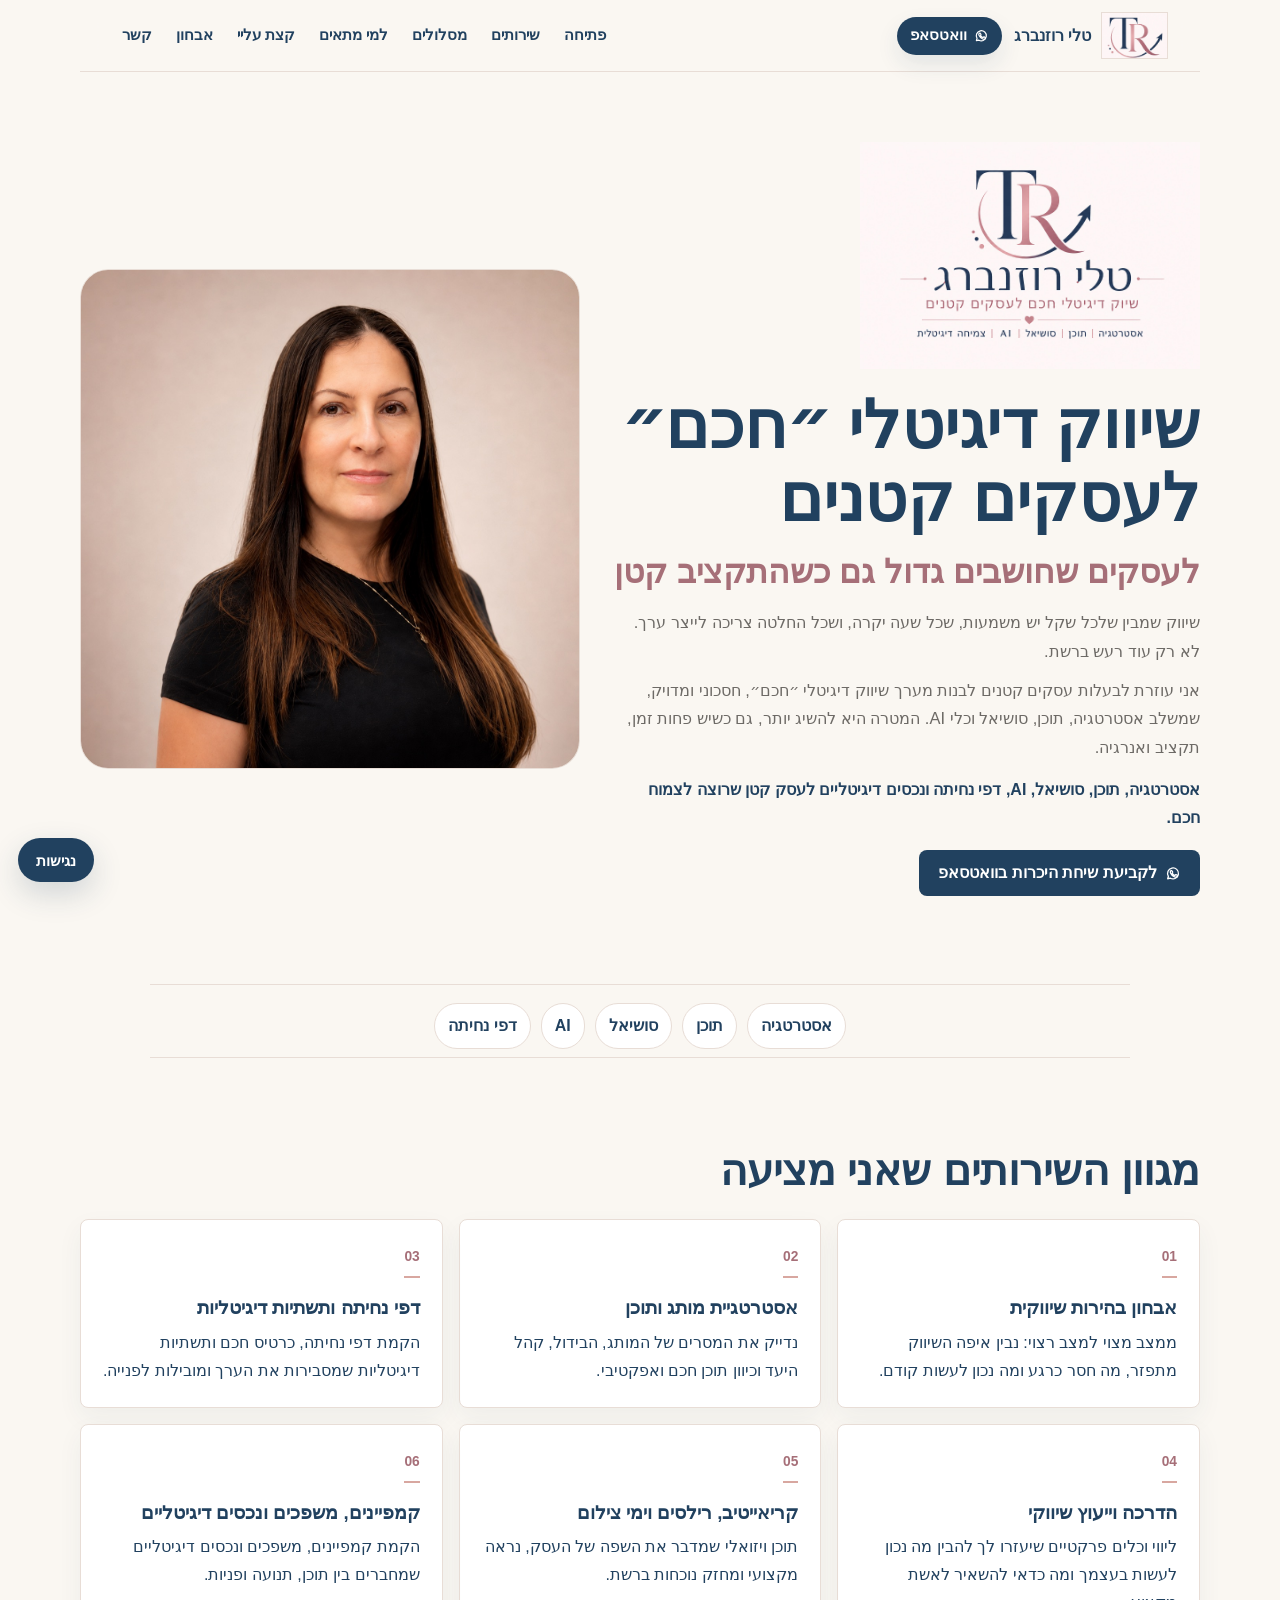
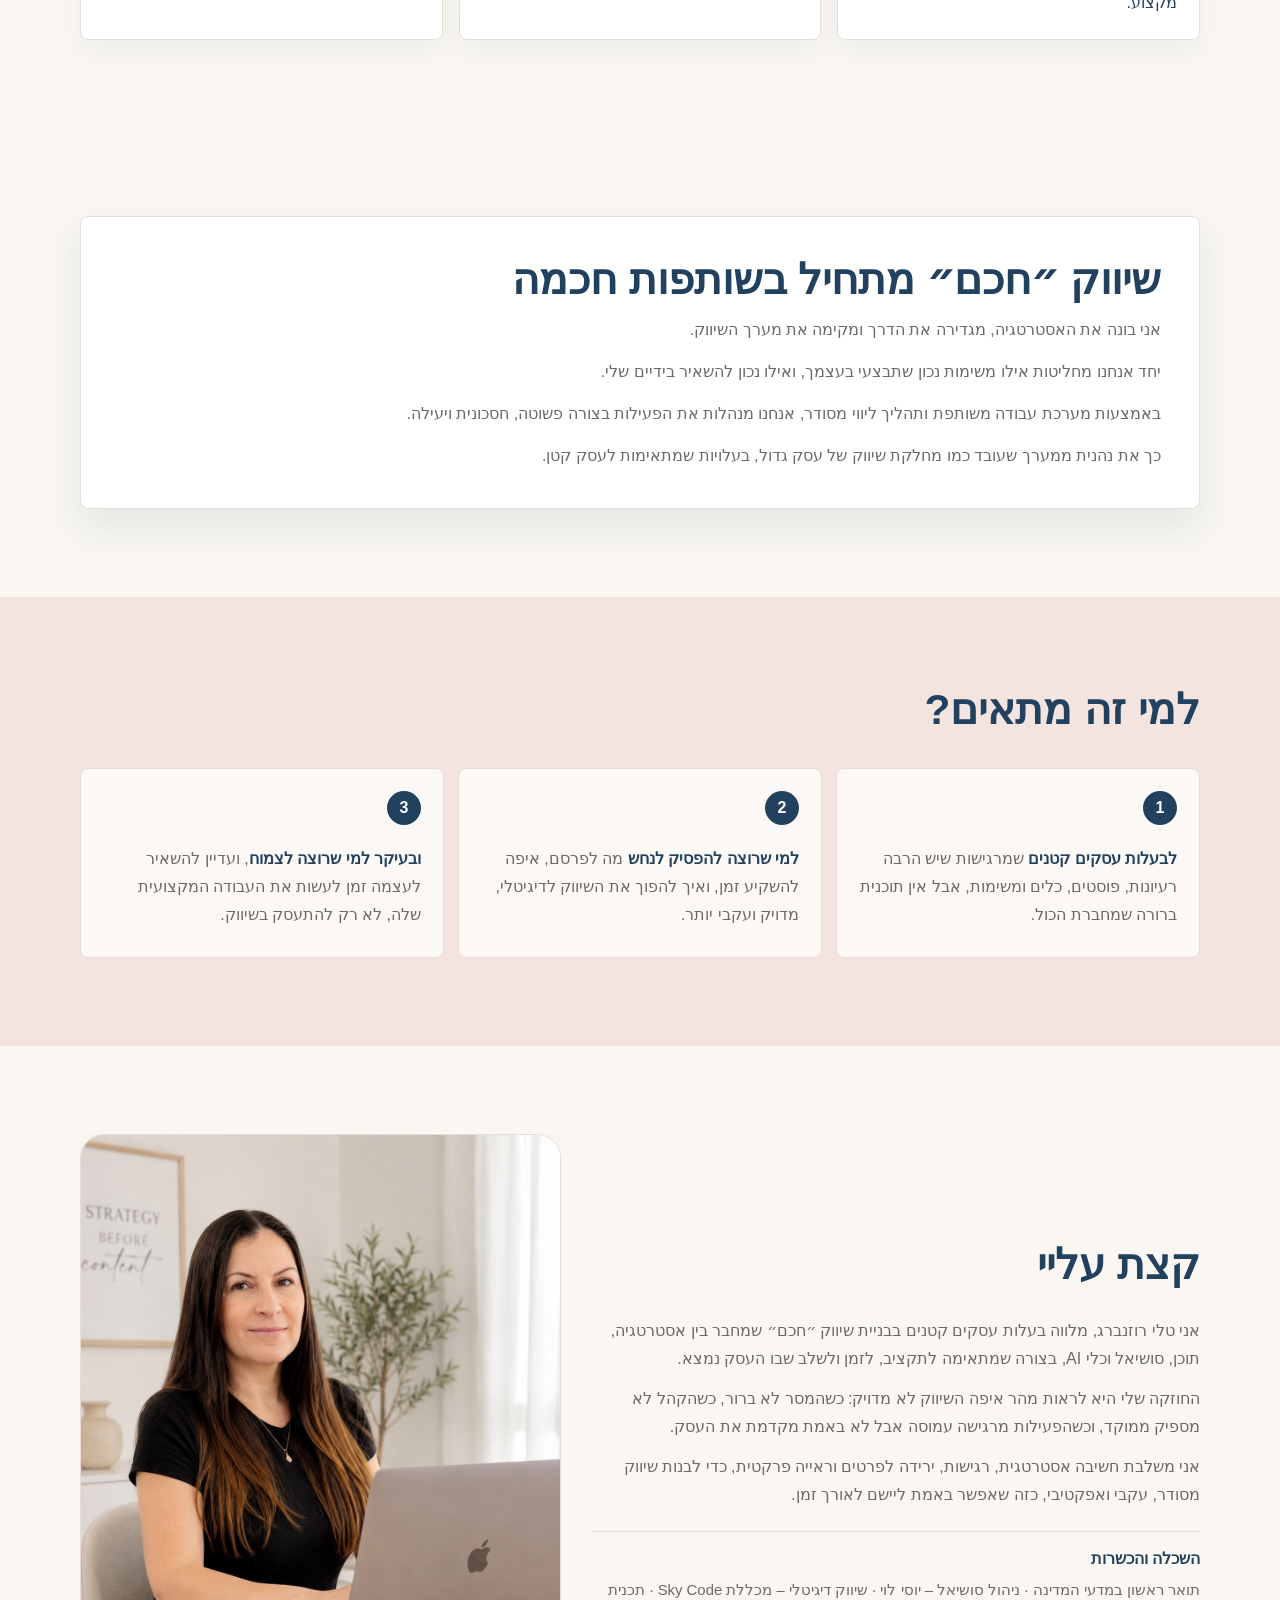
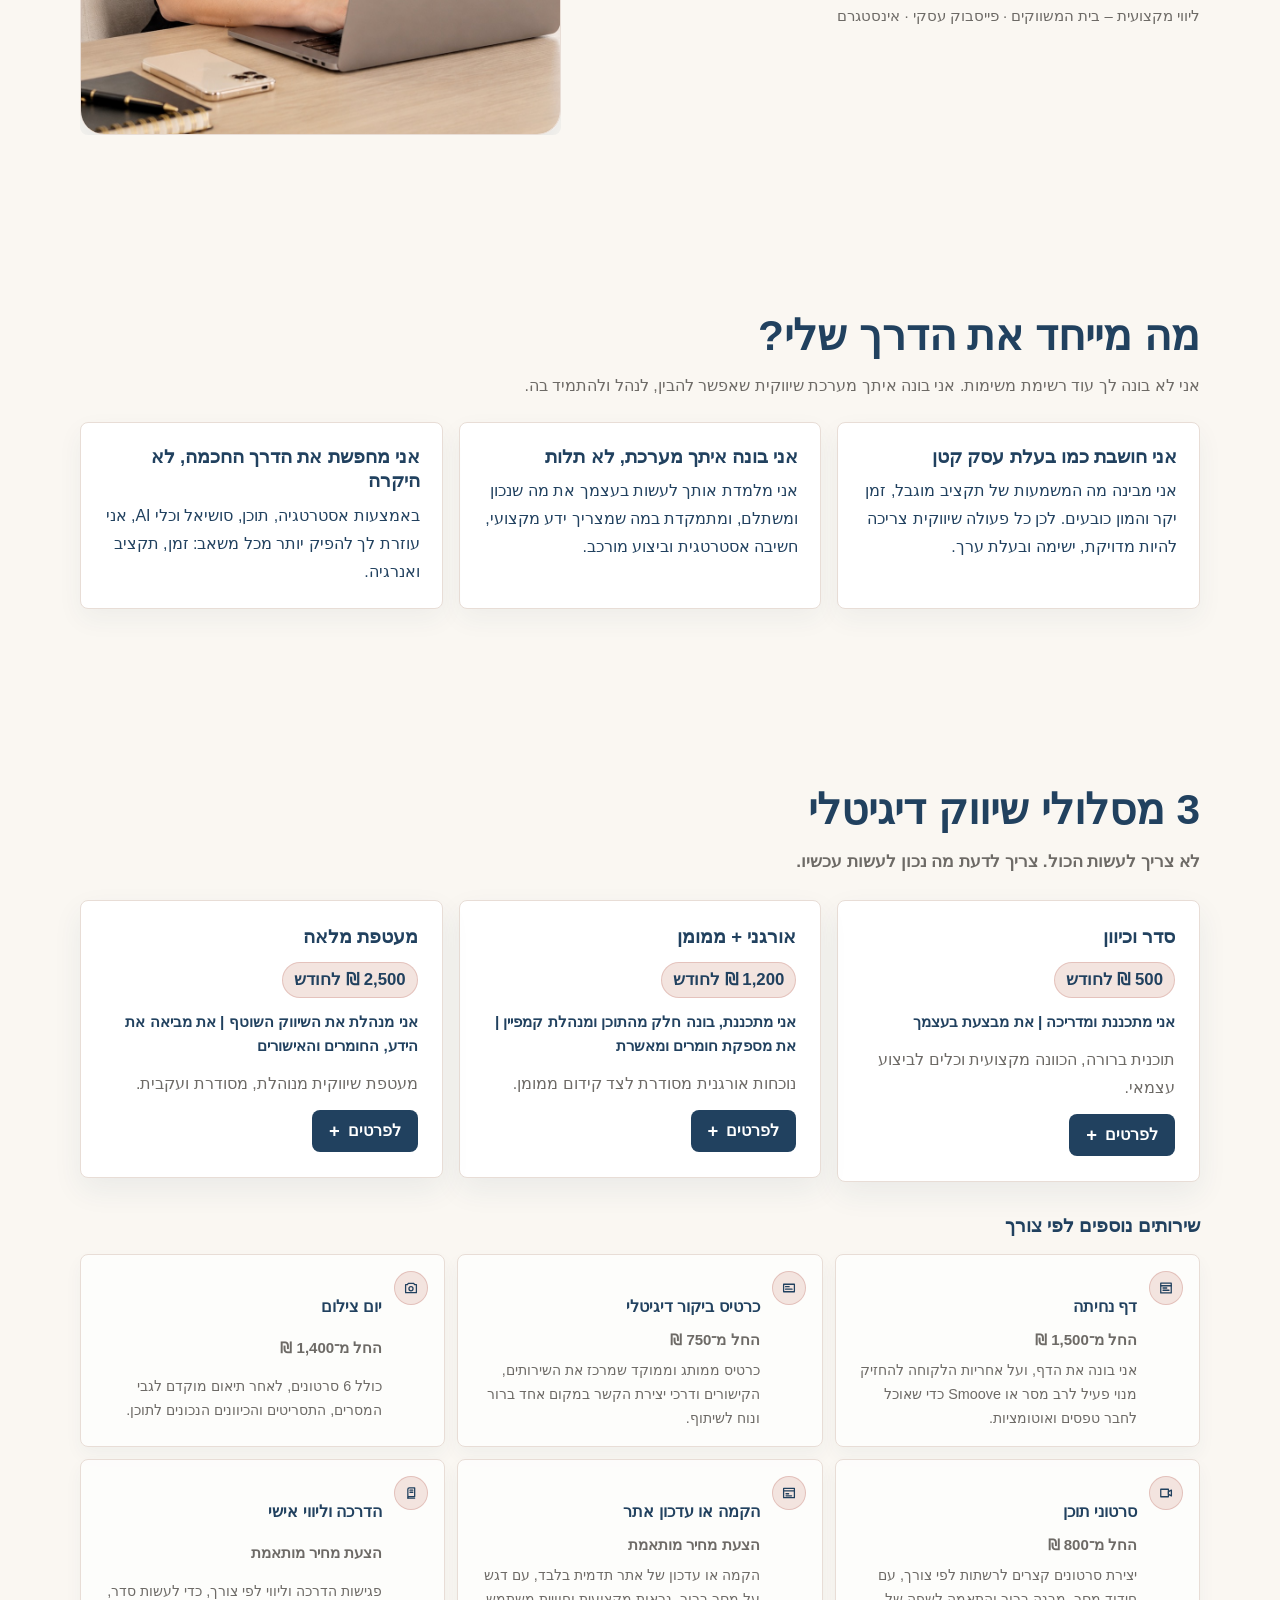
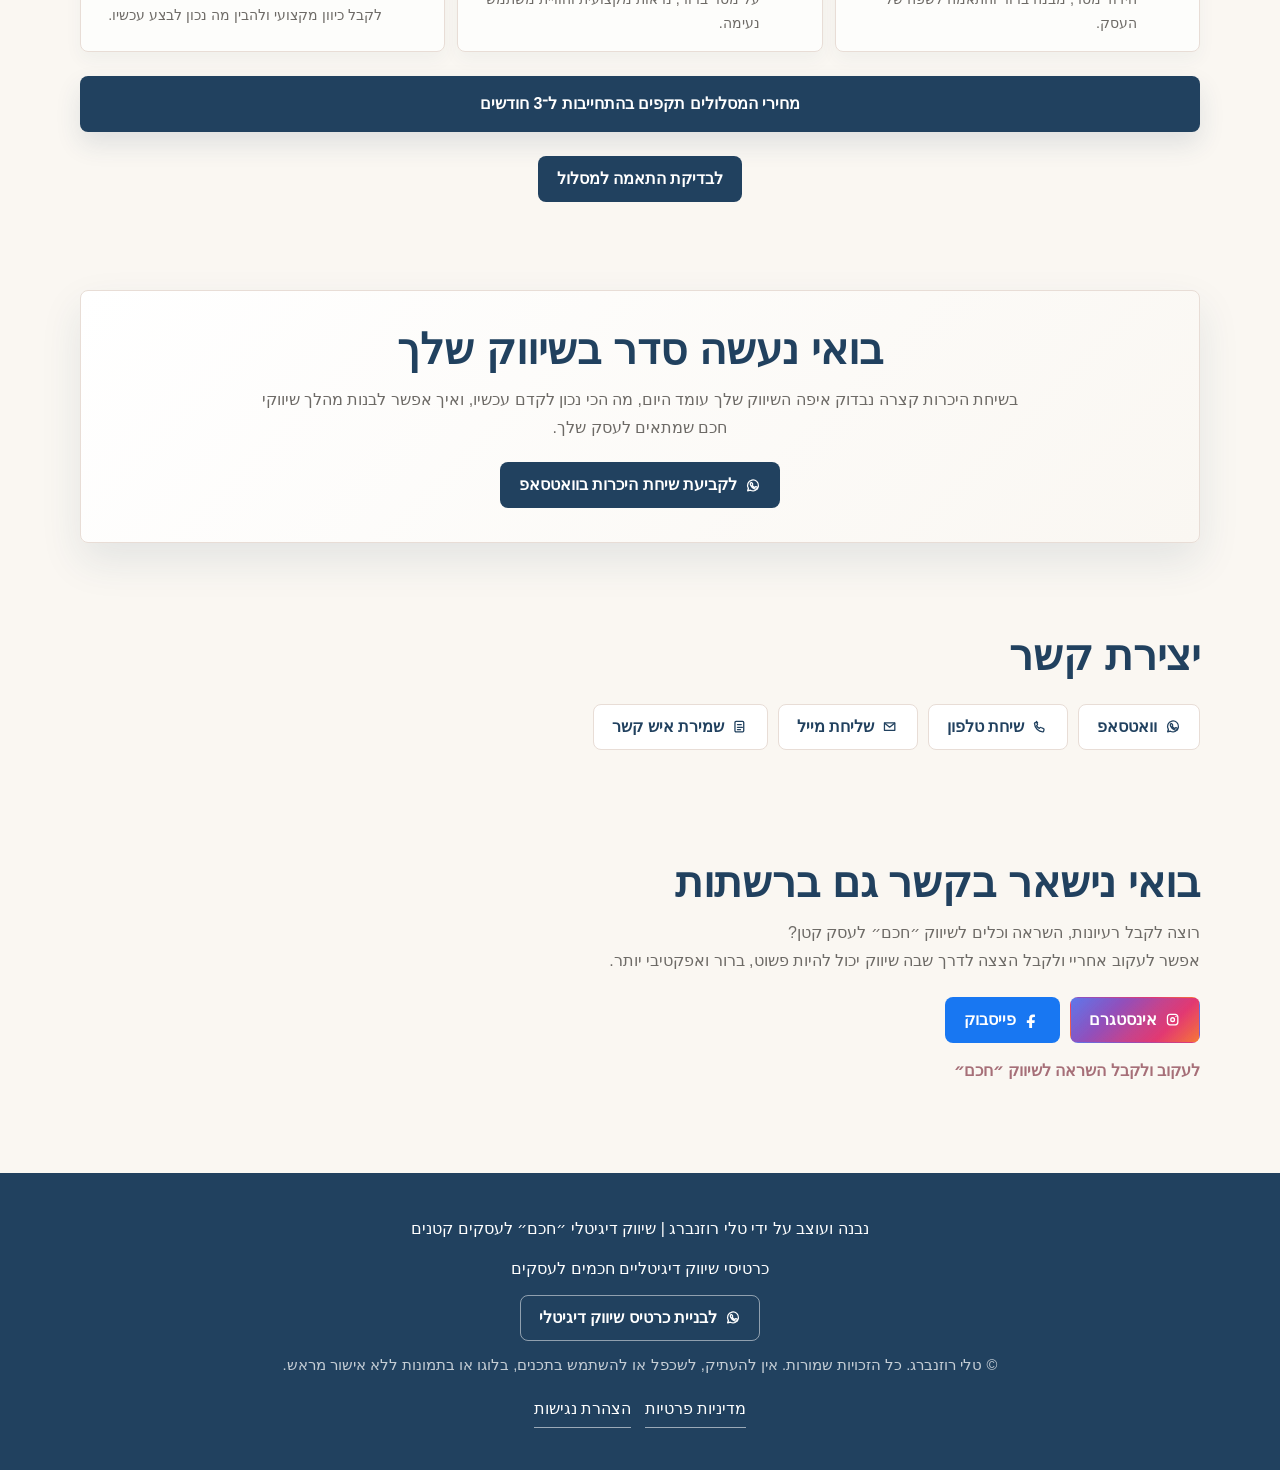
==== commit b92eb028: "content: emphasize fit section and smart quotes" ====
--- a/index.html
+++ b/index.html
@@ -23,7 +23,7 @@
     <meta name="twitter:image" content="https://tali-digital-card.vercel.app/assets/workspace.jpeg">
 
     <link rel="preload" as="image" href="assets/profile.jpeg">
-    <link rel="stylesheet" href="style.css?v=20260802-plans-accordion-v9">
+    <link rel="stylesheet" href="style.css?v=20260809-polish-v10">
 
     <script type="application/ld+json">
       {
@@ -134,11 +134,11 @@
         <div class="hero-content">
           <img class="hero-logo" src="assets/logo.jpeg" alt="לוגו טלי רוזנברג - שיווק דיגיטלי חכם לעסקים קטנים" width="900" height="600">
           <h1 class="sr-only">טלי רוזנברג | שיווק דיגיטלי חכם לעסקים קטנים</h1>
-          <p class="hero-title" aria-hidden="true">שיווק דיגיטלי <span class="smart-word">״חכם״</span> לעסקים קטנים</p>
+          <p class="hero-title" aria-hidden="true">שיווק דיגיטלי <span class="smart-word"><span class="smart-quote">״</span>חכם<span class="smart-quote">״</span></span> לעסקים קטנים</p>
           <p class="hero-line">לעסקים שחושבים גדול גם כשהתקציב קטן</p>
           <div class="hero-text">
             <p>שיווק שמבין שלכל שקל יש משמעות, שכל שעה יקרה, ושכל החלטה צריכה לייצר ערך. לא רק עוד רעש ברשת.</p>
-            <p>אני עוזרת לבעלות עסקים קטנים לבנות מערך שיווק דיגיטלי <span class="smart-word">״חכם״</span>, חסכוני ומדויק, שמשלב אסטרטגיה, תוכן, סושיאל וכלי AI. המטרה היא להשיג יותר, גם כשיש פחות זמן, תקציב ואנרגיה.</p>
+            <p>אני עוזרת לבעלות עסקים קטנים לבנות מערך שיווק דיגיטלי <span class="smart-word"><span class="smart-quote">״</span>חכם<span class="smart-quote">״</span></span>, חסכוני ומדויק, שמשלב אסטרטגיה, תוכן, סושיאל וכלי AI. המטרה היא להשיג יותר, גם כשיש פחות זמן, תקציב ואנרגיה.</p>
           </div>
           <p class="hero-clarity">אסטרטגיה, תוכן, סושיאל, AI, דפי נחיתה ונכסים דיגיטליים לעסק קטן שרוצה לצמוח חכם.</p>
           <a class="button button-primary" href="https://wa.me/972586287333?text=היי%20טלי,%20אשמח%20לתאם%20אבחון%20בהירות%20שיווקית%20לעסק%20שלי" target="_blank" rel="noopener noreferrer" aria-label="לקביעת שיחת היכרות בוואטסאפ עם טלי רוזנברג">
@@ -199,7 +199,7 @@
 
       <section id="digital-assets" class="section asset-section">
         <div class="asset-panel">
-          <h2>שיווק <span class="smart-word">״חכם״</span> מתחיל בשותפות חכמה</h2>
+          <h2>שיווק <span class="smart-word"><span class="smart-quote">״</span>חכם<span class="smart-quote">״</span></span> מתחיל בשותפות חכמה</h2>
           <div class="text-stack">
             <p>אני בונה את האסטרטגיה, מגדירה את הדרך ומקימה את מערך השיווק.</p>
             <p>יחד אנחנו מחליטות אילו משימות נכון שתבצעי בעצמך, ואילו נכון להשאיר בידיים שלי.</p>
@@ -216,15 +216,15 @@
         <div class="process-list">
           <article>
             <span>1</span>
-            <p>לבעלות עסקים קטנים שמרגישות שיש הרבה רעיונות, פוסטים, כלים ומשימות, אבל אין תוכנית ברורה שמחברת הכול.</p>
+            <p><strong>לבעלות עסקים קטנים</strong> שמרגישות שיש הרבה רעיונות, פוסטים, כלים ומשימות, אבל אין תוכנית ברורה שמחברת הכול.</p>
           </article>
           <article>
             <span>2</span>
-            <p>למי שרוצה להפסיק לנחש מה לפרסם, איפה להשקיע זמן, ואיך להפוך את השיווק לדיגיטלי, מדויק ועקבי יותר.</p>
+            <p><strong>למי שרוצה להפסיק לנחש</strong> מה לפרסם, איפה להשקיע זמן, ואיך להפוך את השיווק לדיגיטלי, מדויק ועקבי יותר.</p>
           </article>
           <article>
             <span>3</span>
-            <p>ובעיקר למי שרוצה לצמוח, ועדיין להשאיר לעצמה זמן לעשות את העבודה המקצועית שלה, לא רק להתעסק בשיווק.</p>
+            <p><strong>ובעיקר למי שרוצה לצמוח</strong>, ועדיין להשאיר לעצמה זמן לעשות את העבודה המקצועית שלה, לא רק להתעסק בשיווק.</p>
           </article>
         </div>
       </section>
@@ -233,7 +233,7 @@
         <div class="split-copy">
           <h2>קצת עליי</h2>
           <div class="about-copy">
-            <p>אני טלי רוזנברג, מלווה בעלות עסקים קטנים בבניית שיווק <span class="smart-word">״חכם״</span> שמחבר בין אסטרטגיה, תוכן, סושיאל וכלי AI, בצורה שמתאימה לתקציב, לזמן ולשלב שבו העסק נמצא.</p>
+            <p>אני טלי רוזנברג, מלווה בעלות עסקים קטנים בבניית שיווק <span class="smart-word"><span class="smart-quote">״</span>חכם<span class="smart-quote">״</span></span> שמחבר בין אסטרטגיה, תוכן, סושיאל וכלי AI, בצורה שמתאימה לתקציב, לזמן ולשלב שבו העסק נמצא.</p>
             <p>החוזקה שלי היא לראות מהר איפה השיווק לא מדויק: כשהמסר לא ברור, כשהקהל לא מספיק ממוקד, וכשהפעילות מרגישה עמוסה אבל לא באמת מקדמת את העסק.</p>
             <p>אני משלבת חשיבה אסטרטגית, רגישות, ירידה לפרטים וראייה פרקטית, כדי לבנות שיווק מסודר, עקבי ואפקטיבי, כזה שאפשר באמת ליישם לאורך זמן.</p>
           </div>
@@ -444,7 +444,7 @@
       <section id="social" class="section social-section">
         <div class="section-heading">
           <h2>בואי נישאר בקשר גם ברשתות</h2>
-          <p>רוצה לקבל רעיונות, השראה וכלים לשיווק <span class="smart-word">״חכם״</span> לעסק קטן?</p>
+          <p>רוצה לקבל רעיונות, השראה וכלים לשיווק <span class="smart-word"><span class="smart-quote">״</span>חכם<span class="smart-quote">״</span></span> לעסק קטן?</p>
           <p>אפשר לעקוב אחריי ולקבל הצצה לדרך שבה שיווק יכול להיות פשוט, ברור ואפקטיבי יותר.</p>
         </div>
         <div class="contact-actions">
@@ -457,13 +457,13 @@
             <span>פייסבוק</span>
           </a>
         </div>
-        <p class="social-note">לעקוב ולקבל השראה לשיווק <span class="smart-word">״חכם״</span></p>
+        <p class="social-note">לעקוב ולקבל השראה לשיווק <span class="smart-word"><span class="smart-quote">״</span>חכם<span class="smart-quote">״</span></span></p>
       </section>
     </main>
 
     <footer class="site-footer">
       <div class="footer-inner">
-        <p>נבנה ועוצב על ידי טלי רוזנברג | שיווק דיגיטלי <span class="smart-word">״חכם״</span> לעסקים קטנים</p>
+        <p>נבנה ועוצב על ידי טלי רוזנברג | שיווק דיגיטלי <span class="smart-word"><span class="smart-quote">״</span>חכם<span class="smart-quote">״</span></span> לעסקים קטנים</p>
         <p>כרטיסי שיווק דיגיטליים חכמים לעסקים</p>
         <a class="button button-outline" href="https://wa.me/message/R774GIXF2DOGP1" target="_blank" rel="noopener noreferrer" aria-label="פנייה בוואטסאפ לבניית כרטיס שיווק דיגיטלי">
           <svg class="button-icon" aria-hidden="true"><use href="#icon-whatsapp"></use></svg>
--- a/style.css
+++ b/style.css
@@ -120,7 +120,7 @@
 }
 
 .brand img {
-  width: 58px;
+  width: 67px;
   aspect-ratio: 64 / 45;
   border: 1px solid var(--color-border);
   object-fit: cover;
@@ -282,6 +282,11 @@
   white-space: nowrap;
 }
 
+.smart-quote {
+  font-family: "Arial Rounded MT Bold", "Trebuchet MS", Arial, sans-serif;
+  font-weight: inherit;
+}
+
 .hero-line {
   margin-bottom: 0;
   color: #a66f78;
@@ -852,6 +857,11 @@
 .process-list p {
   margin-bottom: 0;
   color: var(--color-muted);
+}
+
+.process-list strong {
+  color: var(--color-primary);
+  font-weight: 700;
 }
 
 .split-section {
@@ -1189,7 +1199,7 @@
   }
 
   .brand img {
-    width: 58px;
+    width: 67px;
   }
 
   .header-whatsapp {
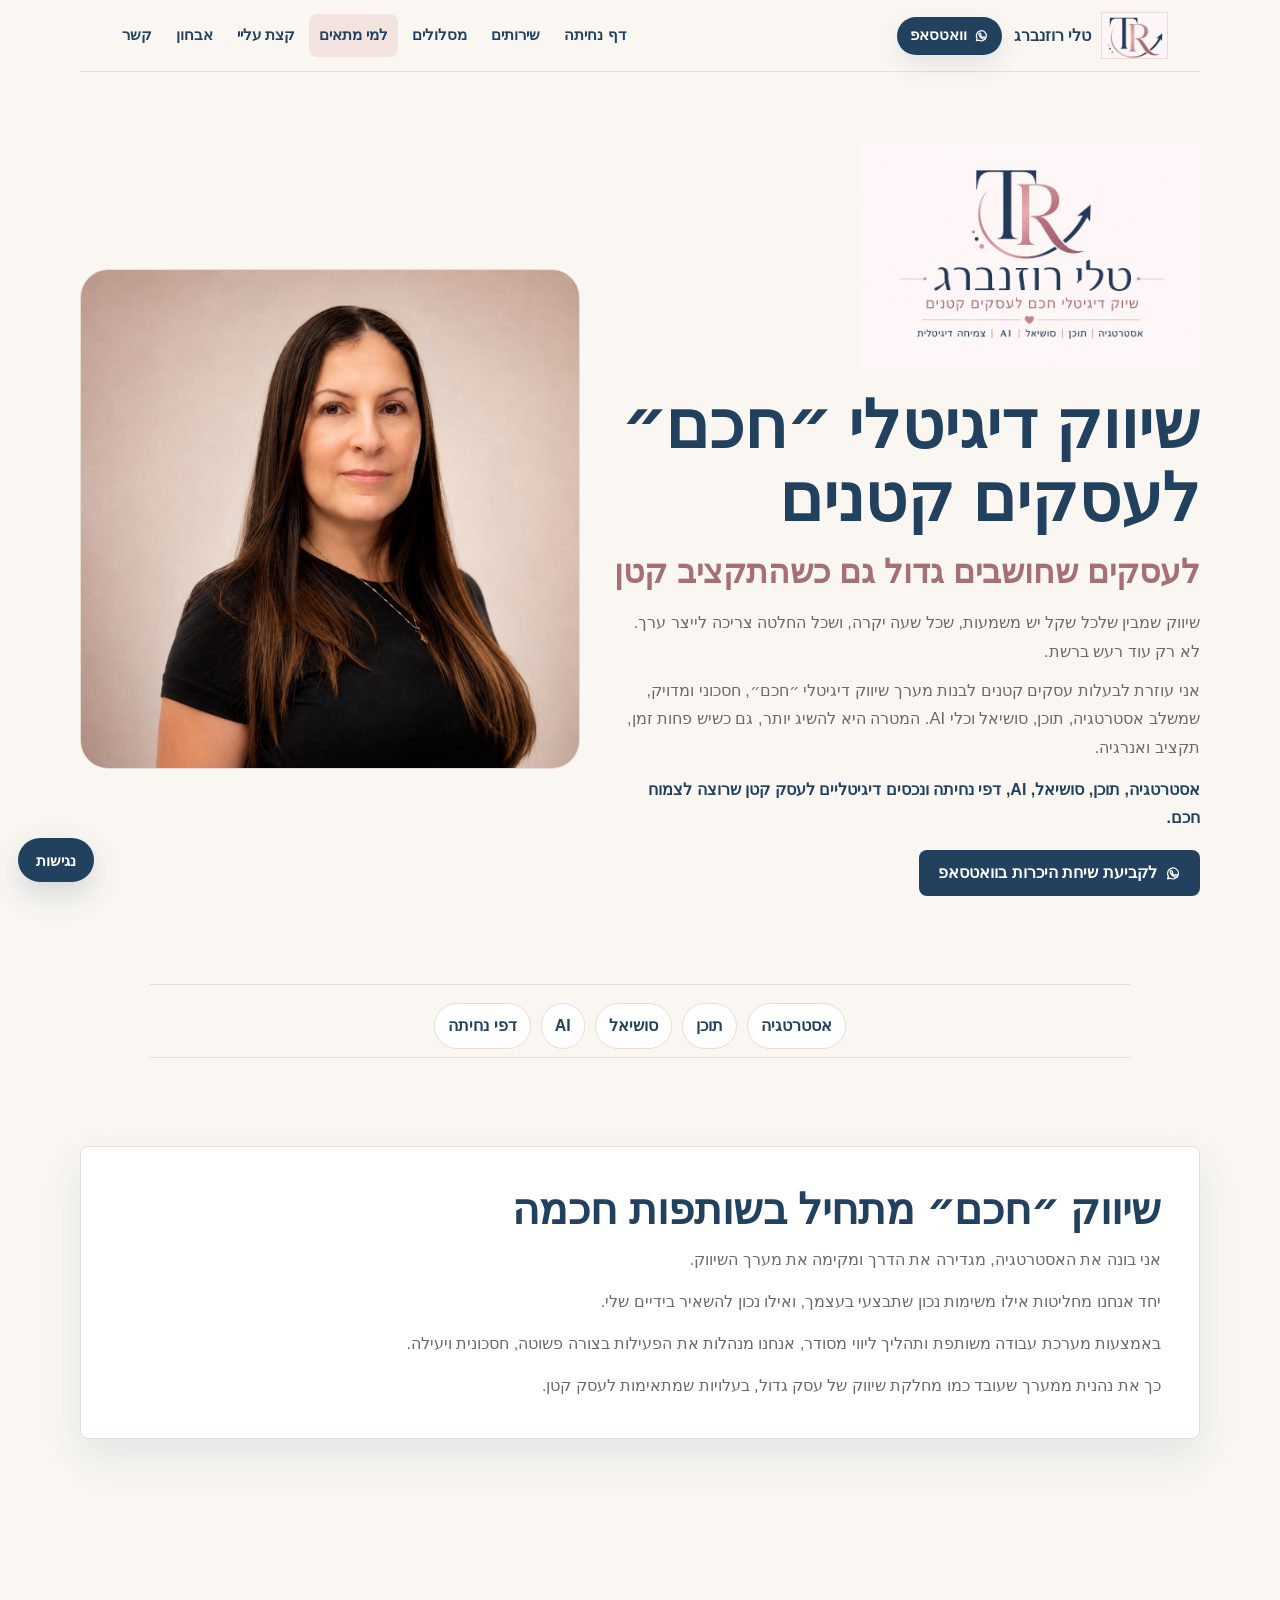
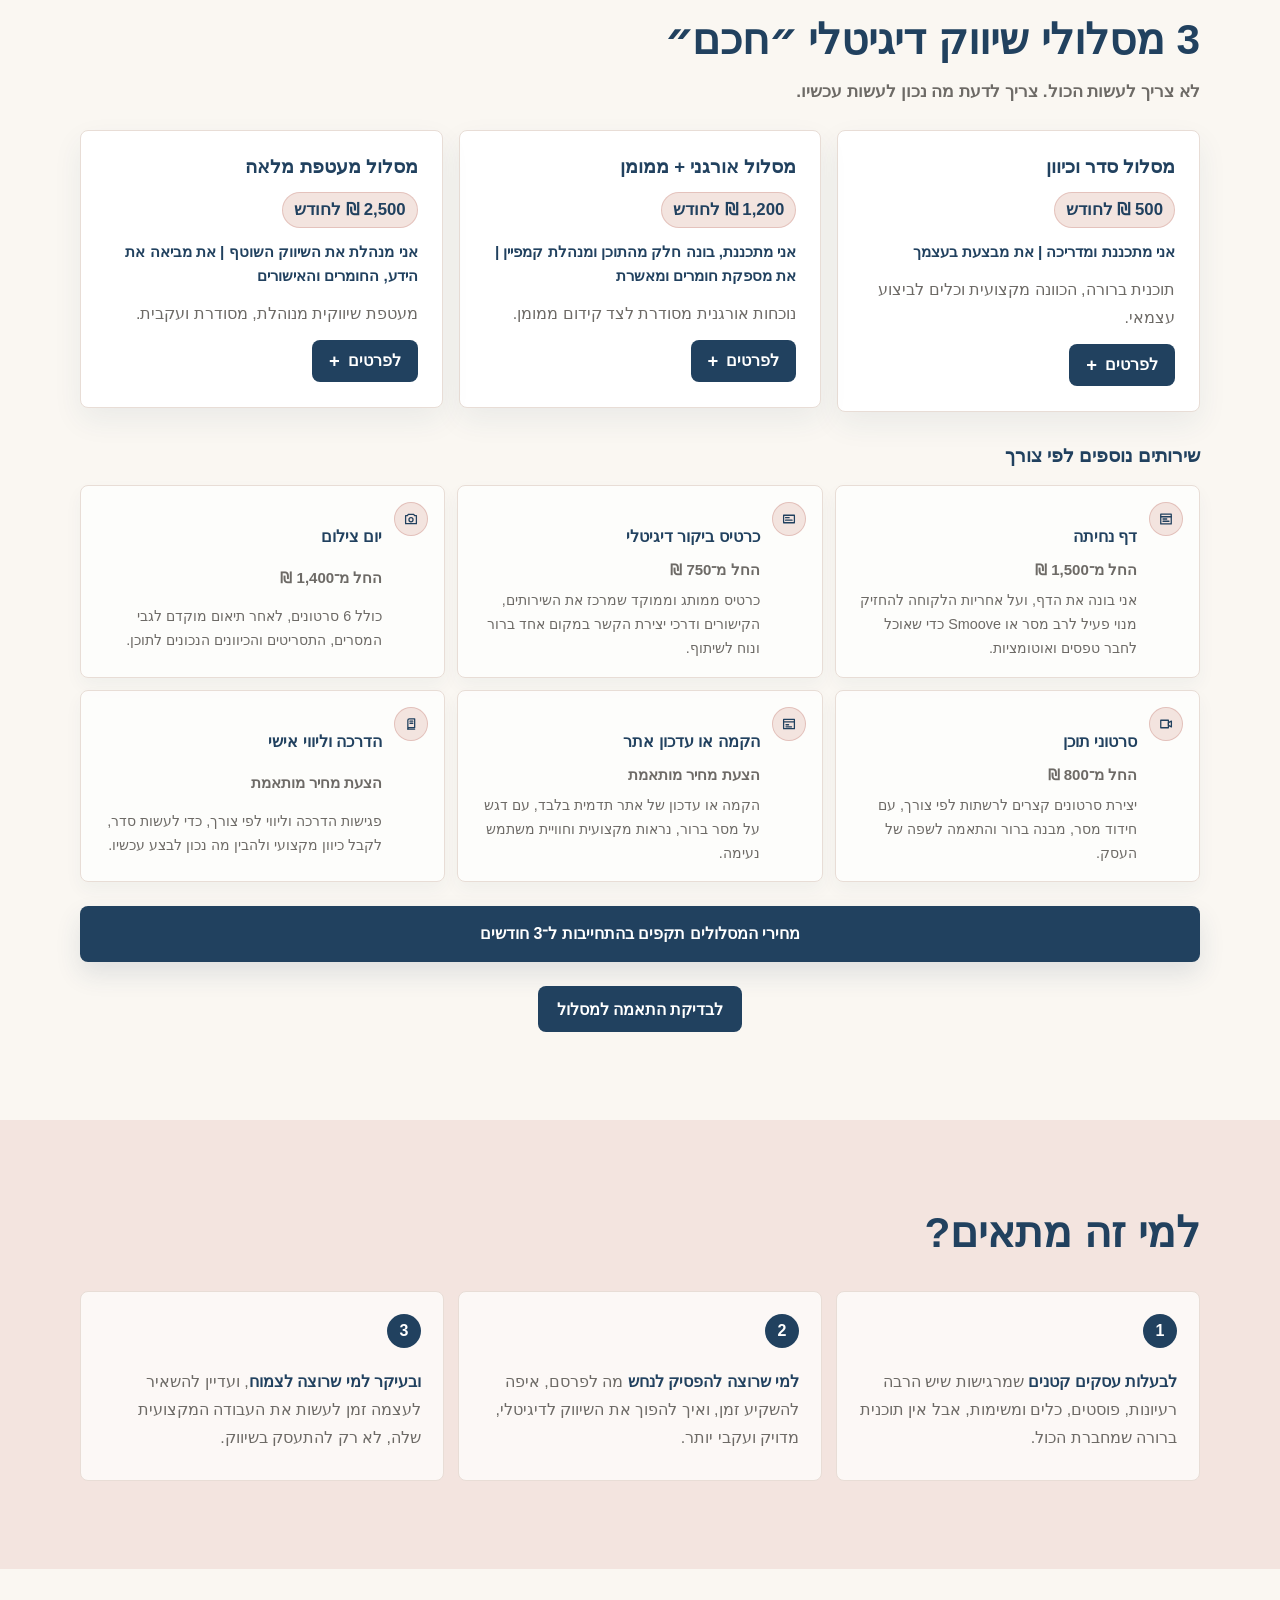
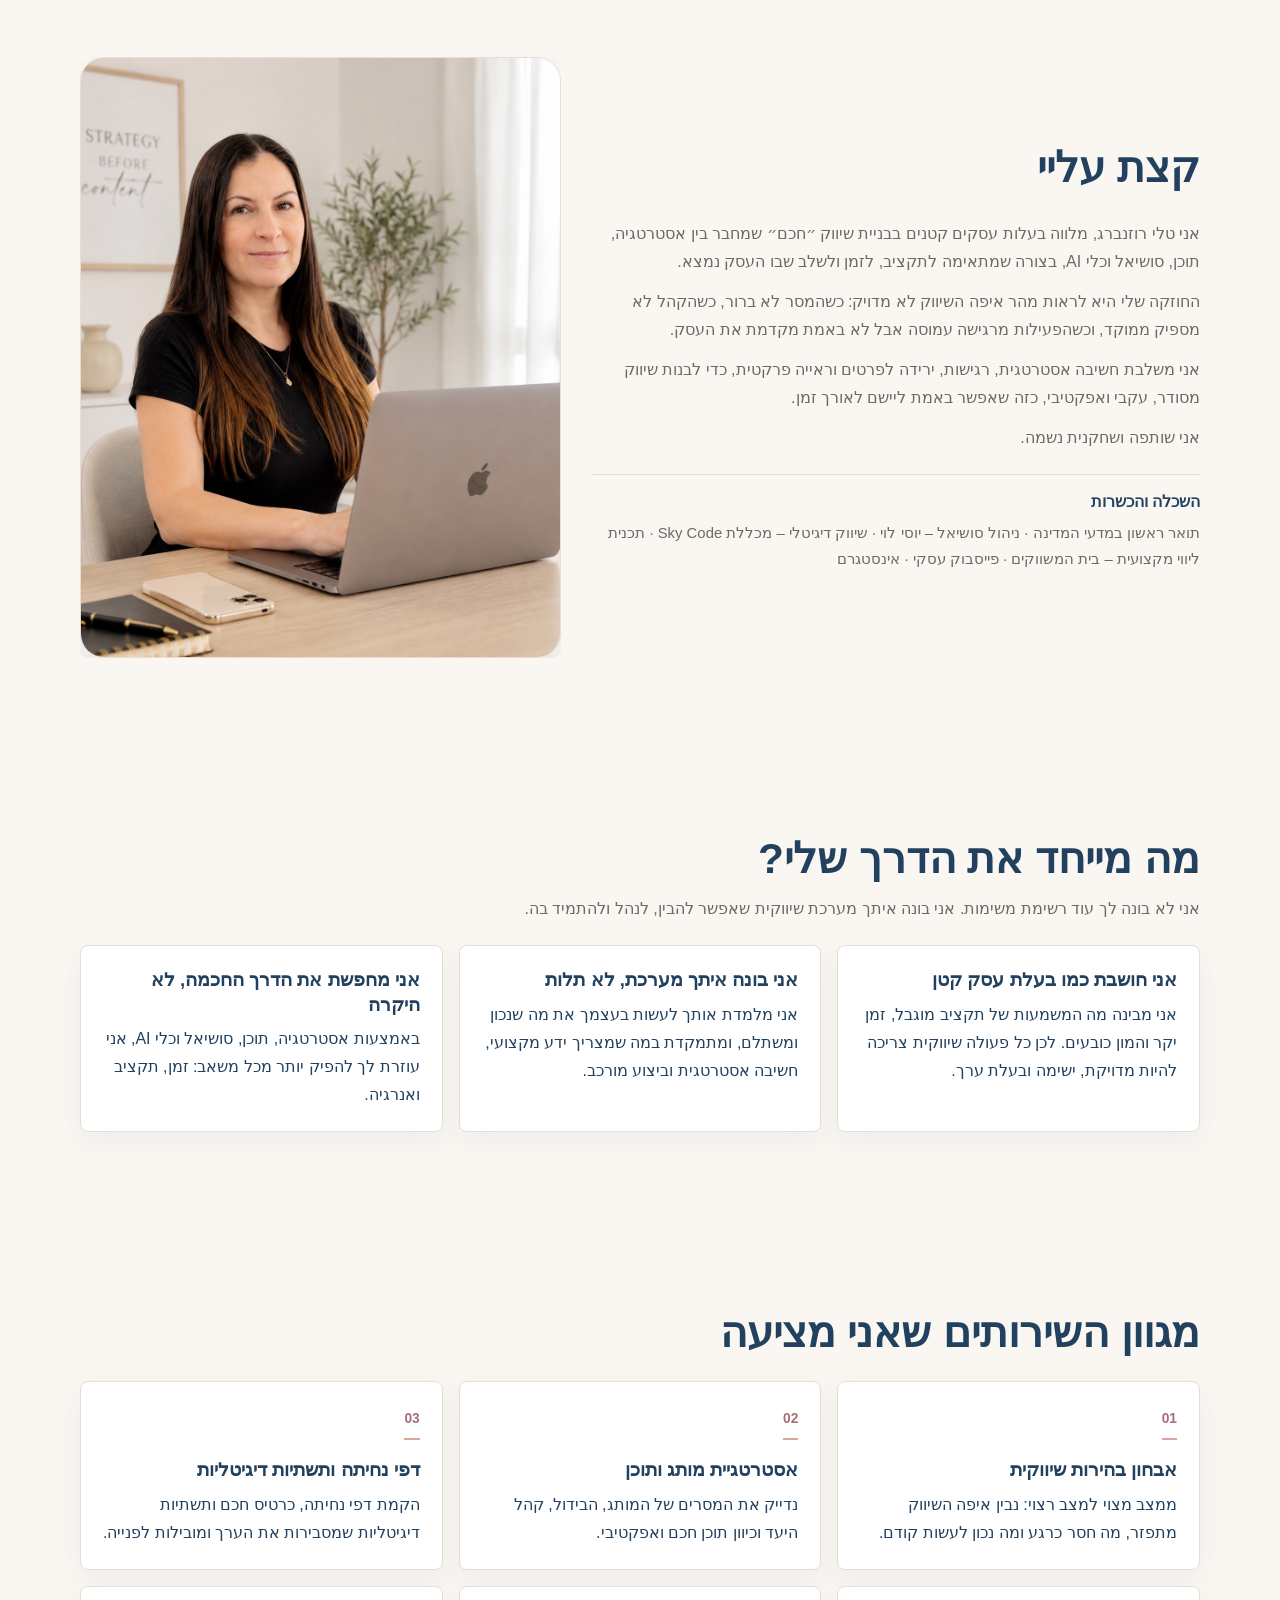
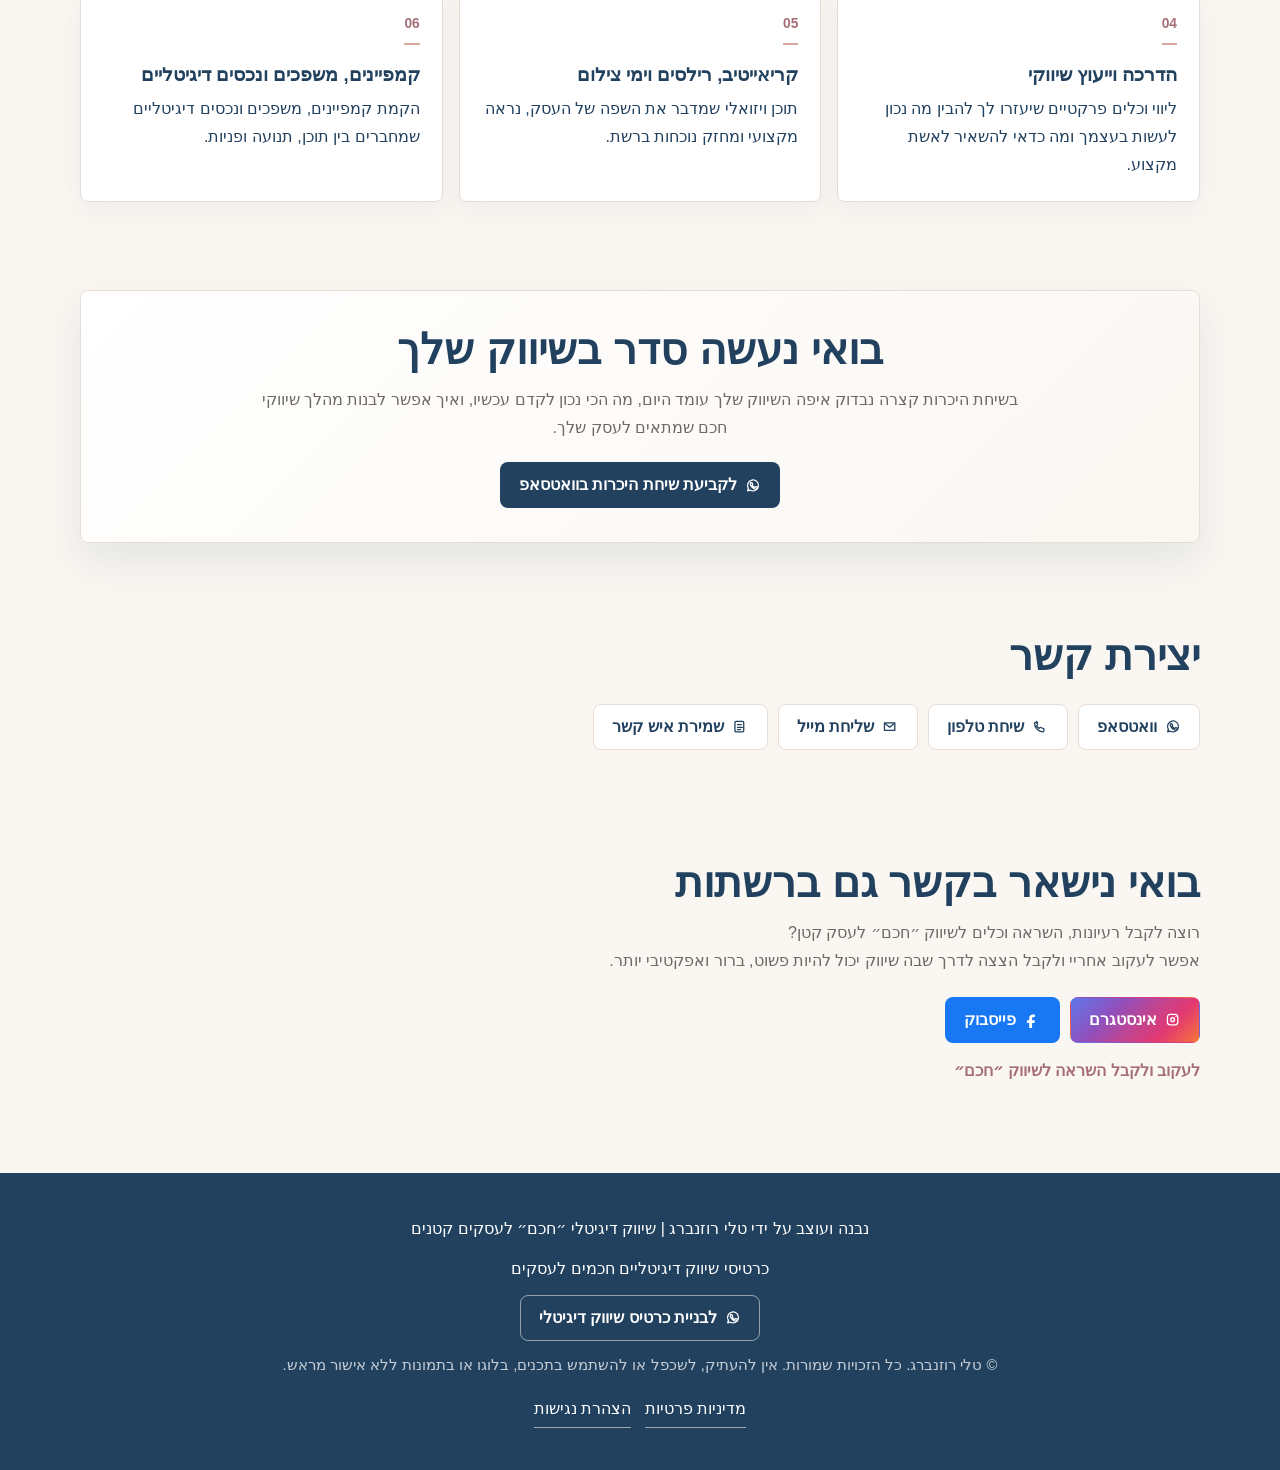
==== commit 6751ee47: "content: refine section order and marketing plans copy" ====
--- a/index.html
+++ b/index.html
@@ -119,7 +119,7 @@
         <span class="sr-only">פתיחת תפריט</span>
       </button>
       <nav id="main-nav" class="main-nav" aria-label="ניווט ראשי">
-        <a href="#home">פתיחה</a>
+        <a href="#home">דף נחיתה</a>
         <a href="#services">שירותים</a>
         <a href="#plans">מסלולים</a>
         <a href="#approach">למי מתאים</a>
@@ -159,44 +159,6 @@
         <button type="button" class="tip" data-tip="הקמת עמודים ממוקדים שמסבירים את הערך ומובילים לפנייה.">דפי נחיתה</button>
       </section>
 
-      <section id="services" class="section">
-        <div class="section-heading">
-          <h2>מגוון השירותים שאני מציעה</h2>
-        </div>
-        <div class="cards-grid services-grid">
-          <article class="card">
-            <span class="card-number">01</span>
-            <h3>אבחון בהירות שיווקית</h3>
-            <p>ממצב מצוי למצב רצוי: נבין איפה השיווק מתפזר, מה חסר כרגע ומה נכון לעשות קודם.</p>
-          </article>
-          <article class="card">
-            <span class="card-number">02</span>
-            <h3>אסטרטגיית מותג ותוכן</h3>
-            <p>נדייק את המסרים של המותג, הבידול, קהל היעד וכיוון תוכן חכם ואפקטיבי.</p>
-          </article>
-          <article class="card">
-            <span class="card-number">03</span>
-            <h3>דפי נחיתה ותשתיות דיגיטליות</h3>
-            <p>הקמת דפי נחיתה, כרטיס חכם ותשתיות דיגיטליות שמסבירות את הערך ומובילות לפנייה.</p>
-          </article>
-          <article class="card">
-            <span class="card-number">04</span>
-            <h3>הדרכה וייעוץ שיווקי</h3>
-            <p>ליווי וכלים פרקטיים שיעזרו לך להבין מה נכון לעשות בעצמך ומה כדאי להשאיר לאשת מקצוע.</p>
-          </article>
-          <article class="card">
-            <span class="card-number">05</span>
-            <h3>קריאייטיב, רילסים וימי צילום</h3>
-            <p>תוכן ויזואלי שמדבר את השפה של העסק, נראה מקצועי ומחזק נוכחות ברשת.</p>
-          </article>
-          <article class="card">
-            <span class="card-number">06</span>
-            <h3>קמפיינים, משפכים ונכסים דיגיטליים</h3>
-            <p>הקמת קמפיינים, משפכים ונכסים דיגיטליים שמחברים בין תוכן, תנועה ופניות.</p>
-          </article>
-        </div>
-      </section>
-
       <section id="digital-assets" class="section asset-section">
         <div class="asset-panel">
           <h2>שיווק <span class="smart-word"><span class="smart-quote">״</span>חכם<span class="smart-quote">״</span></span> מתחיל בשותפות חכמה</h2>
@@ -209,75 +171,16 @@
         </div>
       </section>
 
-      <section id="approach" class="section muted-section">
-        <div class="approach-intro">
-          <h2>למי זה מתאים?</h2>
-        </div>
-        <div class="process-list">
-          <article>
-            <span>1</span>
-            <p><strong>לבעלות עסקים קטנים</strong> שמרגישות שיש הרבה רעיונות, פוסטים, כלים ומשימות, אבל אין תוכנית ברורה שמחברת הכול.</p>
-          </article>
-          <article>
-            <span>2</span>
-            <p><strong>למי שרוצה להפסיק לנחש</strong> מה לפרסם, איפה להשקיע זמן, ואיך להפוך את השיווק לדיגיטלי, מדויק ועקבי יותר.</p>
-          </article>
-          <article>
-            <span>3</span>
-            <p><strong>ובעיקר למי שרוצה לצמוח</strong>, ועדיין להשאיר לעצמה זמן לעשות את העבודה המקצועית שלה, לא רק להתעסק בשיווק.</p>
-          </article>
-        </div>
-      </section>
-
-      <section id="fit" class="section split-section">
-        <div class="split-copy">
-          <h2>קצת עליי</h2>
-          <div class="about-copy">
-            <p>אני טלי רוזנברג, מלווה בעלות עסקים קטנים בבניית שיווק <span class="smart-word"><span class="smart-quote">״</span>חכם<span class="smart-quote">״</span></span> שמחבר בין אסטרטגיה, תוכן, סושיאל וכלי AI, בצורה שמתאימה לתקציב, לזמן ולשלב שבו העסק נמצא.</p>
-            <p>החוזקה שלי היא לראות מהר איפה השיווק לא מדויק: כשהמסר לא ברור, כשהקהל לא מספיק ממוקד, וכשהפעילות מרגישה עמוסה אבל לא באמת מקדמת את העסק.</p>
-            <p>אני משלבת חשיבה אסטרטגית, רגישות, ירידה לפרטים וראייה פרקטית, כדי לבנות שיווק מסודר, עקבי ואפקטיבי, כזה שאפשר באמת ליישם לאורך זמן.</p>
-          </div>
-          <div class="education-block" aria-label="השכלה והכשרות">
-            <h3>השכלה והכשרות</h3>
-            <p class="education-line">תואר ראשון במדעי המדינה · ניהול סושיאל – יוסי לוי · שיווק דיגיטלי – מכללת Sky Code · תכנית ליווי מקצועית – בית המשווקים · פייסבוק עסקי · אינסטגרם</p>
-          </div>
-        </div>
-        <figure class="workspace-media">
-          <img src="assets/workspace.jpeg" alt="טלי רוזנברג בעבודה על שיווק דיגיטלי חכם לעסקים קטנים" width="1086" height="1448">
-        </figure>
-      </section>
-
-      <section id="difference" class="section">
-        <div class="section-heading">
-          <h2>מה מייחד את הדרך שלי?</h2>
-          <p>אני לא בונה לך עוד רשימת משימות. אני בונה איתך מערכת שיווקית שאפשר להבין, לנהל ולהתמיד בה.</p>
-        </div>
-        <div class="cards-grid">
-          <article class="card">
-            <h3>אני חושבת כמו בעלת עסק קטן</h3>
-            <p>אני מבינה מה המשמעות של תקציב מוגבל, זמן יקר והמון כובעים. לכן כל פעולה שיווקית צריכה להיות מדויקת, ישימה ובעלת ערך.</p>
-          </article>
-          <article class="card">
-            <h3>אני בונה איתך מערכת, לא תלות</h3>
-            <p>אני מלמדת אותך לעשות בעצמך את מה שנכון ומשתלם, ומתמקדת במה שמצריך ידע מקצועי, חשיבה אסטרטגית וביצוע מורכב.</p>
-          </article>
-          <article class="card">
-            <h3>אני מחפשת את הדרך החכמה, לא היקרה</h3>
-            <p>באמצעות אסטרטגיה, תוכן, סושיאל וכלי AI, אני עוזרת לך להפיק יותר מכל משאב: זמן, תקציב ואנרגיה.</p>
-          </article>
-        </div>
-      </section>
-
       <section id="plans" class="section plans-section" aria-labelledby="plans-title">
         <div class="section-heading plans-heading">
-          <h2 id="plans-title">3 מסלולי שיווק דיגיטלי</h2>
+          <h2 id="plans-title">3 מסלולי שיווק דיגיטלי <span class="smart-word"><span class="smart-quote">״</span>חכם<span class="smart-quote">״</span></span></h2>
           <p>לא צריך לעשות הכול. צריך לדעת מה נכון לעשות עכשיו.</p>
         </div>
 
         <div class="plans-grid">
           <article class="marketing-plan-card">
             <div class="plan-card-main">
-              <h3>סדר וכיוון</h3>
+              <h3>מסלול סדר וכיוון</h3>
               <p class="plan-price">500 ₪ לחודש</p>
               <p class="plan-responsibility">אני מתכננת ומדריכה | את מבצעת בעצמך</p>
               <p class="plan-summary">תוכנית ברורה, הכוונה מקצועית וכלים לביצוע עצמאי.</p>
@@ -303,7 +206,7 @@
 
           <article class="marketing-plan-card">
             <div class="plan-card-main">
-              <h3>אורגני + ממומן</h3>
+              <h3>מסלול אורגני + ממומן</h3>
               <p class="plan-price">1,200 ₪ לחודש</p>
               <p class="plan-responsibility">אני מתכננת, בונה חלק מהתוכן ומנהלת קמפיין | את מספקת חומרים ומאשרת</p>
               <p class="plan-summary">נוכחות אורגנית מסודרת לצד קידום ממומן.</p>
@@ -330,7 +233,7 @@
 
           <article class="marketing-plan-card">
             <div class="plan-card-main">
-              <h3>מעטפת מלאה</h3>
+              <h3>מסלול מעטפת מלאה</h3>
               <p class="plan-price">2,500 ₪ לחודש</p>
               <p class="plan-responsibility">אני מנהלת את השיווק השוטף | את מביאה את הידע, החומרים והאישורים</p>
               <p class="plan-summary">מעטפת שיווקית מנוהלת, מסודרת ועקבית.</p>
@@ -406,6 +309,104 @@
         </div>
       </section>
 
+      <section id="approach" class="section muted-section">
+        <div class="approach-intro">
+          <h2>למי זה מתאים?</h2>
+        </div>
+        <div class="process-list">
+          <article>
+            <span>1</span>
+            <p><strong>לבעלות עסקים קטנים</strong> שמרגישות שיש הרבה רעיונות, פוסטים, כלים ומשימות, אבל אין תוכנית ברורה שמחברת הכול.</p>
+          </article>
+          <article>
+            <span>2</span>
+            <p><strong>למי שרוצה להפסיק לנחש</strong> מה לפרסם, איפה להשקיע זמן, ואיך להפוך את השיווק לדיגיטלי, מדויק ועקבי יותר.</p>
+          </article>
+          <article>
+            <span>3</span>
+            <p><strong>ובעיקר למי שרוצה לצמוח</strong>, ועדיין להשאיר לעצמה זמן לעשות את העבודה המקצועית שלה, לא רק להתעסק בשיווק.</p>
+          </article>
+        </div>
+      </section>
+
+      <section id="fit" class="section split-section">
+        <div class="split-copy">
+          <h2>קצת עליי</h2>
+          <div class="about-copy">
+            <p>אני טלי רוזנברג, מלווה בעלות עסקים קטנים בבניית שיווק <span class="smart-word"><span class="smart-quote">״</span>חכם<span class="smart-quote">״</span></span> שמחבר בין אסטרטגיה, תוכן, סושיאל וכלי AI, בצורה שמתאימה לתקציב, לזמן ולשלב שבו העסק נמצא.</p>
+            <p>החוזקה שלי היא לראות מהר איפה השיווק לא מדויק: כשהמסר לא ברור, כשהקהל לא מספיק ממוקד, וכשהפעילות מרגישה עמוסה אבל לא באמת מקדמת את העסק.</p>
+            <p>אני משלבת חשיבה אסטרטגית, רגישות, ירידה לפרטים וראייה פרקטית, כדי לבנות שיווק מסודר, עקבי ואפקטיבי, כזה שאפשר באמת ליישם לאורך זמן.</p>
+            <p>אני שותפה ושחקנית נשמה.</p>
+          </div>
+          <div class="education-block" aria-label="השכלה והכשרות">
+            <h3>השכלה והכשרות</h3>
+            <p class="education-line">תואר ראשון במדעי המדינה · ניהול סושיאל – יוסי לוי · שיווק דיגיטלי – מכללת Sky Code · תכנית ליווי מקצועית – בית המשווקים · פייסבוק עסקי · אינסטגרם</p>
+          </div>
+        </div>
+        <figure class="workspace-media">
+          <img src="assets/workspace.jpeg" alt="טלי רוזנברג בעבודה על שיווק דיגיטלי חכם לעסקים קטנים" width="1086" height="1448">
+        </figure>
+      </section>
+
+      <section id="difference" class="section">
+        <div class="section-heading">
+          <h2>מה מייחד את הדרך שלי?</h2>
+          <p>אני לא בונה לך עוד רשימת משימות. אני בונה איתך מערכת שיווקית שאפשר להבין, לנהל ולהתמיד בה.</p>
+        </div>
+        <div class="cards-grid">
+          <article class="card">
+            <h3>אני חושבת כמו בעלת עסק קטן</h3>
+            <p>אני מבינה מה המשמעות של תקציב מוגבל, זמן יקר והמון כובעים. לכן כל פעולה שיווקית צריכה להיות מדויקת, ישימה ובעלת ערך.</p>
+          </article>
+          <article class="card">
+            <h3>אני בונה איתך מערכת, לא תלות</h3>
+            <p>אני מלמדת אותך לעשות בעצמך את מה שנכון ומשתלם, ומתמקדת במה שמצריך ידע מקצועי, חשיבה אסטרטגית וביצוע מורכב.</p>
+          </article>
+          <article class="card">
+            <h3>אני מחפשת את הדרך החכמה, לא היקרה</h3>
+            <p>באמצעות אסטרטגיה, תוכן, סושיאל וכלי AI, אני עוזרת לך להפיק יותר מכל משאב: זמן, תקציב ואנרגיה.</p>
+          </article>
+        </div>
+      </section>
+
+      <section id="services" class="section">
+        <div class="section-heading">
+          <h2>מגוון השירותים שאני מציעה</h2>
+        </div>
+        <div class="cards-grid services-grid">
+          <article class="card">
+            <span class="card-number">01</span>
+            <h3>אבחון בהירות שיווקית</h3>
+            <p>ממצב מצוי למצב רצוי: נבין איפה השיווק מתפזר, מה חסר כרגע ומה נכון לעשות קודם.</p>
+          </article>
+          <article class="card">
+            <span class="card-number">02</span>
+            <h3>אסטרטגיית מותג ותוכן</h3>
+            <p>נדייק את המסרים של המותג, הבידול, קהל היעד וכיוון תוכן חכם ואפקטיבי.</p>
+          </article>
+          <article class="card">
+            <span class="card-number">03</span>
+            <h3>דפי נחיתה ותשתיות דיגיטליות</h3>
+            <p>הקמת דפי נחיתה, כרטיס חכם ותשתיות דיגיטליות שמסבירות את הערך ומובילות לפנייה.</p>
+          </article>
+          <article class="card">
+            <span class="card-number">04</span>
+            <h3>הדרכה וייעוץ שיווקי</h3>
+            <p>ליווי וכלים פרקטיים שיעזרו לך להבין מה נכון לעשות בעצמך ומה כדאי להשאיר לאשת מקצוע.</p>
+          </article>
+          <article class="card">
+            <span class="card-number">05</span>
+            <h3>קריאייטיב, רילסים וימי צילום</h3>
+            <p>תוכן ויזואלי שמדבר את השפה של העסק, נראה מקצועי ומחזק נוכחות ברשת.</p>
+          </article>
+          <article class="card">
+            <span class="card-number">06</span>
+            <h3>קמפיינים, משפכים ונכסים דיגיטליים</h3>
+            <p>הקמת קמפיינים, משפכים ונכסים דיגיטליים שמחברים בין תוכן, תנועה ופניות.</p>
+          </article>
+        </div>
+      </section>
+
       <section id="diagnosis" class="section cta-section">
         <div>
           <h2>בואי נעשה סדר בשיווק שלך</h2>
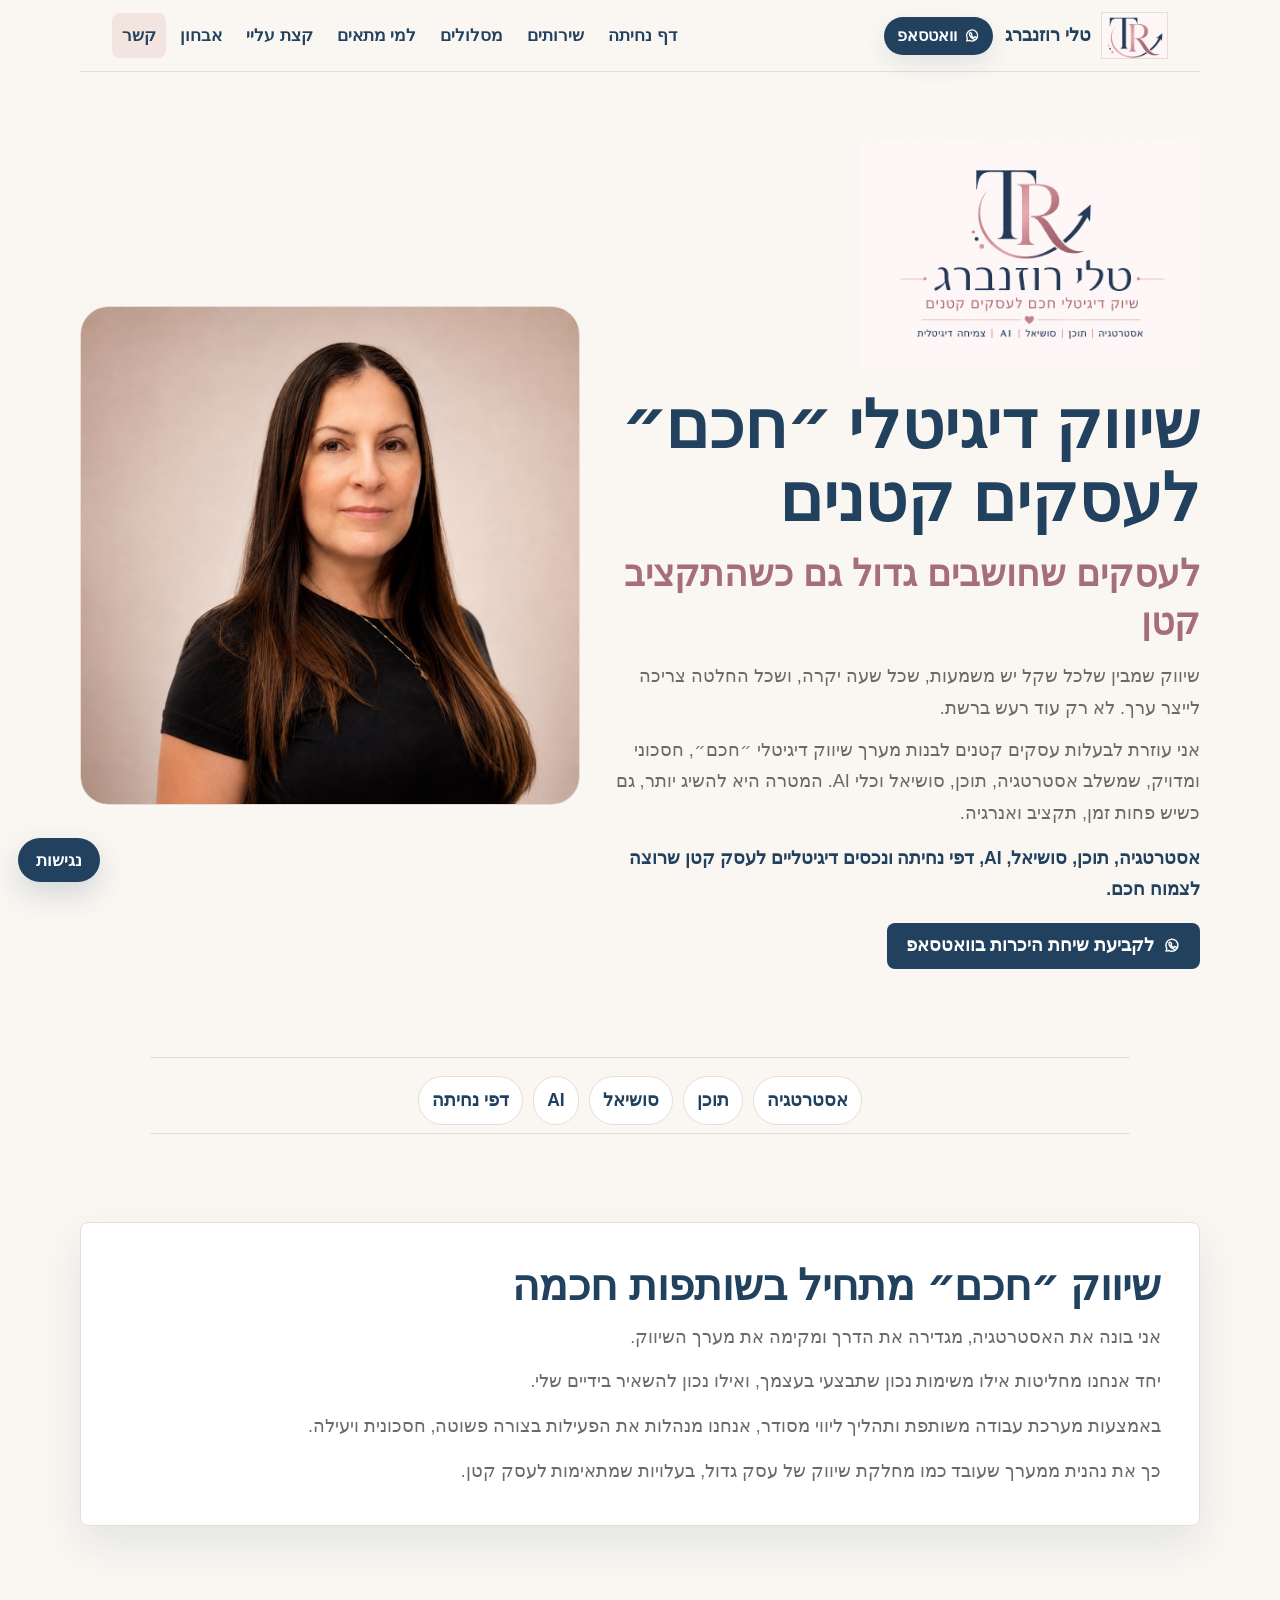
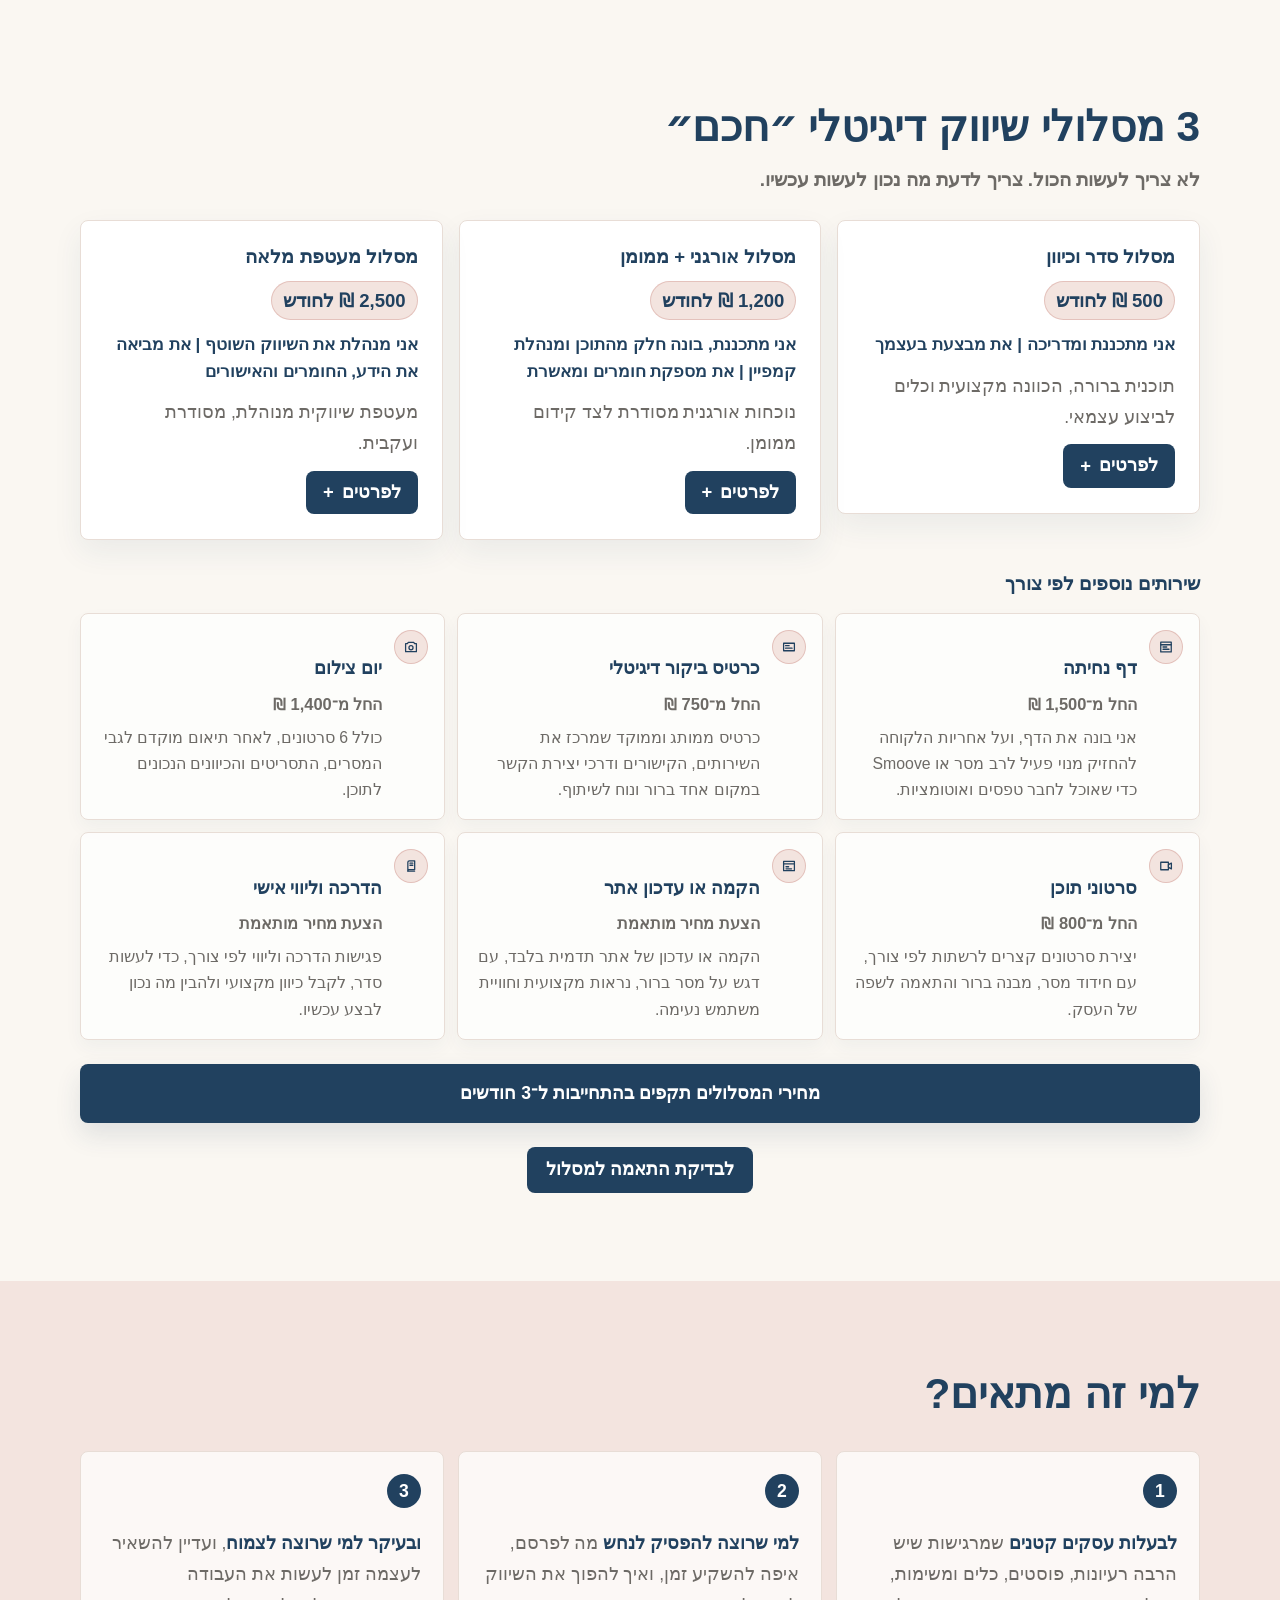
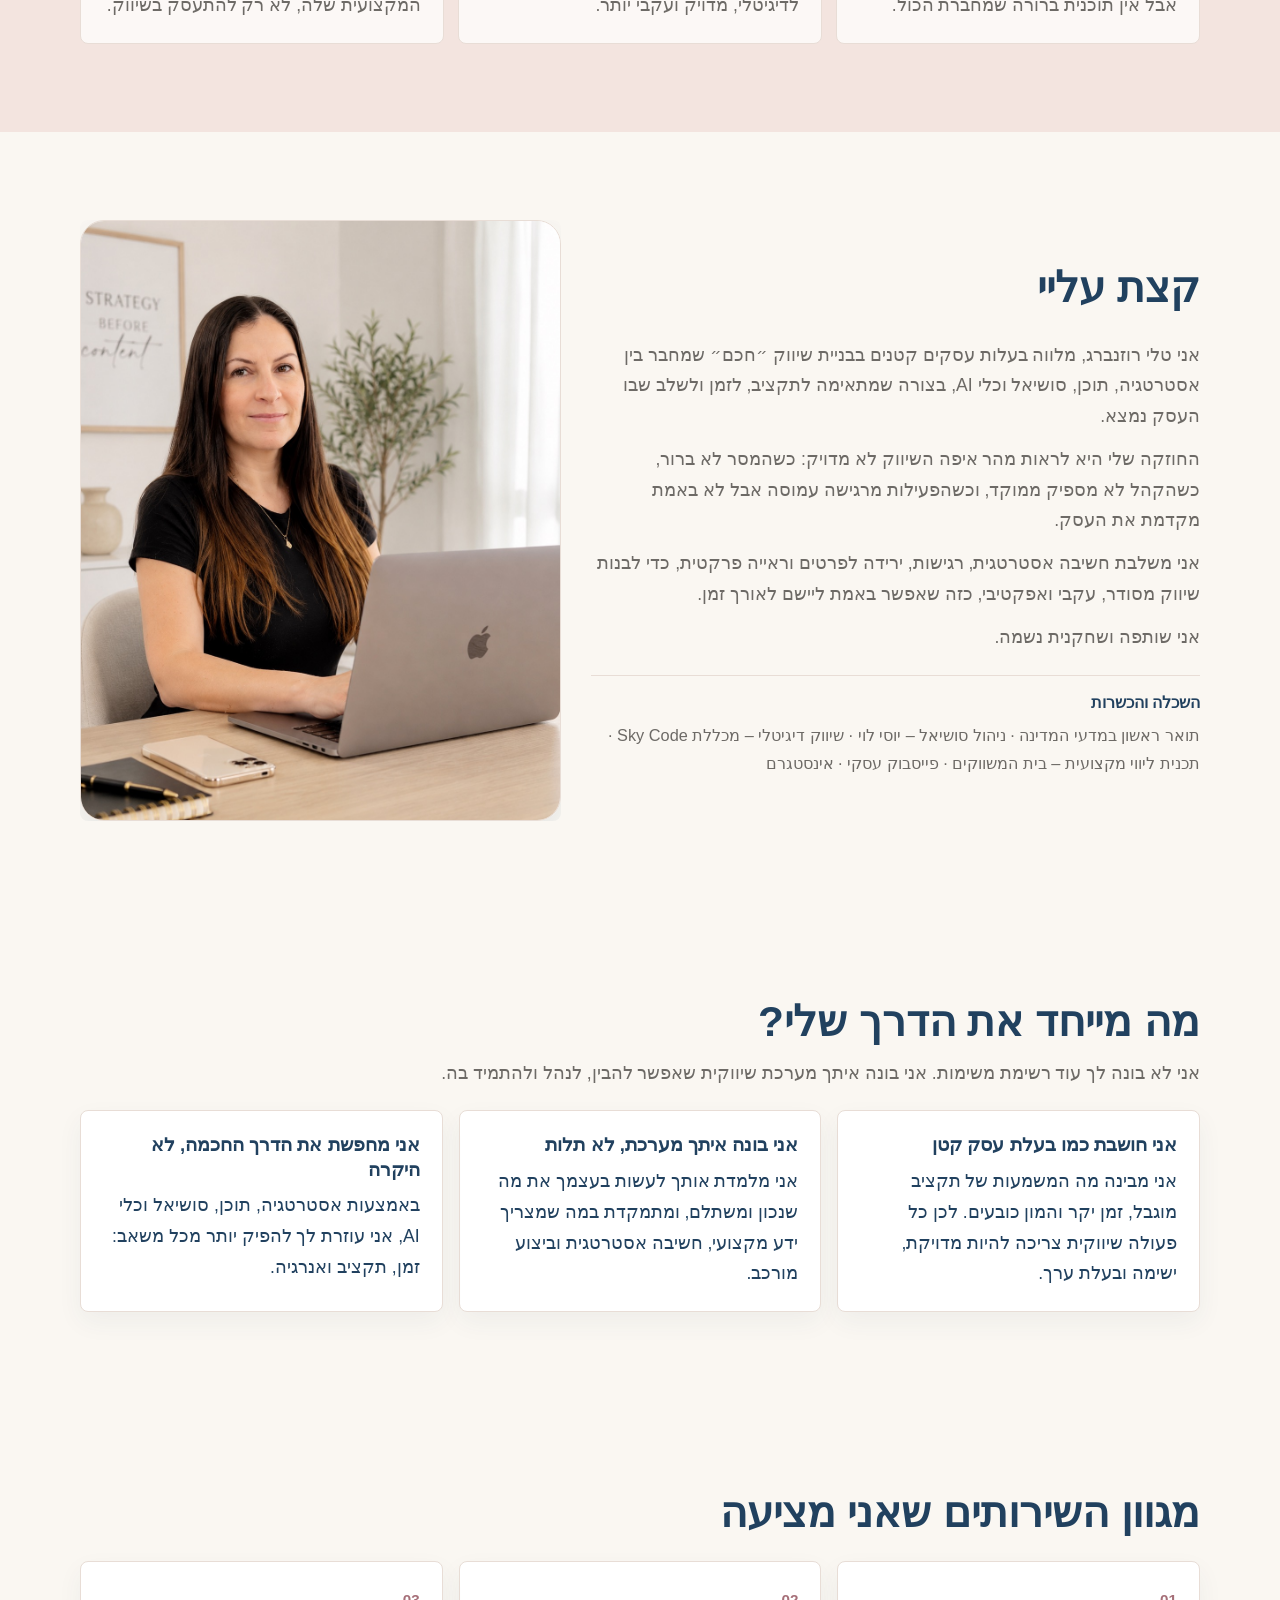
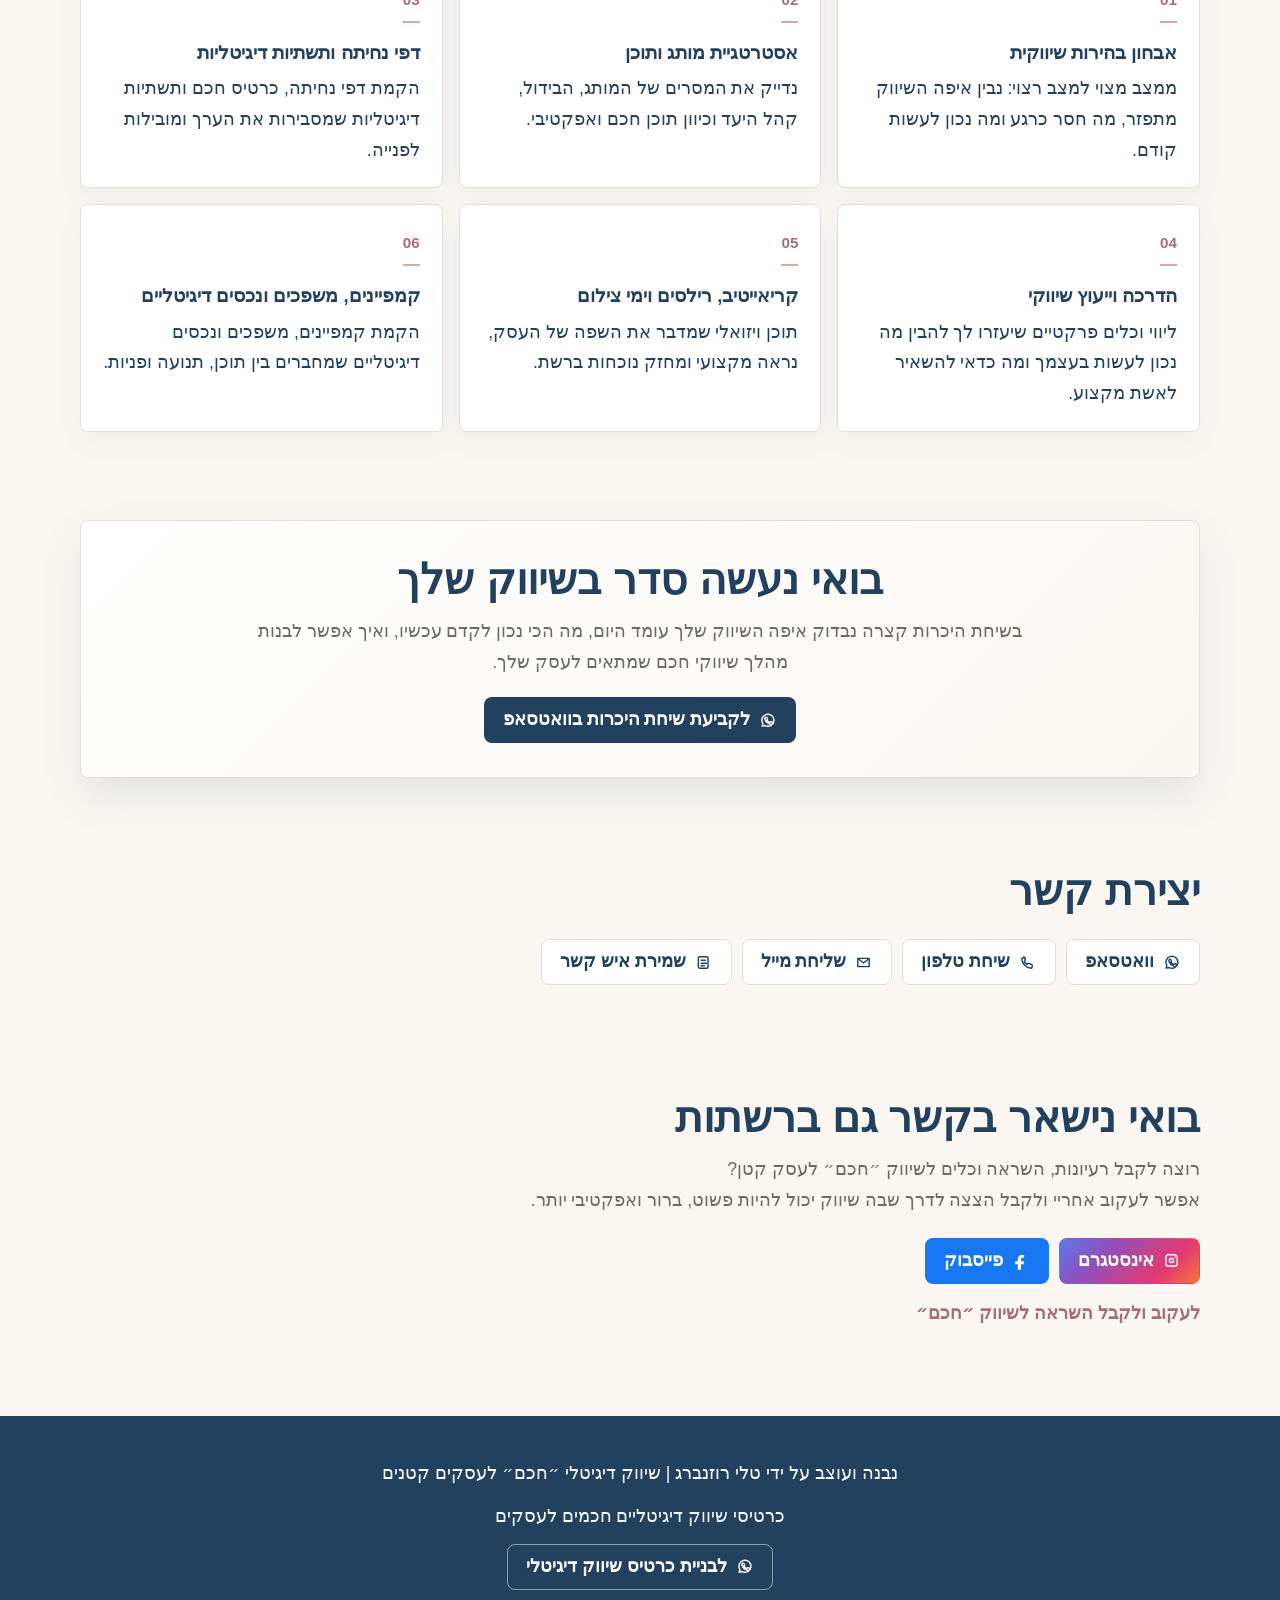
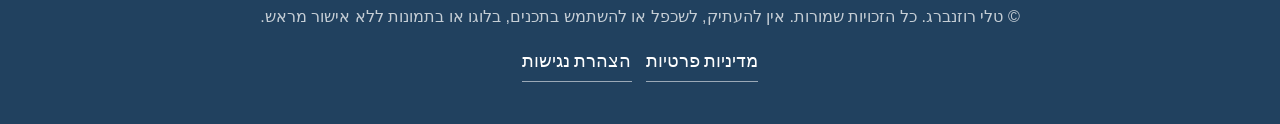
==== commit b284318a: "chore: bust css cache for larger text" ====
--- a/index.html
+++ b/index.html
@@ -23,7 +23,7 @@
     <meta name="twitter:image" content="https://tali-digital-card.vercel.app/assets/workspace.jpeg">
 
     <link rel="preload" as="image" href="assets/profile.jpeg">
-    <link rel="stylesheet" href="style.css?v=20260809-polish-v10">
+    <link rel="stylesheet" href="style.css?v=20260809-text-size-v11">
 
     <script type="application/ld+json">
       {
--- a/style.css
+++ b/style.css
@@ -28,7 +28,7 @@
   background: var(--color-bg);
   color: var(--color-text);
   font-family: Arial, "Helvetica Neue", sans-serif;
-  font-size: 16px;
+  font-size: 17.6px;
   line-height: 1.75;
   overflow-x: clip;
 }
@@ -137,7 +137,7 @@
   border: 1px solid rgba(33, 65, 95, 0.12);
   border-radius: 999px;
   box-shadow: 0 10px 22px rgba(33, 65, 95, 0.1);
-  font-size: 0.92rem;
+  font-size: 1.01rem;
   font-weight: 700;
   line-height: 1;
   text-decoration: none;
@@ -290,7 +290,7 @@
 .hero-line {
   margin-bottom: 0;
   color: #a66f78;
-  font-size: clamp(1.32rem, 4vw, 2.05rem);
+  font-size: clamp(1.45rem, 4vw, 2.26rem);
   font-weight: 700;
   line-height: 1.35;
 }
@@ -300,7 +300,7 @@
   gap: 10px;
   max-width: 690px;
   color: var(--color-muted);
-  font-size: 1.03rem;
+  font-size: 1.13rem;
 }
 
 .hero-text p {
@@ -482,7 +482,7 @@
   color: var(--color-surface);
   border-radius: var(--radius);
   box-shadow: var(--shadow);
-  font-size: 0.9rem;
+  font-size: 0.99rem;
   font-weight: 400;
   line-height: 1.5;
   opacity: 0;
@@ -524,7 +524,7 @@
 
 .section-lead {
   color: var(--color-primary);
-  font-size: 1.18rem;
+  font-size: 1.3rem;
   font-weight: 700;
 }
 
@@ -558,7 +558,7 @@
   padding-bottom: 7px;
   color: #a66f78;
   border-bottom: 2px solid var(--color-accent);
-  font-size: 0.86rem;
+  font-size: 0.95rem;
   font-weight: 700;
   transition: color 0.24s ease, border-color 0.24s ease;
 }
@@ -574,7 +574,7 @@
 
 .plans-heading p {
   color: var(--color-muted);
-  font-size: 1.08rem;
+  font-size: 1.19rem;
   font-weight: 700;
 }
 
@@ -617,7 +617,7 @@
   color: var(--color-primary);
   border: 1px solid rgba(216, 167, 160, 0.54);
   border-radius: 999px;
-  font-size: 1.05rem;
+  font-size: 1.16rem;
   font-weight: 700;
   line-height: 1.35;
 }
@@ -625,7 +625,7 @@
 .plan-responsibility {
   margin-bottom: 0;
   color: var(--color-primary);
-  font-size: 0.96rem;
+  font-size: 1.06rem;
   font-weight: 700;
   line-height: 1.55;
 }
@@ -760,7 +760,7 @@
 
 .extra-service-price {
   margin-bottom: 0;
-  font-size: 0.94rem;
+  font-size: 1.03rem;
   font-weight: 700;
 }
 
@@ -768,7 +768,7 @@
   grid-column: 2;
   margin-bottom: 0;
   color: var(--color-muted);
-  font-size: 0.9rem;
+  font-size: 0.99rem;
   font-weight: 400;
   line-height: 1.65;
 }
@@ -903,7 +903,7 @@
 .education-line {
   margin-bottom: 0;
   color: var(--color-muted);
-  font-size: 0.93rem;
+  font-size: 1.02rem;
   line-height: 1.75;
 }
 
@@ -972,7 +972,7 @@
 .rights {
   max-width: 760px;
   color: rgba(255, 255, 255, 0.74);
-  font-size: 0.92rem;
+  font-size: 1.01rem;
 }
 
 .footer-links {
@@ -1013,7 +1013,7 @@
   border-radius: 999px;
   box-shadow: 0 12px 30px rgba(33, 65, 95, 0.18);
   font: inherit;
-  font-size: 15px;
+  font-size: 16.5px;
   font-weight: 700;
   line-height: 1;
   cursor: pointer;
@@ -1115,7 +1115,7 @@
 
   .main-nav a {
     padding: 8px 10px;
-    font-size: 0.95rem;
+    font-size: 1.05rem;
   }
 
   .hero {
@@ -1150,7 +1150,7 @@
 
 @media (max-width: 420px) {
   .brand span {
-    font-size: 0.95rem;
+    font-size: 1.05rem;
   }
 
   .button {
@@ -1177,7 +1177,7 @@
     bottom: max(12px, env(safe-area-inset-bottom));
     min-height: 42px;
     padding: 11px 15px;
-    font-size: 14px;
+    font-size: 15.4px;
   }
 }
 
